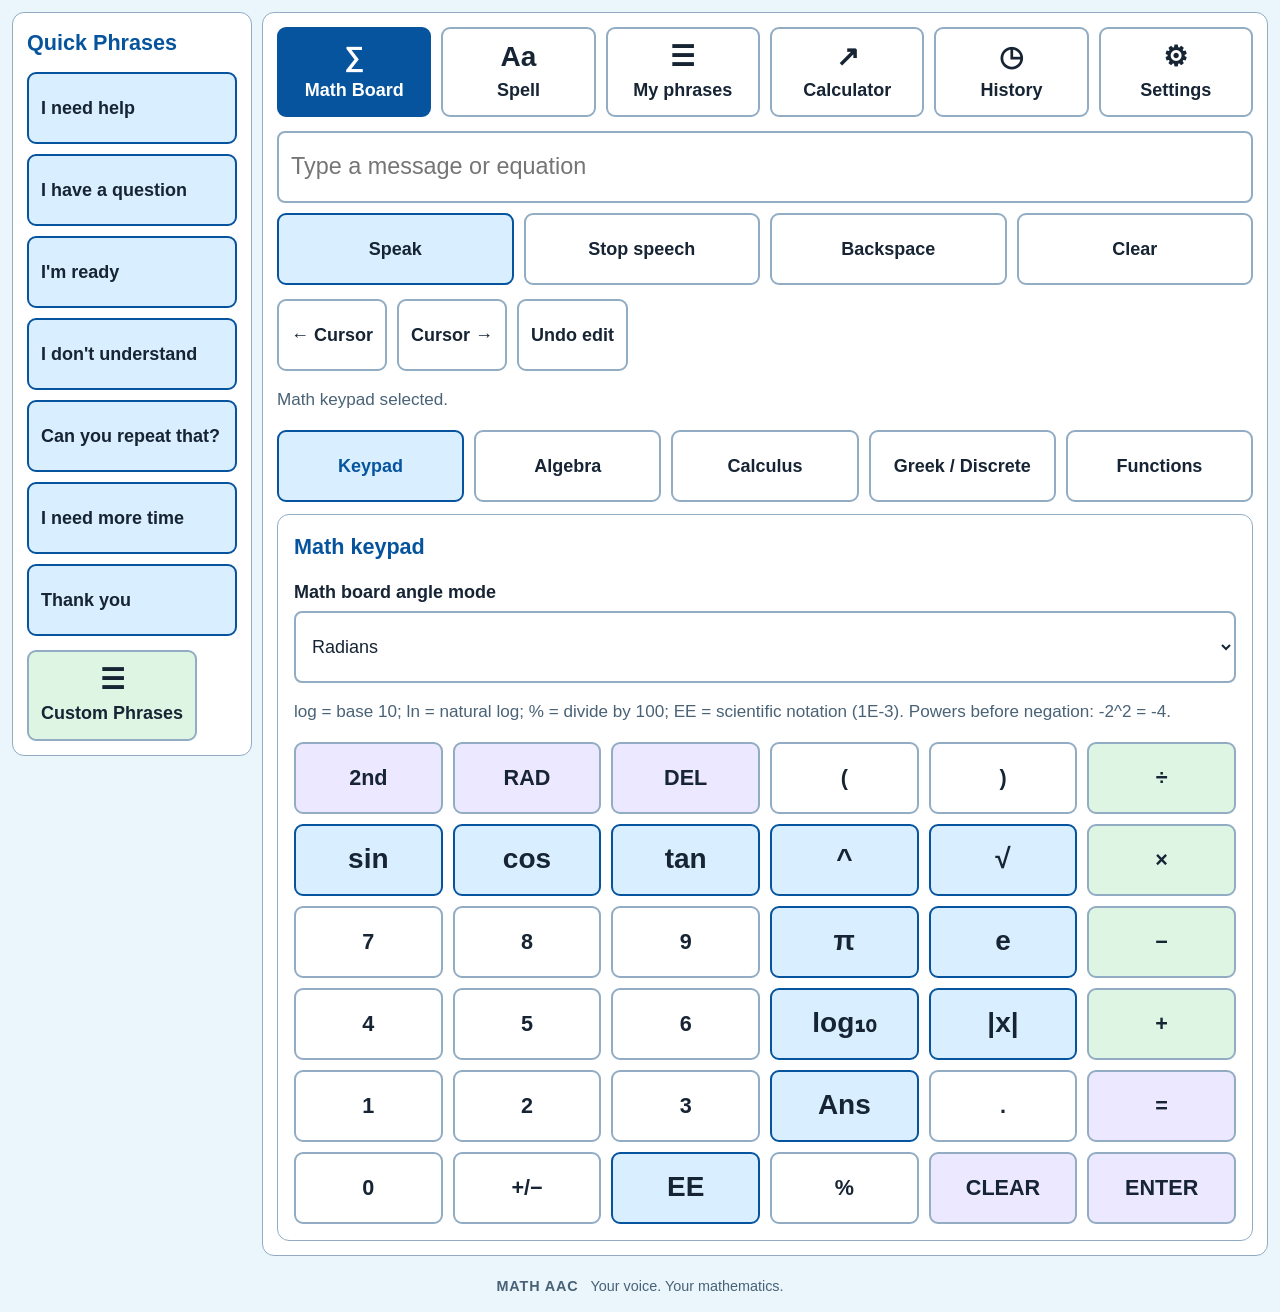
==== App/index.html @ 38056e09 "Minor Update" ====
<!doctype html>
<html lang="en">
<head>
  <meta charset="utf-8">
  <meta name="viewport" content="width=device-width, initial-scale=1">
  <meta name="theme-color" content="#1269d3">
  <meta name="mobile-web-app-capable" content="yes">
  <meta name="apple-mobile-web-app-capable" content="yes">
  <meta name="apple-mobile-web-app-status-bar-style" content="default">
  <title>Math AAC Workspace</title>
  <link rel="manifest" href="manifest.json">
  <link rel="stylesheet" href="styles.css?v=24">
</head>
<body>
  <!-- App shell: quick phrases and workspace, with branding in the footer. -->
  <div id="update-notice" class="update-notice" hidden>App update ready. <button class="button" data-action="reload-app">Save message and reload</button></div>
  <main class="app-shell">
    <!-- Left rail: quick AAC phrases available from every subject. -->
    <aside class="rail left-rail">
      <h2>Quick Phrases</h2>
      <div class="stack" id="quick-phrases"></div>
      <button class="button green" data-tab="communication">Custom Phrases</button>
    </aside>

    <!-- Center workspace: main tabs, shared display/Speak bar, and sub-tabs. -->
    <section class="workspace">
      <nav class="tabs main-tabs" aria-label="Main subjects">
        <button class="tab active" data-tab="math">Math Board</button>
        <button class="tab" data-tab="spell">Spell</button>
        <button class="tab" data-tab="communication">My phrases</button>
        <button class="tab" data-tab="graphing">Calculator</button>
        <button class="tab" data-tab="history">History</button>
        <button class="tab" data-tab="settings">Settings</button>
      </nav>
      <div class="display-row">
        <input id="display" aria-label="Input and display area" autocomplete="off" placeholder="Type a message or equation">
        <button class="button blue" data-action="speak">Speak</button>
        <button class="button" data-action="stop">Stop speech</button>
        <button class="button small" data-action="backspace">Backspace</button>
        <button class="button small" data-action="clear">Clear</button>
      </div>

      <div class="toolbar editing-tools"><button class="button" data-action="cursor-left" aria-label="Move cursor left">← Cursor</button><button class="button" data-action="cursor-right" aria-label="Move cursor right">Cursor →</button><button class="button" data-action="undo">Undo edit</button></div>
      <p class="status" id="status" role="status" aria-live="polite">Ready. Choose a phrase, symbol, or tool.</p>
      <!-- Math board: offline calculation and spoken notation. -->
      <section class="subject active" id="math">
        <nav class="tabs sub-tabs" aria-label="Math subjects">
          <button class="subtab active" data-subtab="basic">Keypad</button><button class="subtab" data-subtab="algebra">Algebra</button><button class="subtab" data-subtab="calculus">Calculus</button><button class="subtab" data-subtab="greek">Greek / Discrete</button><button class="subtab" data-subtab="functions">Functions</button>
        </nav>
        <div class="math-panel subpanel active" id="basic">
          <h2>Math keypad</h2>
          <label for="angle-mode">Math board angle mode</label><select id="angle-mode" data-setting><option value="rad">Radians</option><option value="deg">Degrees</option></select>
          <p class="muted">log = base 10; ln = natural log; % = divide by 100; EE = scientific notation (1E-3). Powers before negation: -2^2 = -4.</p>
          <div class="key-grid ti83-grid">
            <button class="key secondary" data-action="second" aria-label="Second function">2nd</button><button class="key secondary" data-action="angle">RAD</button><button class="key secondary" data-action="backspace">DEL</button><button class="key" data-value="(">(</button><button class="key" data-value=")">)</button><button class="key action" data-value="/" aria-label="Divide">÷</button>
            <button class="key function secondable" data-value="sin(" data-primary-label="sin" data-secondary-label="sin⁻¹" data-primary-value="sin(" data-secondary-value="asin(" aria-label="Sine">sin</button><button class="key function secondable" data-value="cos(" data-primary-label="cos" data-secondary-label="cos⁻¹" data-primary-value="cos(" data-secondary-value="acos(" aria-label="Cosine">cos</button><button class="key function secondable" data-value="tan(" data-primary-label="tan" data-secondary-label="tan⁻¹" data-primary-value="tan(" data-secondary-value="atan(" aria-label="Tangent">tan</button><button class="key function secondable" data-value="^" data-primary-label="^" data-secondary-label="x²" data-primary-value="^" data-secondary-value="**2" aria-label="Power">^</button><button class="key function secondable" data-value="sqrt(" data-primary-label="√" data-secondary-label="x²" data-primary-value="sqrt(" data-secondary-value="**2" aria-label="Square root">√</button><button class="key action" data-value="*" aria-label="Multiply">×</button>
            <button class="key" data-value="7">7</button><button class="key" data-value="8">8</button><button class="key" data-value="9">9</button><button class="key function" data-value="π" aria-label="Pi">π</button><button class="key function" data-value="e">e</button><button class="key action" data-value="-" aria-label="Subtract">−</button>
            <button class="key" data-value="4">4</button><button class="key" data-value="5">5</button><button class="key" data-value="6">6</button><button class="key function secondable" data-value="log(" data-primary-label="log₁₀" data-secondary-label="10ˣ" data-primary-value="log(" data-secondary-value="10**" aria-label="Log base ten">log₁₀</button><button class="key function secondable" data-value="abs(" data-primary-label="|x|" data-secondary-label="sign" data-primary-value="abs(" data-secondary-value="sign(" aria-label="Absolute value">|x|</button><button class="key action" data-value="+" aria-label="Add">+</button>
            <button class="key" data-value="1">1</button><button class="key" data-value="2">2</button><button class="key" data-value="3">3</button><button class="key function" data-value="Ans">Ans</button><button class="key" data-value=".">.</button><button class="key enter" data-action="evaluate" aria-label="Equals">=</button>
            <button class="key" data-value="0">0</button><button class="key" data-action="negate" aria-label="Negate selected text or entire expression">+/−</button><button class="key function" data-value="E">EE</button><button class="key" data-value="%">%</button><button class="key secondary" data-action="clear">CLEAR</button><button class="key enter" data-action="evaluate">ENTER</button>
          </div>

        </div>
        <div class="subpanel" id="algebra"><h2>Algebra notation</h2><p class="muted">Build and speak equations or inequalities here. The calculator evaluates expressions; it does not solve equations.</p><div class="button-grid" data-buttons="algebra"></div></div>
        <div class="subpanel" id="calculus"><h2>Calculus notation</h2><p class="muted">Build a mathematical message to speak. Use Calculator for calculations.</p><div class="button-grid" data-buttons="calculus"></div></div>
        <div class="subpanel" id="greek"><h2>Greek and discrete mathematics</h2><div class="button-grid" data-buttons="greek"></div></div>
        <div class="subpanel" id="functions"><h2>Scientific functions</h2><div class="button-grid" data-buttons="functions"></div></div>
      </section>

      <!-- AAC subject: large spelling, number, punctuation, and word boards. -->
      <section class="subject" id="spell">
        <nav class="tabs sub-tabs" aria-label="AAC spelling sections">
          <button class="subtab active" data-subtab="letters">Letters</button><button class="subtab" data-subtab="numbers">Numbers</button><button class="subtab" data-subtab="punctuation">Punctuation</button><button class="subtab" data-subtab="words">Common words</button>
        </nav>
        <div class="subpanel active" id="letters"><h2>Spell a message</h2><p class="muted">Tap letters to build the display, then press Speak once.</p><div class="spell-grid" id="letter-buttons"></div></div>
        <div class="subpanel" id="numbers"><h2>Numbers</h2><div class="spell-grid number-grid" id="number-buttons"></div></div>
        <div class="subpanel" id="punctuation"><h2>Punctuation</h2><div class="spell-grid"><button class="button" data-spell=" ">Space</button><button class="button" data-spell=".">Period</button><button class="button" data-spell=",">Comma</button><button class="button" data-spell="?">Question mark</button><button class="button" data-spell="!">Exclamation mark</button><button class="button" data-spell="'">Apostrophe</button><button class="button" data-action="backspace">Backspace</button><button class="button" data-action="clear">Clear</button></div></div>
        <div class="subpanel" id="words"><h2>Common words</h2><div class="button-grid" data-buttons="words"></div></div>
      </section>

      <section class="subject" id="communication"><div class="communication-grid"><div class="card"><h2>My phrases</h2><p class="muted">Save up to 20 phrases for one-touch communication. Select Edit to change or remove one.</p><label for="phrase-input">Phrase text</label><input id="phrase-input" maxlength="300"><div class="toolbar"><button class="button" data-action="phrase-from-display">Use display as phrase</button><button class="button green" data-action="save-phrase">Save phrase</button><button class="button" data-action="cancel-phrase">New phrase</button></div><div id="phrase-editor" class="stack"></div></div></div></section>

      <section class="subject" id="graphing"><div class="card">
        <h2>Desmos calculator</h2>
        <p class="muted">Enter an equation in the Desmos expression list using your keyboard or its on-screen keypad. Your message and quick phrases stay available here.</p>
        <div class="toolbar"><button class="button green" data-action="load-desmos">Load / retry Desmos</button><a class="button" href="https://www.desmos.com/calculator" target="_blank" rel="noopener noreferrer">Open Desmos in a new tab</a></div>
        <p class="muted">Requires internet. To speak a Desmos result, copy it into the message above. App button sizes and speech do not control Desmos.</p>
        <!-- The ?embed view hides expression entry. Load the full editor inside the frame. -->
        <iframe id="desmos" title="Desmos graphing calculator" data-src="https://www.desmos.com/calculator" referrerpolicy="no-referrer" hidden></iframe>
        <p class="muted">If Desmos cannot load, use the new-tab link or the Math Board for offline calculations.</p>
      </div></section>
      <section class="subject" id="history"><div class="card"><h2>Calculation history</h2><p class="muted">The latest 30 Math Board calculations from this session. Restore an expression or speak a result.</p><div id="history-list" class="stack"><p>No calculations yet. Calculate on the Math Board to add one.</p></div></div></section>
      <section class="subject" id="appearance"><div class="card"><h2>Appearance</h2><p class="muted">Changes apply immediately and are saved on this device.</p>
        <label for="theme-select">Color theme</label><select id="theme-select" data-setting><option value="light">Bright blue</option><option value="high">High contrast</option><option value="warm">Warm</option></select>
        <label for="size-range">Text size <output id="size-value"></output></label><div class="stepper"><input id="size-range" data-setting type="range" min="16" max="28" step="2" value="18"></div>
        <label for="target-range">Button size <output id="target-value"></output></label><div class="stepper"><input id="target-range" data-setting type="range" min="56" max="112" step="8" value="72"></div>
        <label for="gap-range">Button spacing <output id="gap-value"></output></label><div class="stepper"><input id="gap-range" data-setting type="range" min="8" max="24" step="2" value="10"></div>
        <label for="accent-select">Button accent color</label><select id="accent-select" data-setting><option value="blue">Blue</option><option value="purple">Purple</option><option value="teal">Teal</option></select>
        <p class="muted">High contrast uses its own fixed palette for readability.</p>
        <label for="icon-range">Icon and symbol size <output id="icon-value"></output></label><div class="stepper"><input id="icon-range" data-setting type="range" min="20" max="44" step="4" value="28"></div>
        <div class="appearance-preview"><h3>Live preview</h3><div class="toolbar"><button class="button" data-tab="math">Math Board</button><button class="button" data-tab="graphing">Desmos calculator</button><button class="button" data-action="test-voice">Test voice</button></div></div>
      </div></section>
      <section class="subject" id="settings"><div class="card settings-card">
        <h2>Speech &amp; accessibility</h2><button class="button" data-tab="appearance">Appearance: colors, icons &amp; buttons</button>
        <label for="repeat-select">Ignore repeated activation of the same button</label><select id="repeat-select" data-setting><option value="0">Off</option><option value="300">Within 0.3 seconds</option><option value="600">Within 0.6 seconds</option><option value="1000">Within 1 second</option></select>
        <h3>Speech</h3><label for="engine-select">Speech engine</label><select id="engine-select" data-setting><option value="device">Device voices (fast, preferred)</option><option value="kokoro">Local Kokoro (optional neural voice)</option><option value="google">Google Cloud (optional, uses internet)</option></select>
        <p class="engine-status" id="engine-status" role="status">Device speech starts without waiting for a server.</p>
        <label for="voice-select">Device voice</label><select id="voice-select" data-setting></select><p class="muted">On-device voices work without cloud requests. Available voices and quality depend on your device. Install a preferred voice in your operating system if needed.</p>
        <div id="kokoro-settings" hidden><label for="kokoro-voice">Kokoro voice</label><select id="kokoro-voice" data-setting><option value="af_heart">Heart (US)</option><option value="af_bella">Bella (US)</option><option value="af_sarah">Sarah (US)</option><option value="am_adam">Adam (US)</option><option value="am_michael">Michael (US)</option><option value="bf_emma">Emma (UK)</option><option value="bf_isabella">Isabella (UK)</option><option value="bm_george">George (UK)</option><option value="bm_lewis">Lewis (UK)</option></select><p class="muted">Requires local installation and downloaded models. First use may need time to load. If it takes too long, speech switches to a device voice.</p></div>
        <div id="google-settings" hidden><label for="google-voice">Google Cloud voice</label><select id="google-voice" data-setting><option value="en-US-Neural2-F">English US / Female</option><option value="en-US-Neural2-D">English US / Male</option><option value="en-GB-Neural2-A">English UK / Female</option><option value="en-GB-Neural2-B">English UK / Male</option></select></div>
        <label for="rate-range">Speech speed <output id="rate-value"></output></label><div class="stepper"><input id="rate-range" data-setting type="range" min="90" max="280" step="5" value="175"></div>
        <label for="volume-range">Speech volume <output id="volume-value"></output></label><div class="stepper"><input id="volume-range" data-setting type="range" min="0" max="100" step="10" value="100"></div>
        <label class="check"><input id="auto-speak" data-setting type="checkbox" checked> Speak quick phrases immediately</label>
        <label for="speech-mode">Read the display as</label><select id="speech-mode" data-setting><option value="auto">Automatic (based on message input)</option><option value="plain">Plain text</option><option value="math">Mathematical notation</option></select>
        <button class="button blue wide" data-action="test-voice">Test selected voice</button>
      </div></section>
    </section>
  </main>
  <footer class="app-footer"><span class="brand">MATH AAC</span><span>Your voice. Your mathematics.</span></footer>
  <script src="math.js?v=24"></script>
  <script src="speech.js?v=24"></script>
  <script src="app.js?v=24"></script>
</body>
</html>
---- App/styles.css ----
/* Shared tokens let accessibility settings apply to every control. */
:root { --bg:#eaf5fc; --panel:#fff; --ink:#162434; --muted:#496276; --blue:#07549e; --soft:#d9efff; --green:#dff5e4; --lav:#ece8ff; --line:#91acc3; --font:18px; --target:72px; --gap:10px; --tile:144px; --key:90px; }
body[data-theme="high"] { --bg:#071019; --panel:#142332; --ink:#fff; --muted:#e1edf7; --blue:#85d1ff; --soft:#214865; --green:#234e3c; --lav:#403b63; --line:#b1c8dc; }
body[data-theme="warm"] { --bg:#fff3e8; --panel:#fffdf9; --ink:#30241f; --muted:#72584b; --blue:#974011; --soft:#ffe0bc; --green:#def2d4; --lav:#eee1ff; --line:#b59786; }
body[data-accent="purple"]:not([data-theme="high"]) { --blue:#63369a; --soft:#efe5ff; }
body[data-accent="teal"]:not([data-theme="high"]) { --blue:#00665c; --soft:#d8f3ed; }
* { box-sizing:border-box; }
body { margin:0; background:var(--bg); color:var(--ink); font-family:'Trebuchet MS','Segoe UI',sans-serif; font-size:var(--font); line-height:1.45; }
button, input, select, textarea { font:inherit; }
button, a.button { cursor:pointer; touch-action:manipulation; }
button, .button, .key, .tab, .subtab { min-height:var(--target); border:2px solid var(--line); border-radius:9px; background:var(--panel); color:var(--ink); padding:max(12px, calc(var(--target) / 6)); font-weight:700; overflow-wrap:anywhere; }
a.button { display:inline-flex; align-items:center; text-decoration:underline; }
button:hover, a.button:hover { background:var(--soft); border-color:var(--blue); }
:focus-visible { outline:4px solid var(--blue); outline-offset:3px; }
button:active { box-shadow:inset 0 0 0 3px var(--blue); }
[hidden] { display:none !important; }
.app-footer { display:flex; justify-content:center; flex-wrap:wrap; gap:4px 12px; padding:8px 16px 16px; color:var(--muted); font-size:0.8em; text-align:center; }
.brand { font-weight:700; letter-spacing:0.06em; }
.app-shell { display:grid; grid-template-columns:minmax(180px,240px) minmax(0,1fr); gap:var(--gap); max-width:1600px; margin:12px auto; padding:0 12px; align-items:start; }
.rail,.workspace,.card,.subpanel { background:var(--panel); border:1px solid var(--line); border-radius:12px; min-width:0; }
.rail,.workspace { padding:14px; }
h2 { font-size:1.2em; margin:0 0 12px; color:var(--blue); } h3 { font-size:1.1em; }
.muted,.status { color:var(--muted); font-size:0.95em; }
.status { overflow-wrap:anywhere; }
.stack { display:grid; gap:var(--gap); margin:14px 0; }
#quick-phrases .button { background:var(--soft); border-color:var(--blue); color:var(--ink); text-align:left; }
.toolbar { display:flex; flex-wrap:wrap; gap:var(--gap); align-items:center; }
.tabs { display:grid; grid-template-columns:repeat(auto-fit,minmax(min(100%,var(--tile)),1fr)); gap:var(--gap); align-items:stretch; }
.tab.active { background:var(--blue); color:var(--panel); border-color:var(--blue); }
.nav-icon { display:block; font-size:var(--icon,28px); line-height:1.15; margin-bottom:4px; }
.key.function,.spell-grid .button { font-size:var(--icon,28px); }
.sub-tabs { margin:12px 0; }
.subtab.active,.selected { background:var(--soft); border-color:var(--blue); color:var(--blue); }
.display-row { display:grid; grid-template-columns:repeat(4,minmax(0,1fr)); gap:var(--gap); margin:14px 0; }
.display-row input { grid-column:1/-1; font-size:1.3em; border-color:var(--blue); }
.editing-tools { margin-bottom:14px; }
.subject,.subpanel { display:none; }
.subject.active,.subpanel.active { display:block; }
.subpanel,.card { padding:16px; }
.ti83-grid { display:grid; grid-template-columns:repeat(auto-fit,minmax(min(100%,max(var(--key),calc((100% - 5 * var(--gap)) / 6))),1fr)); gap:var(--gap); margin-top:16px; }
.key { font-size:1.2em; }
.key.function,.button.blue,.spell-grid .button { background:var(--soft); color:var(--ink); border-color:var(--blue); }
.key.secondary,.key.enter { background:var(--lav); color:var(--ink); }
.key.action,.button.green { background:var(--green); color:var(--ink); }
.button.wide { width:100%; margin-top:14px; }
.button-grid,.spell-grid { display:grid; grid-template-columns:repeat(auto-fit,minmax(min(100%,var(--key)),1fr)); gap:var(--gap); }
.button-grid .button { background:var(--soft); }
.communication-grid { display:grid; gap:var(--gap); }
label { display:block; margin:16px 0 6px; font-weight:700; }
input:not([type="checkbox"]),select,textarea { width:100%; min-width:0; min-height:var(--target); border:2px solid var(--line); border-radius:8px; padding:12px; background:var(--panel); color:var(--ink); }
textarea { resize:vertical; }
input[type="range"] { padding:0; accent-color:var(--blue); cursor:pointer; }
input[type="checkbox"] { width:32px; height:32px; flex-shrink:0; accent-color:var(--blue); }
.check { display:flex; align-items:center; gap:var(--gap); min-height:var(--target); cursor:pointer; }
.stepper { display:grid; grid-template-columns:min(var(--target),25%) minmax(0,1fr) min(var(--target),25%); align-items:center; gap:var(--gap); }
output { font-weight:normal; }
.engine-status { padding:16px; background:var(--bg); border:1px solid var(--line); border-radius:8px; overflow-wrap:anywhere; }
.phrase-row { display:grid; grid-template-columns:minmax(0,1fr) auto auto; gap:var(--gap); }
.history-row { border-bottom:1px solid var(--line); padding-bottom:16px; display:flex; flex-wrap:wrap; gap:var(--gap); }
.history-row p { width:100%; overflow-wrap:anywhere; }
#desmos { width:100%; height:650px; height:max(480px,70dvh); border:1px solid var(--line); border-radius:8px; margin-top:16px; background:white; }
.appearance-preview,.update-notice { padding:14px; margin:14px 0; border:2px solid var(--line); border-radius:8px; }
@media(prefers-reduced-motion:reduce) { * { scroll-behavior:auto !important; } }

@media(max-width:780px) {
  .app-shell { display:flex; flex-direction:column; padding:0 8px; }
  .workspace,.rail { width:100%; }
  .left-rail { order:1; }
  #quick-phrases { grid-template-columns:repeat(auto-fit,minmax(min(100%,var(--tile)),1fr)); }
  .display-row { grid-template-columns:repeat(2,minmax(0,1fr)); }
  .phrase-row { grid-template-columns:1fr 1fr; }
  .phrase-row > :first-child { grid-column:1/-1; }
  .subpanel,.card,.workspace { padding:10px; }
}
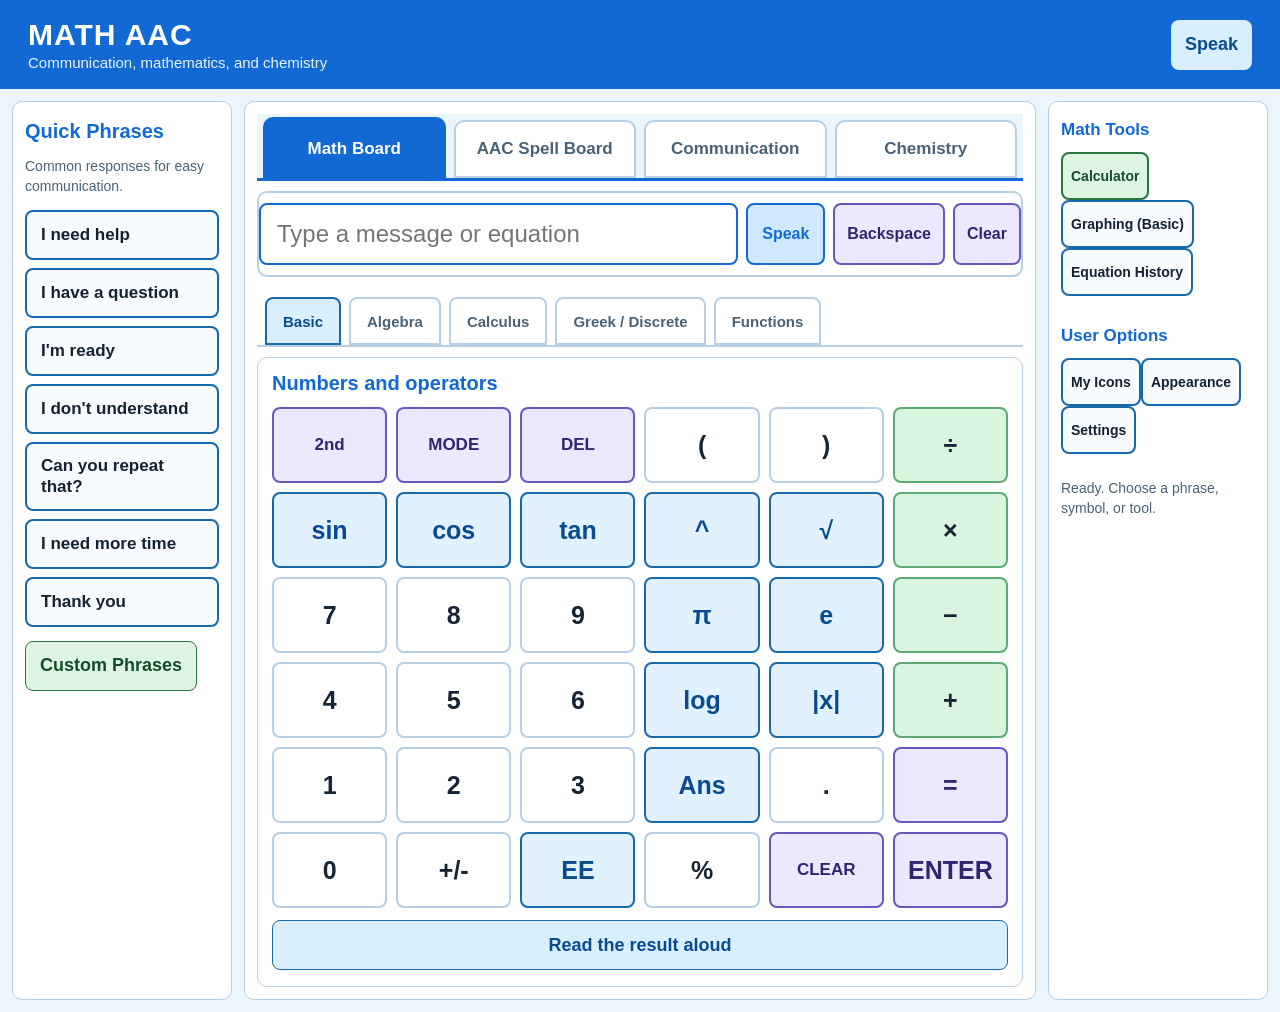
==== commit e1d5b4dc: "Revert" ====
--- a/App/index.html
+++ b/App/index.html
@@ -9,15 +9,19 @@
   <meta name="apple-mobile-web-app-status-bar-style" content="default">
   <title>Math AAC Workspace</title>
   <link rel="manifest" href="manifest.json">
-  <link rel="stylesheet" href="styles.css?v=24">
+  <link rel="stylesheet" href="styles.css?v=15">
 </head>
 <body>
-  <!-- App shell: quick phrases and workspace, with branding in the footer. -->
-  <div id="update-notice" class="update-notice" hidden>App update ready. <button class="button" data-action="reload-app">Save message and reload</button></div>
+  <!-- App shell: header, persistent rails, and the center subject workspace. -->
+  <header class="topbar">
+    <div><div class="brand">MATH AAC</div><div class="tagline">Communication, mathematics, and chemistry</div></div>
+    <button class="button header-speak" data-action="speak">Speak</button>
+  </header>
   <main class="app-shell">
     <!-- Left rail: quick AAC phrases available from every subject. -->
     <aside class="rail left-rail">
       <h2>Quick Phrases</h2>
+      <p class="rail-help">Common responses for easy communication.</p>
       <div class="stack" id="quick-phrases"></div>
       <button class="button green" data-tab="communication">Custom Phrases</button>
     </aside>
@@ -26,45 +30,38 @@
     <section class="workspace">
       <nav class="tabs main-tabs" aria-label="Main subjects">
         <button class="tab active" data-tab="math">Math Board</button>
-        <button class="tab" data-tab="spell">Spell</button>
-        <button class="tab" data-tab="communication">My phrases</button>
-        <button class="tab" data-tab="graphing">Calculator</button>
-        <button class="tab" data-tab="history">History</button>
-        <button class="tab" data-tab="settings">Settings</button>
+        <button class="tab" data-tab="spell">AAC Spell Board</button>
+        <button class="tab" data-tab="communication">Communication</button>
+        <button class="tab" data-tab="chemistry">Chemistry</button>
       </nav>
       <div class="display-row">
         <input id="display" aria-label="Input and display area" autocomplete="off" placeholder="Type a message or equation">
         <button class="button blue" data-action="speak">Speak</button>
-        <button class="button" data-action="stop">Stop speech</button>
         <button class="button small" data-action="backspace">Backspace</button>
         <button class="button small" data-action="clear">Clear</button>
       </div>
 
-      <div class="toolbar editing-tools"><button class="button" data-action="cursor-left" aria-label="Move cursor left">← Cursor</button><button class="button" data-action="cursor-right" aria-label="Move cursor right">Cursor →</button><button class="button" data-action="undo">Undo edit</button></div>
-      <p class="status" id="status" role="status" aria-live="polite">Ready. Choose a phrase, symbol, or tool.</p>
-      <!-- Math board: offline calculation and spoken notation. -->
+      <!-- Math subject: TI-style calculator and math sub-subjects. -->
       <section class="subject active" id="math">
         <nav class="tabs sub-tabs" aria-label="Math subjects">
-          <button class="subtab active" data-subtab="basic">Keypad</button><button class="subtab" data-subtab="algebra">Algebra</button><button class="subtab" data-subtab="calculus">Calculus</button><button class="subtab" data-subtab="greek">Greek / Discrete</button><button class="subtab" data-subtab="functions">Functions</button>
+          <button class="subtab active" data-subtab="basic">Basic</button><button class="subtab" data-subtab="algebra">Algebra</button><button class="subtab" data-subtab="calculus">Calculus</button><button class="subtab" data-subtab="greek">Greek / Discrete</button><button class="subtab" data-subtab="functions">Functions</button>
         </nav>
         <div class="math-panel subpanel active" id="basic">
-          <h2>Math keypad</h2>
-          <label for="angle-mode">Math board angle mode</label><select id="angle-mode" data-setting><option value="rad">Radians</option><option value="deg">Degrees</option></select>
-          <p class="muted">log = base 10; ln = natural log; % = divide by 100; EE = scientific notation (1E-3). Powers before negation: -2^2 = -4.</p>
+          <h2>Numbers and operators</h2>
           <div class="key-grid ti83-grid">
-            <button class="key secondary" data-action="second" aria-label="Second function">2nd</button><button class="key secondary" data-action="angle">RAD</button><button class="key secondary" data-action="backspace">DEL</button><button class="key" data-value="(">(</button><button class="key" data-value=")">)</button><button class="key action" data-value="/" aria-label="Divide">÷</button>
+            <button class="key secondary" data-action="second" aria-label="Second function">2nd</button><button class="key secondary">MODE</button><button class="key secondary" data-action="backspace">DEL</button><button class="key" data-value="(">(</button><button class="key" data-value=")">)</button><button class="key action" data-value="/" aria-label="Divide">÷</button>
             <button class="key function secondable" data-value="sin(" data-primary-label="sin" data-secondary-label="sin⁻¹" data-primary-value="sin(" data-secondary-value="asin(" aria-label="Sine">sin</button><button class="key function secondable" data-value="cos(" data-primary-label="cos" data-secondary-label="cos⁻¹" data-primary-value="cos(" data-secondary-value="acos(" aria-label="Cosine">cos</button><button class="key function secondable" data-value="tan(" data-primary-label="tan" data-secondary-label="tan⁻¹" data-primary-value="tan(" data-secondary-value="atan(" aria-label="Tangent">tan</button><button class="key function secondable" data-value="^" data-primary-label="^" data-secondary-label="x²" data-primary-value="^" data-secondary-value="**2" aria-label="Power">^</button><button class="key function secondable" data-value="sqrt(" data-primary-label="√" data-secondary-label="x²" data-primary-value="sqrt(" data-secondary-value="**2" aria-label="Square root">√</button><button class="key action" data-value="*" aria-label="Multiply">×</button>
             <button class="key" data-value="7">7</button><button class="key" data-value="8">8</button><button class="key" data-value="9">9</button><button class="key function" data-value="π" aria-label="Pi">π</button><button class="key function" data-value="e">e</button><button class="key action" data-value="-" aria-label="Subtract">−</button>
-            <button class="key" data-value="4">4</button><button class="key" data-value="5">5</button><button class="key" data-value="6">6</button><button class="key function secondable" data-value="log(" data-primary-label="log₁₀" data-secondary-label="10ˣ" data-primary-value="log(" data-secondary-value="10**" aria-label="Log base ten">log₁₀</button><button class="key function secondable" data-value="abs(" data-primary-label="|x|" data-secondary-label="sign" data-primary-value="abs(" data-secondary-value="sign(" aria-label="Absolute value">|x|</button><button class="key action" data-value="+" aria-label="Add">+</button>
+            <button class="key" data-value="4">4</button><button class="key" data-value="5">5</button><button class="key" data-value="6">6</button><button class="key function secondable" data-value="log(" data-primary-label="log" data-secondary-label="10ˣ" data-primary-value="log(" data-secondary-value="10**" aria-label="Logarithm">log</button><button class="key function secondable" data-value="abs(" data-primary-label="|x|" data-secondary-label="sign" data-primary-value="abs(" data-secondary-value="sign(" aria-label="Absolute value">|x|</button><button class="key action" data-value="+" aria-label="Add">+</button>
             <button class="key" data-value="1">1</button><button class="key" data-value="2">2</button><button class="key" data-value="3">3</button><button class="key function" data-value="Ans">Ans</button><button class="key" data-value=".">.</button><button class="key enter" data-action="evaluate" aria-label="Equals">=</button>
-            <button class="key" data-value="0">0</button><button class="key" data-action="negate" aria-label="Negate selected text or entire expression">+/−</button><button class="key function" data-value="E">EE</button><button class="key" data-value="%">%</button><button class="key secondary" data-action="clear">CLEAR</button><button class="key enter" data-action="evaluate">ENTER</button>
+            <button class="key" data-value="0">0</button><button class="key" data-value="-">+/-</button><button class="key function" data-value="E">EE</button><button class="key" data-value="%">%</button><button class="key secondary" data-action="clear">CLEAR</button><button class="key enter" data-action="evaluate">ENTER</button>
           </div>
-
+          <button class="button blue wide" data-action="speak">Read the result aloud</button>
         </div>
-        <div class="subpanel" id="algebra"><h2>Algebra notation</h2><p class="muted">Build and speak equations or inequalities here. The calculator evaluates expressions; it does not solve equations.</p><div class="button-grid" data-buttons="algebra"></div></div>
-        <div class="subpanel" id="calculus"><h2>Calculus notation</h2><p class="muted">Build a mathematical message to speak. Use Calculator for calculations.</p><div class="button-grid" data-buttons="calculus"></div></div>
+        <div class="subpanel" id="algebra"><h2>Algebra controls</h2><div class="button-grid" data-buttons="algebra"></div></div>
+        <div class="subpanel" id="calculus"><h2>Calculus controls</h2><div class="button-grid" data-buttons="calculus"></div></div>
         <div class="subpanel" id="greek"><h2>Greek and discrete mathematics</h2><div class="button-grid" data-buttons="greek"></div></div>
-        <div class="subpanel" id="functions"><h2>Scientific functions</h2><div class="button-grid" data-buttons="functions"></div></div>
+        <div class="subpanel" id="functions"><h2>Common functions</h2><div class="button-grid" data-buttons="functions"></div></div>
       </section>
 
       <!-- AAC subject: large spelling, number, punctuation, and word boards. -->
@@ -72,53 +69,133 @@
         <nav class="tabs sub-tabs" aria-label="AAC spelling sections">
           <button class="subtab active" data-subtab="letters">Letters</button><button class="subtab" data-subtab="numbers">Numbers</button><button class="subtab" data-subtab="punctuation">Punctuation</button><button class="subtab" data-subtab="words">Common words</button>
         </nav>
-        <div class="subpanel active" id="letters"><h2>Spell a message</h2><p class="muted">Tap letters to build the display, then press Speak once.</p><div class="spell-grid" id="letter-buttons"></div></div>
-        <div class="subpanel" id="numbers"><h2>Numbers</h2><div class="spell-grid number-grid" id="number-buttons"></div></div>
+        <div class="subpanel active" id="letters"><h2>Spell a message</h2><p class="muted">Tap letters to build the display, then press Speak once.</p><div class="spell-grid" id="letter-buttons"><button class="button" data-spell="A">A</button><button class="button" data-spell="B">B</button><button class="button" data-spell="C">C</button><button class="button" data-spell="D">D</button><button class="button" data-spell="E">E</button><button class="button" data-spell="F">F</button><button class="button" data-spell="G">G</button><button class="button" data-spell="H">H</button><button class="button" data-spell="I">I</button><button class="button" data-spell="J">J</button><button class="button" data-spell="K">K</button><button class="button" data-spell="L">L</button><button class="button" data-spell="M">M</button><button class="button" data-spell="N">N</button><button class="button" data-spell="O">O</button><button class="button" data-spell="P">P</button><button class="button" data-spell="Q">Q</button><button class="button" data-spell="R">R</button><button class="button" data-spell="S">S</button><button class="button" data-spell="T">T</button><button class="button" data-spell="U">U</button><button class="button" data-spell="V">V</button><button class="button" data-spell="W">W</button><button class="button" data-spell="X">X</button><button class="button" data-spell="Y">Y</button><button class="button" data-spell="Z">Z</button></div><button class="button blue wide" data-action="speak">Speak message</button></div>
+        <div class="subpanel" id="numbers"><h2>Numbers</h2><div class="spell-grid number-grid"><button class="button" data-spell="1">1</button><button class="button" data-spell="2">2</button><button class="button" data-spell="3">3</button><button class="button" data-spell="4">4</button><button class="button" data-spell="5">5</button><button class="button" data-spell="6">6</button><button class="button" data-spell="7">7</button><button class="button" data-spell="8">8</button><button class="button" data-spell="9">9</button><button class="button" data-spell="0">0</button></div></div>
         <div class="subpanel" id="punctuation"><h2>Punctuation</h2><div class="spell-grid"><button class="button" data-spell=" ">Space</button><button class="button" data-spell=".">Period</button><button class="button" data-spell=",">Comma</button><button class="button" data-spell="?">Question mark</button><button class="button" data-spell="!">Exclamation mark</button><button class="button" data-spell="'">Apostrophe</button><button class="button" data-action="backspace">Backspace</button><button class="button" data-action="clear">Clear</button></div></div>
-        <div class="subpanel" id="words"><h2>Common words</h2><div class="button-grid" data-buttons="words"></div></div>
+        <div class="subpanel" id="words"><h2>Common words</h2><div class="button-grid" data-buttons="words"></div><button class="button green wide" data-action="speak">Speak message</button></div>
       </section>
 
-      <section class="subject" id="communication"><div class="communication-grid"><div class="card"><h2>My phrases</h2><p class="muted">Save up to 20 phrases for one-touch communication. Select Edit to change or remove one.</p><label for="phrase-input">Phrase text</label><input id="phrase-input" maxlength="300"><div class="toolbar"><button class="button" data-action="phrase-from-display">Use display as phrase</button><button class="button green" data-action="save-phrase">Save phrase</button><button class="button" data-action="cancel-phrase">New phrase</button></div><div id="phrase-editor" class="stack"></div></div></div></section>
-
-      <section class="subject" id="graphing"><div class="card">
-        <h2>Desmos calculator</h2>
-        <p class="muted">Enter an equation in the Desmos expression list using your keyboard or its on-screen keypad. Your message and quick phrases stay available here.</p>
-        <div class="toolbar"><button class="button green" data-action="load-desmos">Load / retry Desmos</button><a class="button" href="https://www.desmos.com/calculator" target="_blank" rel="noopener noreferrer">Open Desmos in a new tab</a></div>
-        <p class="muted">Requires internet. To speak a Desmos result, copy it into the message above. App button sizes and speech do not control Desmos.</p>
-        <!-- The ?embed view hides expression entry. Load the full editor inside the frame. -->
-        <iframe id="desmos" title="Desmos graphing calculator" data-src="https://www.desmos.com/calculator" referrerpolicy="no-referrer" hidden></iframe>
-        <p class="muted">If Desmos cannot load, use the new-tab link or the Math Board for offline calculations.</p>
-      </div></section>
-      <section class="subject" id="history"><div class="card"><h2>Calculation history</h2><p class="muted">The latest 30 Math Board calculations from this session. Restore an expression or speak a result.</p><div id="history-list" class="stack"><p>No calculations yet. Calculate on the Math Board to add one.</p></div></div></section>
-      <section class="subject" id="appearance"><div class="card"><h2>Appearance</h2><p class="muted">Changes apply immediately and are saved on this device.</p>
-        <label for="theme-select">Color theme</label><select id="theme-select" data-setting><option value="light">Bright blue</option><option value="high">High contrast</option><option value="warm">Warm</option></select>
-        <label for="size-range">Text size <output id="size-value"></output></label><div class="stepper"><input id="size-range" data-setting type="range" min="16" max="28" step="2" value="18"></div>
-        <label for="target-range">Button size <output id="target-value"></output></label><div class="stepper"><input id="target-range" data-setting type="range" min="56" max="112" step="8" value="72"></div>
-        <label for="gap-range">Button spacing <output id="gap-value"></output></label><div class="stepper"><input id="gap-range" data-setting type="range" min="8" max="24" step="2" value="10"></div>
-        <label for="accent-select">Button accent color</label><select id="accent-select" data-setting><option value="blue">Blue</option><option value="purple">Purple</option><option value="teal">Teal</option></select>
-        <p class="muted">High contrast uses its own fixed palette for readability.</p>
-        <label for="icon-range">Icon and symbol size <output id="icon-value"></output></label><div class="stepper"><input id="icon-range" data-setting type="range" min="20" max="44" step="4" value="28"></div>
-        <div class="appearance-preview"><h3>Live preview</h3><div class="toolbar"><button class="button" data-tab="math">Math Board</button><button class="button" data-tab="graphing">Desmos calculator</button><button class="button" data-action="test-voice">Test voice</button></div></div>
-      </div></section>
-      <section class="subject" id="settings"><div class="card settings-card">
-        <h2>Speech &amp; accessibility</h2><button class="button" data-tab="appearance">Appearance: colors, icons &amp; buttons</button>
-        <label for="repeat-select">Ignore repeated activation of the same button</label><select id="repeat-select" data-setting><option value="0">Off</option><option value="300">Within 0.3 seconds</option><option value="600">Within 0.6 seconds</option><option value="1000">Within 1 second</option></select>
-        <h3>Speech</h3><label for="engine-select">Speech engine</label><select id="engine-select" data-setting><option value="device">Device voices (fast, preferred)</option><option value="kokoro">Local Kokoro (optional neural voice)</option><option value="google">Google Cloud (optional, uses internet)</option></select>
-        <p class="engine-status" id="engine-status" role="status">Device speech starts without waiting for a server.</p>
-        <label for="voice-select">Device voice</label><select id="voice-select" data-setting></select><p class="muted">On-device voices work without cloud requests. Available voices and quality depend on your device. Install a preferred voice in your operating system if needed.</p>
-        <div id="kokoro-settings" hidden><label for="kokoro-voice">Kokoro voice</label><select id="kokoro-voice" data-setting><option value="af_heart">Heart (US)</option><option value="af_bella">Bella (US)</option><option value="af_sarah">Sarah (US)</option><option value="am_adam">Adam (US)</option><option value="am_michael">Michael (US)</option><option value="bf_emma">Emma (UK)</option><option value="bf_isabella">Isabella (UK)</option><option value="bm_george">George (UK)</option><option value="bm_lewis">Lewis (UK)</option></select><p class="muted">Requires local installation and downloaded models. First use may need time to load. If it takes too long, speech switches to a device voice.</p></div>
-        <div id="google-settings" hidden><label for="google-voice">Google Cloud voice</label><select id="google-voice" data-setting><option value="en-US-Neural2-F">English US / Female</option><option value="en-US-Neural2-D">English US / Male</option><option value="en-GB-Neural2-A">English UK / Female</option><option value="en-GB-Neural2-B">English UK / Male</option></select></div>
-        <label for="rate-range">Speech speed <output id="rate-value"></output></label><div class="stepper"><input id="rate-range" data-setting type="range" min="90" max="280" step="5" value="175"></div>
-        <label for="volume-range">Speech volume <output id="volume-value"></output></label><div class="stepper"><input id="volume-range" data-setting type="range" min="0" max="100" step="10" value="100"></div>
-        <label class="check"><input id="auto-speak" data-setting type="checkbox" checked> Speak quick phrases immediately</label>
-        <label for="speech-mode">Read the display as</label><select id="speech-mode" data-setting><option value="auto">Automatic (based on message input)</option><option value="plain">Plain text</option><option value="math">Mathematical notation</option></select>
-        <button class="button blue wide" data-action="test-voice">Test selected voice</button>
-      </div></section>
+      <section class="subject" id="communication"><div class="communication-grid"><div class="card"><h2>Sentence builder</h2><div class="button-grid" data-buttons="words"></div><button class="button green wide" data-action="speak">Speak sentence</button></div><div class="card"><h2>My phrases</h2><p class="muted">Choose a phrase from the left rail or build one here.</p><button class="button blue wide" data-action="speak">Read display aloud</button></div></div></section>
+
+      <!-- Chemistry subject: formula, stoichiometry, and periodic-table tools. -->
+      <section class="subject" id="chemistry">
+        <nav class="tabs sub-tabs"><button class="subtab active" data-subtab="formula">Formula and Mass</button><button class="subtab" data-subtab="stoich">Stoichiometry</button><button class="subtab" data-subtab="periodic">Periodic Table</button></nav>
+        <div class="subpanel active" id="formula"><div class="card"><h2>Formula and molar mass</h2><label for="formula-input">Chemical formula</label><input id="formula-input" value="H2O"><button class="button green wide" id="mass-button">Calculate molar mass</button><div class="result" id="mass-result">Enter a formula and calculate.</div></div></div>
+        <div class="subpanel" id="stoich"><div class="card"><h2>Stoichiometry calculator</h2><label for="substance-input">Substance formula</label><input id="substance-input" value="H2O"><label for="grams-input">Amount in grams</label><input id="grams-input" value="18" type="number"><button class="button green wide" id="stoich-button">Convert grams to moles</button><button class="button blue wide" data-action="speak-result">Read calculation</button><div class="result" id="stoich-result">Enter a substance and mass.</div></div></div>
+        <div class="subpanel" id="periodic"><div class="card"><h2>Common elements</h2><p class="muted">Select an element to add its symbol to the display.</p><div class="element-grid" id="element-grid"></div></div></div>
+      </section>
+
+      <section class="subject" id="settings"><div class="card settings-card"><h2>Personalize the workspace</h2><label for="theme-select">Color theme</label><select id="theme-select"><option value="light">Bright blue</option><option value="high">High contrast</option><option value="warm">Warm</option></select><label for="size-range">Button and text size</label><input id="size-range" type="range" min="16" max="24" value="18"><label for="google-voice">Google Cloud voice</label><select id="google-voice"><option value="en-US-Neural2-F">English US - Neural Female</option><option value="en-US-Neural2-C">English US - Neural Male</option><option value="en-US-Wavenet-F">English US - Wavenet Female</option><option value="en-US-Wavenet-D">English US - Wavenet Male</option><option value="en-GB-Neural2-A">English UK - Neural Female</option><option value="en-GB-Neural2-B">English UK - Neural Male</option></select><p class="engine-status">Primary speech engine: Google Cloud. Free monthly quota applies. Kokoro is used automatically without internet or credentials.</p><label for="kokoro-voice">Offline Kokoro voice</label><select id="kokoro-voice"><option value="af_heart">Heart</option><option value="af_bella">Bella</option><option value="af_sarah">Sarah</option><option value="am_adam">Adam</option><option value="am_michael">Michael</option><option value="bf_emma">Emma</option><option value="bf_isabella">Isabella</option><option value="bm_george">George</option><option value="bm_lewis">Lewis</option></select><label for="voice-select">Final browser fallback voice</label><select id="voice-select"></select><label for="rate-range">Speech rate</label><input id="rate-range" type="range" min="100" max="240" value="175"><label for="volume-range">Speech volume</label><input id="volume-range" type="range" min="30" max="100" value="100"><button class="button blue" data-action="test-voice">Test Google voice</button><label class="check"><input id="auto-speak" type="checkbox" checked> Speak quick phrases immediately</label></div></section>
     </section>
+
+    <aside class="rail right-rail"><h2>Math Tools</h2><button class="button green" data-tab="math">Calculator</button><button class="button" data-action="graph">Graphing (Basic)</button><button class="button" data-action="history">Equation History</button><h2 class="section-title">User Options</h2><button class="button" data-tab="settings">My Icons</button><button class="button" data-tab="settings">Appearance</button><button class="button" data-tab="settings">Settings</button><p class="status" id="status">Ready. Choose a phrase, symbol, or tool.</p></aside>
+  <!-- Right rail owns Math Tools, User Options, and the Settings entry point. -->
   </main>
-  <footer class="app-footer"><span class="brand">MATH AAC</span><span>Your voice. Your mathematics.</span></footer>
-  <script src="math.js?v=24"></script>
-  <script src="speech.js?v=24"></script>
-  <script src="app.js?v=24"></script>
+  <script src="app.js?v=17"></script>
+  <script>
+    const googleVoiceSelect = document.querySelector('#google-voice');
+    if (googleVoiceSelect && !googleVoiceSelect.querySelector('option[value="en-US-Chirp3-HD-Achernar"]')) {
+      googleVoiceSelect.insertAdjacentHTML('afterbegin', '<option value="en-US-Chirp3-HD-Achernar">English US - Chirp 3 HD Achernar</option>');
+    }
+    if (googleVoiceSelect) googleVoiceSelect.value = 'en-US-Chirp3-HD-Achernar';
+    const savedSettings = JSON.parse(localStorage.getItem('math-aac-settings') || '{}');
+    const settingIds = ['theme-select', 'size-range', 'google-voice', 'kokoro-voice', 'rate-range', 'volume-range', 'auto-speak'];
+    settingIds.forEach(id => {
+      const control = document.querySelector('#' + id);
+      if (!control || savedSettings[id] === undefined) return;
+      if (control.type === 'checkbox') control.checked = savedSettings[id];
+      else control.value = savedSettings[id];
+    });
+    function applyGlobalSettings() {
+      const settings = {};
+      settingIds.forEach(id => {
+        const control = document.querySelector('#' + id);
+        if (!control) return;
+        settings[id] = control.type === 'checkbox' ? control.checked : control.value;
+      });
+      document.body.dataset.theme = settings['theme-select'] || 'light';
+      document.documentElement.style.setProperty('--font', (settings['size-range'] || 18) + 'px');
+      localStorage.setItem('math-aac-settings', JSON.stringify(settings));
+    }
+    settingIds.forEach(id => document.querySelector('#' + id)?.addEventListener('input', applyGlobalSettings));
+    settingIds.forEach(id => document.querySelector('#' + id)?.addEventListener('change', applyGlobalSettings));
+    applyGlobalSettings();
+    document.addEventListener('click', event => {
+      const spellButton = event.target.closest('[data-spell]');
+      if (spellButton) {
+        document.querySelector('#display').value += spellButton.dataset.spell;
+        document.querySelector('#display').focus();
+      }
+    });
+    fetch('/api/tts-status').then(response => response.json()).then(info => {
+      const engineStatus = document.querySelector('.engine-status');
+      if (!engineStatus) return;
+      engineStatus.textContent = info.google_configured ? 'Primary speech engine: Google Cloud. Kokoro is ready for offline fallback.' : 'Google Cloud is not configured on this device. Configure credentials to use the selected Google voice; Kokoro remains the offline fallback.';
+    }).catch(() => {});
+  </script>
+  <script>
+    function browserSpeak(spoken) {
+      if (!('speechSynthesis' in window)) return;
+      const utterance = new SpeechSynthesisUtterance(spoken);
+      const selected = document.querySelector('#voice-select').value;
+      utterance.voice = speechSynthesis.getVoices().find(voice => voice.name === selected) || null;
+      utterance.rate = Number(document.querySelector('#rate-range').value) / 175;
+      utterance.volume = Number(document.querySelector('#volume-range').value) / 100;
+      speechSynthesis.cancel();
+      speechSynthesis.speak(utterance);
+      document.querySelector('#status').textContent = 'Speaking with browser fallback.';
+    }
+    window.speak = async function (text = document.querySelector('#display').value) {
+      if (!text.trim()) return;
+      const spoken = text.replaceAll('cos⁻¹', 'inverse cosine ').replaceAll('sin⁻¹', 'inverse sine ').replaceAll('tan⁻¹', 'inverse tangent ').replaceAll('log₁₀', 'log base ten ').replaceAll('⌈x⌉', 'ceiling ').replaceAll('⌊x⌋', 'floor ').replaceAll('|x|', 'absolute value ').replaceAll('eˣ', 'exponential ').replaceAll('∫', 'integral ').replaceAll('Σ', 'summation ').replaceAll('≠', 'not equal ').replaceAll('≤', 'less than or equal to ').replaceAll('≥', 'greater than or equal to ').replaceAll('∧', 'and ').replaceAll('∨', 'or ').replaceAll('∩', 'intersection ').replaceAll('∪', 'union ').replaceAll('→', 'implies ').replaceAll('∀', 'for all ').replaceAll('∃', 'there exists ').replaceAll('∈', 'is an element of ').replaceAll('α', 'alpha ').replaceAll('β', 'beta ').replaceAll('γ', 'gamma ').replaceAll('δ', 'delta ').replaceAll('θ', 'theta ').replaceAll('λ', 'lambda ').replaceAll('μ', 'mu ').replaceAll('σ', 'sigma ').replaceAll('φ', 'phi ').replaceAll('ω', 'omega ').replaceAll('!', 'factorial ').replaceAll('cos(', 'cosine of ').replaceAll('sin(', 'sine of ').replaceAll('tan(', 'tangent of ').replaceAll('sqrt(', 'square root of ').replaceAll('log10(', 'log base ten of ').replaceAll('log(', 'natural log of ').replaceAll('factorial(', 'factorial of ').replaceAll('π', 'pi').replaceAll('∞', 'infinity').replaceAll('√', 'square root').replaceAll('×', ' multiplied by ').replaceAll('*', ' multiplied by ').replaceAll('÷', ' divided by ').replaceAll('/', ' divided by ').replaceAll('+', ' plus ').replaceAll('−', ' minus ').replaceAll('-', ' minus ').replaceAll('^', ' to the power of ').replaceAll('=', ' equals ').replaceAll('(', ' open parenthesis ').replaceAll(')', ' close parenthesis ');
+      document.querySelector('#status').textContent = 'Preparing Google Cloud speech...';
+      const controller = new AbortController();
+      const timeout = setTimeout(() => controller.abort(), 8000);
+      try {
+        const response = await fetch('/api/speak', { signal: controller.signal, method: 'POST', headers: {'Content-Type': 'application/json'}, body: JSON.stringify({engine: 'google', text: spoken, voice: document.querySelector('#google-voice').value, kokoro_voice: document.querySelector('#kokoro-voice').value, speed: Number(document.querySelector('#rate-range').value) / 175, volume: Number(document.querySelector('#volume-range').value)}) });
+        if (response.ok) {
+          const audio = new Audio(URL.createObjectURL(await response.blob()));
+          audio.onended = () => URL.revokeObjectURL(audio.src);
+          await audio.play();
+              const usedEngine = response.headers.get('X-TTS-Engine') || 'cloud';
+              const usedVoice = response.headers.get('X-TTS-Voice') || document.querySelector('#google-voice').value;
+              const fallback = response.headers.get('X-TTS-Fallback-Reason');
+              document.querySelector('#status').textContent = fallback ? `Speaking with ${usedEngine} (${usedVoice}). Google fallback: ${fallback}` : `Speaking with ${usedEngine}: ${usedVoice}`;
+          return;
+        }
+        throw new Error('Kokoro speech service unavailable');
+      } catch (_error) {
+        browserSpeak(spoken);
+      } finally {
+        clearTimeout(timeout);
+      }
+    };
+  </script>
+  <script>
+    let secondMode = false;
+    document.addEventListener('click', event => {
+      const button = event.target.closest('[data-action="second"]');
+      if (!button) return;
+      secondMode = !secondMode;
+      document.querySelectorAll('.secondable').forEach(key => {
+        key.textContent = secondMode ? key.dataset.secondaryLabel : key.dataset.primaryLabel;
+        key.dataset.value = secondMode ? key.dataset.secondaryValue : key.dataset.primaryValue;
+        key.classList.toggle('selected', secondMode);
+      });
+      button.classList.toggle('selected', secondMode);
+      document.querySelector('#status').textContent = secondMode ? 'Second functions active.' : 'Primary functions active.';
+    });
+    const extraFunctions = [], functionsPanel = document.querySelector('[data-buttons="functions"]');
+    extraFunctions.forEach(([label, value]) => { const button = document.createElement('button'); button.className = 'button'; button.textContent = label; button.onclick = () => { document.querySelector('#display').value += value; document.querySelector('#display').focus(); }; functionsPanel.append(button); });
+    window.evaluate = function () {
+      try {
+        let expression = document.querySelector('#display').value.replaceAll('×', '*').replaceAll('÷', '/').replaceAll('−', '-').replaceAll('^', '**').replaceAll('π', 'Math.PI').replace(/\bAns\b/g, document.querySelector('#display').dataset.lastResult || '0').replace(/\be\b/g, 'Math.E');
+        if (!/^[0-9+*/().%\sA-Za-z_*-]+$/.test(expression)) throw Error('Use numbers and math functions.');
+        expression = expression.replace(/\b(sin|cos|tan|asin|acos|atan|sqrt|log|log10|exp|ceil|floor|abs|sign|factorial)\(/g, 'Math.$1(').replace(/Math\.factorial\(([^)]+)\)/g, 'factorial($1)');
+        const result = Function('factorial', 'return ' + expression)(number => { let answer = 1; for (let index = 2; index <= number; index += 1) answer *= index; return answer; });
+        const formattedResult = String(Number(result.toFixed(10))); document.querySelector('#display').value = formattedResult; document.querySelector('#display').dataset.lastResult = formattedResult; lastResult = formattedResult; document.querySelector('#status').textContent = 'Result: ' + formattedResult;
+      } catch (error) { document.querySelector('#status').textContent = 'Could not evaluate: ' + error.message; }
+    };
+  </script>
 </body>
 </html>
--- a/App/styles.css
+++ b/App/styles.css
@@ -1,74 +1,605 @@
-/* Shared tokens let accessibility settings apply to every control. */
-:root { --bg:#eaf5fc; --panel:#fff; --ink:#162434; --muted:#496276; --blue:#07549e; --soft:#d9efff; --green:#dff5e4; --lav:#ece8ff; --line:#91acc3; --font:18px; --target:72px; --gap:10px; --tile:144px; --key:90px; }
-body[data-theme="high"] { --bg:#071019; --panel:#142332; --ink:#fff; --muted:#e1edf7; --blue:#85d1ff; --soft:#214865; --green:#234e3c; --lav:#403b63; --line:#b1c8dc; }
-body[data-theme="warm"] { --bg:#fff3e8; --panel:#fffdf9; --ink:#30241f; --muted:#72584b; --blue:#974011; --soft:#ffe0bc; --green:#def2d4; --lav:#eee1ff; --line:#b59786; }
-body[data-accent="purple"]:not([data-theme="high"]) { --blue:#63369a; --soft:#efe5ff; }
-body[data-accent="teal"]:not([data-theme="high"]) { --blue:#00665c; --soft:#d8f3ed; }
-* { box-sizing:border-box; }
-body { margin:0; background:var(--bg); color:var(--ink); font-family:'Trebuchet MS','Segoe UI',sans-serif; font-size:var(--font); line-height:1.45; }
-button, input, select, textarea { font:inherit; }
-button, a.button { cursor:pointer; touch-action:manipulation; }
-button, .button, .key, .tab, .subtab { min-height:var(--target); border:2px solid var(--line); border-radius:9px; background:var(--panel); color:var(--ink); padding:max(12px, calc(var(--target) / 6)); font-weight:700; overflow-wrap:anywhere; }
-a.button { display:inline-flex; align-items:center; text-decoration:underline; }
-button:hover, a.button:hover { background:var(--soft); border-color:var(--blue); }
-:focus-visible { outline:4px solid var(--blue); outline-offset:3px; }
-button:active { box-shadow:inset 0 0 0 3px var(--blue); }
-[hidden] { display:none !important; }
-.app-footer { display:flex; justify-content:center; flex-wrap:wrap; gap:4px 12px; padding:8px 16px 16px; color:var(--muted); font-size:0.8em; text-align:center; }
-.brand { font-weight:700; letter-spacing:0.06em; }
-.app-shell { display:grid; grid-template-columns:minmax(180px,240px) minmax(0,1fr); gap:var(--gap); max-width:1600px; margin:12px auto; padding:0 12px; align-items:start; }
-.rail,.workspace,.card,.subpanel { background:var(--panel); border:1px solid var(--line); border-radius:12px; min-width:0; }
-.rail,.workspace { padding:14px; }
-h2 { font-size:1.2em; margin:0 0 12px; color:var(--blue); } h3 { font-size:1.1em; }
-.muted,.status { color:var(--muted); font-size:0.95em; }
-.status { overflow-wrap:anywhere; }
-.stack { display:grid; gap:var(--gap); margin:14px 0; }
-#quick-phrases .button { background:var(--soft); border-color:var(--blue); color:var(--ink); text-align:left; }
-.toolbar { display:flex; flex-wrap:wrap; gap:var(--gap); align-items:center; }
-.tabs { display:grid; grid-template-columns:repeat(auto-fit,minmax(min(100%,var(--tile)),1fr)); gap:var(--gap); align-items:stretch; }
-.tab.active { background:var(--blue); color:var(--panel); border-color:var(--blue); }
-.nav-icon { display:block; font-size:var(--icon,28px); line-height:1.15; margin-bottom:4px; }
-.key.function,.spell-grid .button { font-size:var(--icon,28px); }
-.sub-tabs { margin:12px 0; }
-.subtab.active,.selected { background:var(--soft); border-color:var(--blue); color:var(--blue); }
-.display-row { display:grid; grid-template-columns:repeat(4,minmax(0,1fr)); gap:var(--gap); margin:14px 0; }
-.display-row input { grid-column:1/-1; font-size:1.3em; border-color:var(--blue); }
-.editing-tools { margin-bottom:14px; }
-.subject,.subpanel { display:none; }
-.subject.active,.subpanel.active { display:block; }
-.subpanel,.card { padding:16px; }
-.ti83-grid { display:grid; grid-template-columns:repeat(auto-fit,minmax(min(100%,max(var(--key),calc((100% - 5 * var(--gap)) / 6))),1fr)); gap:var(--gap); margin-top:16px; }
-.key { font-size:1.2em; }
-.key.function,.button.blue,.spell-grid .button { background:var(--soft); color:var(--ink); border-color:var(--blue); }
-.key.secondary,.key.enter { background:var(--lav); color:var(--ink); }
-.key.action,.button.green { background:var(--green); color:var(--ink); }
-.button.wide { width:100%; margin-top:14px; }
-.button-grid,.spell-grid { display:grid; grid-template-columns:repeat(auto-fit,minmax(min(100%,var(--key)),1fr)); gap:var(--gap); }
-.button-grid .button { background:var(--soft); }
-.communication-grid { display:grid; gap:var(--gap); }
-label { display:block; margin:16px 0 6px; font-weight:700; }
-input:not([type="checkbox"]),select,textarea { width:100%; min-width:0; min-height:var(--target); border:2px solid var(--line); border-radius:8px; padding:12px; background:var(--panel); color:var(--ink); }
-textarea { resize:vertical; }
-input[type="range"] { padding:0; accent-color:var(--blue); cursor:pointer; }
-input[type="checkbox"] { width:32px; height:32px; flex-shrink:0; accent-color:var(--blue); }
-.check { display:flex; align-items:center; gap:var(--gap); min-height:var(--target); cursor:pointer; }
-.stepper { display:grid; grid-template-columns:min(var(--target),25%) minmax(0,1fr) min(var(--target),25%); align-items:center; gap:var(--gap); }
-output { font-weight:normal; }
-.engine-status { padding:16px; background:var(--bg); border:1px solid var(--line); border-radius:8px; overflow-wrap:anywhere; }
-.phrase-row { display:grid; grid-template-columns:minmax(0,1fr) auto auto; gap:var(--gap); }
-.history-row { border-bottom:1px solid var(--line); padding-bottom:16px; display:flex; flex-wrap:wrap; gap:var(--gap); }
-.history-row p { width:100%; overflow-wrap:anywhere; }
-#desmos { width:100%; height:650px; height:max(480px,70dvh); border:1px solid var(--line); border-radius:8px; margin-top:16px; background:white; }
-.appearance-preview,.update-notice { padding:14px; margin:14px 0; border:2px solid var(--line); border-radius:8px; }
-@media(prefers-reduced-motion:reduce) { * { scroll-behavior:auto !important; } }
-
-@media(max-width:780px) {
-  .app-shell { display:flex; flex-direction:column; padding:0 8px; }
-  .workspace,.rail { width:100%; }
-  .left-rail { order:1; }
-  #quick-phrases { grid-template-columns:repeat(auto-fit,minmax(min(100%,var(--tile)),1fr)); }
-  .display-row { grid-template-columns:repeat(2,minmax(0,1fr)); }
-  .phrase-row { grid-template-columns:1fr 1fr; }
-  .phrase-row > :first-child { grid-column:1/-1; }
-  .subpanel,.card,.workspace { padding:10px; }
-}
+/* Final phrase contrast override. */
+#quick-phrases .button {
+	background: var(--soft) !important;
+	color: var(--blue) !important;
+	border: 2px solid var(--blue) !important;
+	font-size: 17px !important;
+	font-weight: 800 !important;
+	text-align: left;
+	line-height: 1.2;
+}
+#quick-phrases .button:hover,
+#quick-phrases .button:focus-visible {
+	background: var(--blue) !important;
+	color: #ffffff !important;
+	outline: 3px solid var(--lav);
+	outline-offset: 1px;
+}
+body #quick-phrases .button {
+	background: #f7fbff !important;
+	color: #142231 !important;
+	border-color: #1769aa !important;
+}
+body .ti83-grid .key.function,
+body .spell-grid .button {
+	background: #e1f1ff !important;
+	color: #084b8f !important;
+	border-color: #1769aa !important;
+}
+body .ti83-grid .key.secondary,
+body .ti83-grid .key.enter,
+body .display-row .button[data-action="backspace"],
+body .display-row .button[data-action="clear"] {
+	background: #ece8ff !important;
+	color: #30266f !important;
+	border-color: #6658bd !important;
+}
+body .sub-tabs .subtab.active {
+	background: #d9efff !important;
+	color: #084b8f !important;
+	border-color: #1769aa !important;
+}
+
+/* Reference-style surfaces must win over the legacy generic button rule below. */
+.workspace,
+.rail,
+.card,
+.subpanel {
+	background: var(--panel) !important;
+	color: var(--ink) !important;
+}
+.right-rail .button {
+	background: var(--soft) !important;
+	color: var(--blue) !important;
+	border: 2px solid var(--blue) !important;
+	font-weight: 800 !important;
+}
+.right-rail .button.green,
+.right-rail .button[data-tab="math"] {
+	background: var(--green) !important;
+	color: var(--ink) !important;
+	border-color: #5caa70 !important;
+}
+.right-rail .button:hover,
+.right-rail .button:focus-visible {
+	background: var(--lav) !important;
+	color: var(--ink) !important;
+	outline: 3px solid var(--soft);
+	outline-offset: 1px;
+}
+
+/* Final readability pass: light surfaces with dark text, high-contrast active states. */
+.button,
+.key,
+.right-rail .button,
+.left-rail .stack .button {
+	background: #f7fbff !important;
+	color: #142231 !important;
+	border-color: #1769aa !important;
+}
+.button.blue,
+.button[data-action="speak"],
+.header-speak {
+	background: #d9efff !important;
+	color: #084b8f !important;
+	border-color: #1769aa !important;
+}
+.button.green,
+.key.action,
+.right-rail .button.green,
+.right-rail .button[data-tab="math"] {
+	background: #dff5e4 !important;
+	color: #164b28 !important;
+	border-color: #28753d !important;
+}
+.key.function,
+.spell-grid .button {
+	background: #e1f1ff !important;
+	color: #084b8f !important;
+	border-color: #1769aa !important;
+}
+.key.secondary,
+.key.enter {
+	background: #ece8ff !important;
+	color: #30266f !important;
+	border-color: #6658bd !important;
+}
+.main-tabs .tab.active {
+	background: #07549e !important;
+	color: #ffffff !important;
+	border-color: #07549e !important;
+}
+.sub-tabs .subtab.active {
+	background: #d9efff !important;
+	color: #084b8f !important;
+	border-color: #1769aa !important;
+}
+.button:hover,
+.key:hover,
+.button:focus-visible,
+.key:focus-visible {
+	background: #07549e !important;
+	color: #ffffff !important;
+	border-color: #07549e !important;
+}
+body[data-theme="high"] .button,
+body[data-theme="high"] .key,
+body[data-theme="high"] .right-rail .button,
+body[data-theme="high"] .left-rail .stack .button {
+	background: #f7fbff !important;
+	color: #102030 !important;
+	border-color: #8bd5ff !important;
+}
+.ti83-grid .key {
+	background: var(--panel) !important;
+	color: var(--ink) !important;
+	border: 2px solid var(--line) !important;
+	font-weight: 800 !important;
+}
+.ti83-grid .key.function {
+	background: var(--soft) !important;
+	color: var(--blue) !important;
+	border-color: var(--blue) !important;
+}
+.ti83-grid .key.action {
+	background: var(--green) !important;
+	color: var(--ink) !important;
+	border-color: #5caa70 !important;
+}
+.ti83-grid .key.secondary,
+.ti83-grid .key.enter,
+.ti83-grid .key.selected {
+	background: var(--lav) !important;
+	color: #403894 !important;
+	border-color: #7565d1 !important;
+}
+.ti83-grid .key:hover,
+.ti83-grid .key:focus-visible {
+	background: var(--blue) !important;
+	color: #ffffff !important;
+	outline: 3px solid var(--soft);
+	outline-offset: 1px;
+}
+.main-tabs .tab,
+.sub-tabs .subtab {
+	background: var(--panel) !important;
+	color: var(--muted) !important;
+	border: 2px solid var(--line) !important;
+	font-weight: 800 !important;
+}
+.main-tabs .tab.active {
+	background: var(--blue) !important;
+	color: #ffffff !important;
+	border-color: var(--blue) !important;
+}
+.sub-tabs .subtab.active {
+	background: var(--soft) !important;
+	color: var(--blue) !important;
+	border-color: var(--blue) !important;
+}
+.display-row input {
+	background: var(--panel) !important;
+	color: var(--ink) !important;
+	border-color: var(--blue) !important;
+}
+.display-row {
+	width: 100%;
+	background: var(--panel);
+	border: 2px solid var(--line);
+	border-radius: 10px;
+	padding: 10px;
+	margin: 10px 0 12px;
+	grid-template-columns: minmax(0, 1fr) 150px 125px 95px;
+}
+.display-row .button {
+	min-height: 62px;
+	font-size: 16px;
+	font-weight: 800;
+}
+.display-row .button.blue {
+	background: var(--soft) !important;
+	color: var(--blue) !important;
+	border: 2px solid var(--blue) !important;
+}
+.display-row .button[data-action="backspace"],
+.display-row .button[data-action="clear"] {
+	background: var(--lav) !important;
+	color: #403894 !important;
+	border: 2px solid #7565d1 !important;
+}
+.display-row .button:hover,
+.display-row .button:focus-visible {
+	background: var(--blue) !important;
+	color: #ffffff !important;
+}
+.right-rail {
+	font-size: 14px;
+}
+.right-rail h2 {
+	font-size: 17px !important;
+}
+.right-rail .button {
+	font-size: 14px !important;
+	min-height: 48px;
+	padding: 9px 8px;
+}
+button, .button, .key, select, input[type="range"] {
+	touch-action: manipulation;
+}
+
+@media (max-width: 780px) {
+	body {
+		padding-bottom: env(safe-area-inset-bottom);
+	}
+	.topbar {
+		padding: 14px 16px;
+		position: sticky;
+		top: 0;
+		z-index: 5;
+	}
+	.brand {
+		font-size: 24px;
+	}
+	.tagline {
+		font-size: 12px;
+	}
+	.app-shell {
+		display: flex;
+		flex-direction: column;
+		gap: 10px;
+		padding: 0 8px;
+		margin: 8px auto;
+	}
+	.left-rail {
+		order: 0;
+	}
+	.workspace {
+		order: 1;
+		padding: 8px;
+	}
+	.right-rail {
+		order: 2;
+	}
+	.left-rail .stack {
+		grid-template-columns: repeat(2, minmax(0, 1fr));
+	}
+	.left-rail .button, .right-rail .button {
+		min-height: 58px;
+	}
+	.main-tabs, .sub-tabs {
+		flex-wrap: nowrap;
+		overflow-x: auto;
+		padding-bottom: 4px;
+		-webkit-overflow-scrolling: touch;
+	}
+	.tab, .subtab {
+		flex: 0 0 auto;
+		min-width: 118px;
+		min-height: 56px;
+	}
+	.display-row {
+		grid-template-columns: 1fr 1fr;
+	}
+	.display-row input {
+		grid-column: 1 / -1;
+		min-height: 62px;
+		font-size: 22px;
+	}
+	.display-row .button {
+		min-height: 58px;
+	}
+	.subpanel {
+		padding: 10px;
+		min-height: 0;
+	}
+	.basic-grid {
+		grid-template-columns: repeat(2, minmax(0, 1fr));
+		gap: 8px;
+	}
+	.key {
+		min-height: 76px;
+		font-size: 21px;
+	}
+	.button-grid, .communication-grid {
+		grid-template-columns: repeat(2, minmax(0, 1fr));
+		gap: 8px;
+	}
+	.button-grid .button {
+		min-height: 72px;
+		padding: 10px 6px;
+	}
+	.element-grid {
+		grid-template-columns: repeat(3, minmax(0, 1fr));
+	}
+	.right-rail {
+		display: grid;
+		grid-template-columns: repeat(2, minmax(0, 1fr));
+		gap: 8px;
+	}
+	.right-rail h2, .right-rail .status {
+		grid-column: 1 / -1;
+	}
+	.section-title {
+		margin-top: 14px !important;
+	}
+}
+
+.engine-status {
+	padding: 12px;
+	border-radius: 8px;
+	background: var(--green);
+	border: 1px solid #83c991;
+	color: var(--ink);
+	font-weight: 700;
+	line-height: 1.4;
+}
+
+.left-rail .stack .button {
+	background: var(--soft);
+	color: var(--blue);
+	border: 2px solid var(--blue);
+	font-size: 17px;
+	font-weight: 800;
+	text-align: left;
+	line-height: 1.2;
+}
+.left-rail .stack .button:hover,
+.left-rail .stack .button:focus-visible {
+	background: var(--blue);
+	color: #ffffff;
+	outline: 3px solid var(--lav);
+	outline-offset: 1px;
+}
+.left-rail .green {
+	color: var(--ink);
+	font-weight: 800;
+}
+
+/* Clear subject navigation: each tab is a distinct, touchable control. */
+.main-tabs {
+	background: var(--bg);
+	border-bottom: 3px solid var(--blue);
+	padding: 6px 6px 0;
+	gap: 6px;
+}
+.main-tabs .tab {
+	flex: 1 1 0;
+	min-height: 58px;
+	border: 2px solid var(--line);
+	border-bottom: 0;
+	border-radius: 10px 10px 0 0;
+	background: var(--panel);
+	color: var(--muted);
+	font-size: 17px;
+	font-weight: 800;
+}
+.main-tabs .tab.active {
+	background: var(--blue);
+	border-color: var(--blue);
+	color: #fff;
+	box-shadow: 0 -3px 0 var(--blue);
+}
+.sub-tabs {
+	background: var(--panel);
+	border-bottom: 2px solid var(--line);
+	padding: 8px 8px 0;
+	gap: 6px;
+}
+.sub-tabs .subtab {
+	min-height: 48px;
+	border: 1px solid var(--line);
+	border-radius: 8px 8px 0 0;
+	background: var(--panel);
+	color: var(--muted);
+}
+.sub-tabs .subtab.active {
+	background: var(--soft);
+	border-color: var(--blue);
+	color: var(--blue);
+}
+.spell-grid {
+	display: grid;
+	grid-template-columns: repeat(6, minmax(70px, 1fr));
+	gap: 10px;
+	margin-top: 18px;
+}
+.spell-grid .button {
+	min-height: 76px;
+	font-size: 25px;
+	background: var(--soft);
+	color: var(--blue);
+}
+.number-grid {
+	grid-template-columns: repeat(5, minmax(90px, 1fr));
+}
+@media (max-width: 780px) {
+	.main-tabs .tab {
+		flex: 0 0 auto;
+		min-width: 145px;
+	}
+	.spell-grid {
+		grid-template-columns: repeat(4, minmax(0, 1fr));
+		gap: 8px;
+	}
+	.number-grid {
+		grid-template-columns: repeat(3, minmax(0, 1fr));
+	}
+	.spell-grid .button {
+		min-height: 70px;
+		font-size: 22px;
+	}
+}
+
+body[data-theme="high"] {
+	--bg: #101a25;
+	--panel: #1d2c3b;
+	--ink: #ffffff;
+	--muted: #d7e8f5;
+	--blue: #62c4ff;
+	--soft: #24567c;
+	--green: #2d6546;
+	--lav: #514a89;
+	--line: #6b8da8;
+}
+
+body[data-theme="warm"] {
+	--bg: #fff3e8;
+	--panel: #fffdf9;
+	--ink: #30241f;
+	--muted: #72584b;
+	--blue: #d85d21;
+	--soft: #ffe0bc;
+	--green: #def2d4;
+	--lav: #eee1ff;
+	--line: #e4c3a7;
+}
+
+.ti83-grid {
+	display: grid;
+	grid-template-columns: repeat(6, minmax(64px, 1fr));
+	gap: 9px;
+}
+.ti83-grid .key {
+	min-height: 76px;
+	font-size: 25px;
+	padding: 10px 6px;
+}
+.ti83-grid .key.function {
+	background: var(--soft);
+	color: var(--blue);
+}
+.ti83-grid .key.secondary {
+	background: var(--lav);
+	color: #403894;
+	font-size: 17px;
+}
+.ti83-grid .key.enter {
+	background: var(--lav);
+	color: #403894;
+}
+.ti83-grid .key.selected {
+	background: #b9aef5;
+	color: #30256f;
+	border-color: #7565d1;
+}
+@media (min-width: 781px) {
+	body, .app-shell {
+		min-height: 100vh;
+	}
+	.app-shell {
+		margin-top: 0;
+		margin-bottom: 0;
+	}
+	.workspace {
+		min-height: calc(100vh - 94px);
+	}
+	.subpanel.active {
+		min-height: calc(100vh - 270px);
+	}
+}
+@media (max-width: 780px) {
+	.ti83-grid {
+		grid-template-columns: repeat(3, minmax(0, 1fr));
+		gap: 8px;
+	}
+	.ti83-grid .key {
+		min-height: 70px;
+		font-size: 21px;
+	}
+	.ti83-grid .key.secondary {
+		font-size: 15px;
+	}
+}
+:root {
+	--bg: #eaf5fc;
+	--panel: #fff;
+	--ink: #162434;
+	--muted: #496276;
+	--blue: #1269d3;
+	--soft: #cfe8ff;
+	--green: #d9f4df;
+	--lav: #e4e0ff;
+	--line: #b7cfe3;
+	--font: 18px;
+}
+* {
+	box-sizing: border-box;
+}
+body {
+	margin: 0;
+	background: var(--bg);
+	color: var(--ink);
+	font-family: 'Trebuchet MS', 'Segoe UI', sans-serif;
+	font-size: var(--font);
+}
+button, input, select {
+	font: inherit;
+}
+button {
+	cursor: pointer;
+}
+.topbar {
+	display: flex;
+	align-items: center;
+	justify-content: space-between;
+	background: var(--blue);
+	color: white;
+	padding: 18px 28px;
+}
+.brand {
+	font-size: 30px;
+	font-weight: 800;
+	letter-spacing: 1px;
+}
+.tagline {
+	color: #e7f4ff;
+	font-size: 15px;
+	margin-top: 2px;
+}
+.app-shell {
+	display: grid;
+	grid-template-columns: 220px minmax(560px, 1fr) 220px;
+	gap: 12px;
+	max-width: 1500px;
+	margin: 12px auto;
+	padding: 0 12px;
+	min-height: calc(100vh - 104px);
+}
+.rail, .workspace, .card, .subpanel {
+	background: var(--panel);
+	border: 1px solid var(--line);
+	border-radius: 10px;
+}
+.rail {
+	padding: 18px 12px;
+}
+.rail h2, .subpanel h2, .card h2 {
+	font-size: 20px;
+	margin: 0 0 12px;
+	color: var(--blue);
+}
+.rail-help, .muted {
+	color: var(--muted);
+	font-size: 14px;
+	line-height: 1.4;
+}
+.stack {
+	display: grid;
+	gap: 8px;
+	margin: 14px 0;
+}
+.button, .key {
+	border: 1px solid var(--line);
+	border-radius: 8px;
+	background: #fff;
+	color: var(--ink);
+	padding: 12px 14px;
+	min-height: 50px;
+	font-weight: 700;
+	transition: background .15s, transform .15s;
+}
+.button:hover, .key:hover {
+	background: var(--soft);
+	transform: translateY(-1px);
+}
+:root{--bg:#eaf5fc;--panel:#fff;--ink:#162434;--muted:#496276;--blue:#1269d3;--soft:#cfe8ff;--green:#d9f4df;--lav:#e4e0ff;--line:#b7cfe3;--font:18px}*{box-sizing:border-box}body{margin:0;background:var(--bg);color:var(--ink);font-family:'Trebuchet MS','Segoe UI',sans-serif;font-size:var(--font)}button,input,select{font:inherit}button{cursor:pointer}.topbar{display:flex;align-items:center;justify-content:space-between;background:var(--blue);color:white;padding:18px 28px}.brand{font-size:30px;font-weight:800;letter-spacing:1px}.tagline{color:#e7f4ff;font-size:15px;margin-top:2px}.app-shell{display:grid;grid-template-columns:220px minmax(560px,1fr) 220px;gap:12px;max-width:1500px;margin:12px auto;padding:0 12px;min-height:calc(100vh - 104px)}.rail,.workspace,.card,.subpanel{background:var(--panel);border:1px solid var(--line);border-radius:10px}.rail{padding:18px 12px}.rail h2,.subpanel h2,.card h2{font-size:20px;margin:0 0 12px;color:var(--blue)}.rail-help,.muted{color:var(--muted);font-size:14px;line-height:1.4}.stack{display:grid;gap:8px;margin:14px 0}.workspace{padding:12px;min-width:0}.tabs{display:flex;gap:8px;flex-wrap:wrap}.tab,.subtab{border:1px solid var(--line);background:#fff;color:var(--ink);border-radius:8px 8px 0 0;padding:13px 20px;font-weight:800}.tab{flex:1;min-width:130px}.tab.active,.subtab.active{background:var(--soft);color:var(--blue);border-color:#83bdf0}.display-row{display:grid;grid-template-columns:minmax(180px,1fr) auto auto auto;gap:8px;padding:10px 0}.display-row input{min-width:0;border:2px solid #83bdf0;border-radius:8px;padding:14px 16px;font-size:24px;color:var(--ink);background:#fff}.button,.key{border:1px solid var(--line);border-radius:8px;background:#fff;color:var(--ink);padding:12px 14px;min-height:50px;font-weight:700;transition:background .15s,transform .15s}.button:hover,.key:hover{background:var(--soft);transform:translateY(-1px)}.button.blue{background:var(--soft);color:var(--blue);border-color:#83bdf0}.button.green,.key.action{background:var(--green);border-color:#83c991}.button.wide{width:100%;margin-top:12px}.button.small{padding:8px 12px}.header-speak{background:white;color:var(--blue);border:0}.subject{display:none}.subject.active{display:block}.sub-tabs{margin:4px 0 10px}.subtab{padding:10px 16px;font-size:15px}.subpanel{display:none;padding:14px;min-height:535px}.subpanel.active{display:block}.math-panel{background:#fff}.basic-grid{display:grid;grid-template-columns:repeat(4,minmax(100px,1fr));gap:10px}.key{min-height:82px;font-size:24px;display:flex;align-items:center;justify-content:center;text-align:center}.key.enter{background:var(--lav);border-color:#aaa0ed;color:#403894}.button-grid{display:grid;grid-template-columns:repeat(4,minmax(120px,1fr));gap:12px}.button-grid .button{min-height:82px;font-size:18px;background:var(--soft);color:var(--blue)}.card{padding:22px;min-height:420px}.communication-grid{display:grid;grid-template-columns:1fr 1fr;gap:14px}.communication-grid .button-grid{grid-template-columns:repeat(3,1fr)}label{display:block;font-weight:700;margin:14px 0 6px;color:var(--muted)}.card input,.card select,.settings-card input[type=range]{width:100%;padding:13px;border:2px solid var(--line);border-radius:7px;background:#fff;color:var(--ink)}.result{margin-top:18px;white-space:pre-line;font-size:20px;line-height:1.6;padding:16px;background:var(--bg);border-radius:8px;min-height:100px}.element-grid{display:grid;grid-template-columns:repeat(6,1fr);gap:7px}.element-grid .button{min-height:74px;padding:6px;font-size:16px;background:var(--soft);color:var(--blue)}.section-title{margin-top:30px!important}.status{color:var(--muted);font-size:14px;line-height:1.45;margin-top:24px}.check{display:flex;gap:8px;align-items:center;margin-top:18px}.check input{width:auto}.settings-card{max-width:760px}@media(max-width:1050px){.app-shell{grid-template-columns:180px minmax(450px,1fr) 180px}.rail{padding:12px 8px}.tab{padding:11px 8px;font-size:15px}}@media(max-width:780px){.app-shell{display:block}.rail{margin-bottom:10px}.right-rail{display:grid;grid-template-columns:repeat(2,1fr);gap:8px}.right-rail h2,.right-rail .status{grid-column:1/-1}.display-row{grid-template-columns:1fr 1fr}.display-row input{grid-column:1/-1}.basic-grid{grid-template-columns:repeat(2,1fr)}.button-grid,.communication-grid{grid-template-columns:1fr 1fr}.element-grid{grid-template-columns:repeat(3,1fr)}.key{min-height:68px}.topbar{padding:14px 18px}.brand{font-size:24px}}
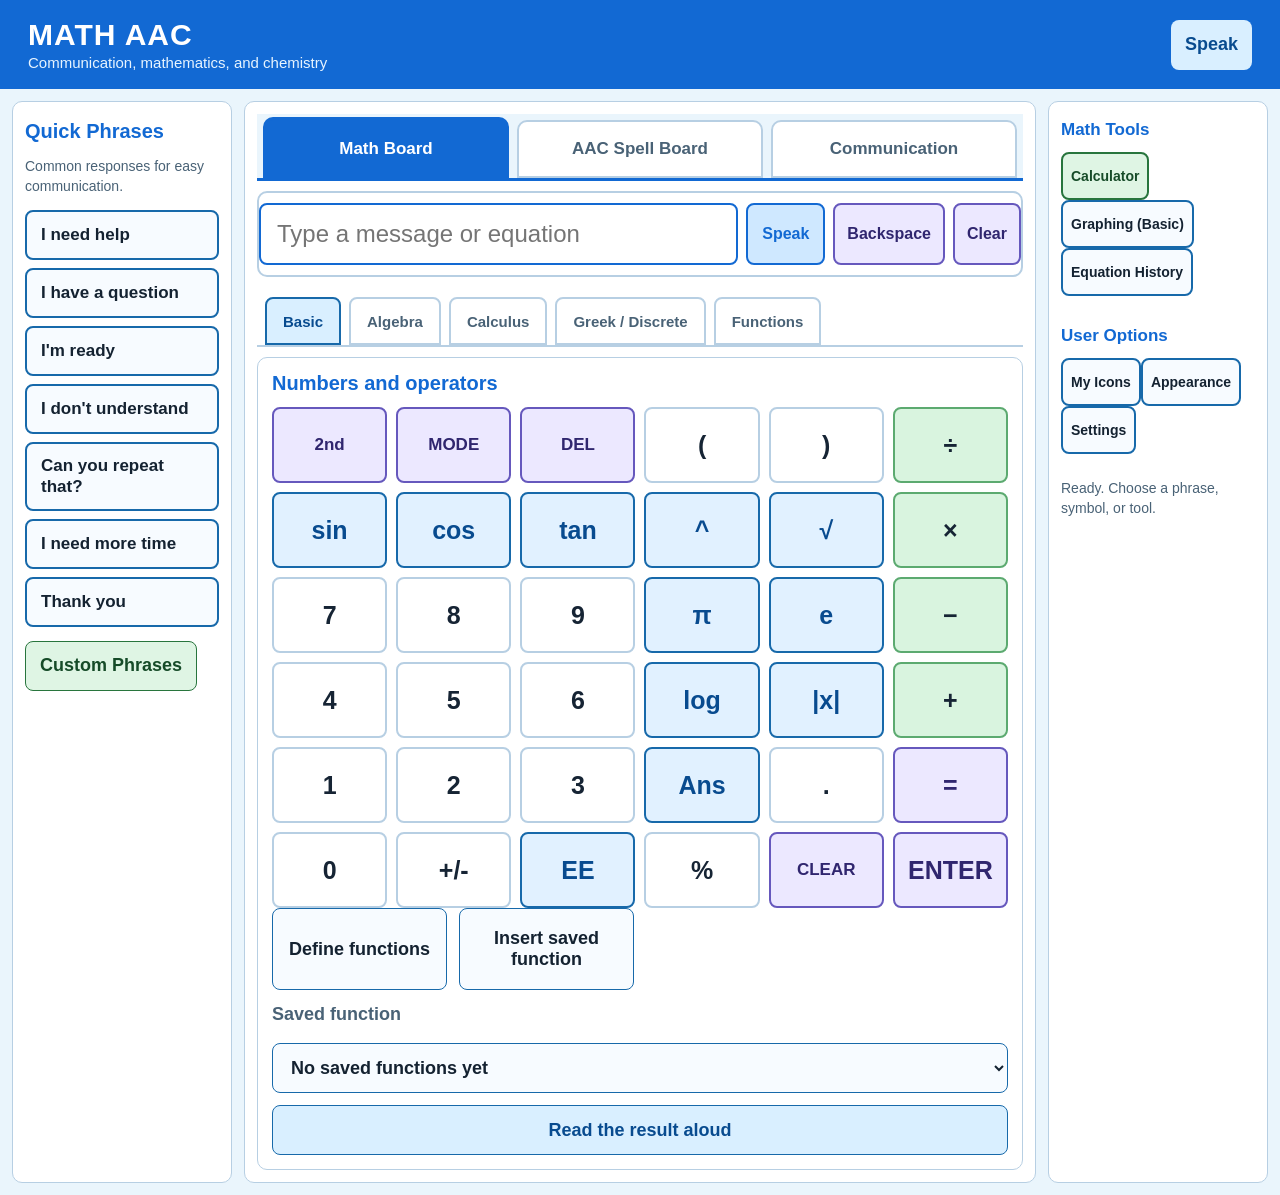
==== commit 1010b93c: "Commit" ====
--- a/App/index.html
+++ b/App/index.html
@@ -32,7 +32,6 @@
         <button class="tab active" data-tab="math">Math Board</button>
         <button class="tab" data-tab="spell">AAC Spell Board</button>
         <button class="tab" data-tab="communication">Communication</button>
-        <button class="tab" data-tab="chemistry">Chemistry</button>
       </nav>
       <div class="display-row">
         <input id="display" aria-label="Input and display area" autocomplete="off" placeholder="Type a message or equation">
@@ -56,12 +55,40 @@
             <button class="key" data-value="1">1</button><button class="key" data-value="2">2</button><button class="key" data-value="3">3</button><button class="key function" data-value="Ans">Ans</button><button class="key" data-value=".">.</button><button class="key enter" data-action="evaluate" aria-label="Equals">=</button>
             <button class="key" data-value="0">0</button><button class="key" data-value="-">+/-</button><button class="key function" data-value="E">EE</button><button class="key" data-value="%">%</button><button class="key secondary" data-action="clear">CLEAR</button><button class="key enter" data-action="evaluate">ENTER</button>
           </div>
+          <div class="button-grid">
+            <button class="button" data-open-math="functions">Define functions</button>
+            <button class="button" id="calculator-insert-function">Insert saved function</button>
+          </div>
+          <label for="calculator-function">Saved function</label><select class="button wide" id="calculator-function" aria-label="Saved function for calculator"></select>
           <button class="button blue wide" data-action="speak">Read the result aloud</button>
         </div>
         <div class="subpanel" id="algebra"><h2>Algebra controls</h2><div class="button-grid" data-buttons="algebra"></div></div>
         <div class="subpanel" id="calculus"><h2>Calculus controls</h2><div class="button-grid" data-buttons="calculus"></div></div>
         <div class="subpanel" id="greek"><h2>Greek and discrete mathematics</h2><div class="button-grid" data-buttons="greek"></div></div>
-        <div class="subpanel" id="functions"><h2>Common functions</h2><div class="button-grid" data-buttons="functions"></div></div>
+        <div class="subpanel" id="functions">
+          <h2>Define and evaluate functions</h2>
+          <p class="muted">Choose a field, then use the buttons or type. Save a rule, choose it below, and enter a value.</p>
+          <div class="button-grid">
+            <button class="button" data-function-template="f">Define f(x)</button><button class="button" data-function-template="g">Define g(x)</button><button class="button" data-function-template="h">Define h(x)</button><button class="button" data-open-math="basic">Calculator</button>
+          </div>
+          <div class="card">
+            <label for="function-name">Function name</label><input id="function-name" value="f" autocomplete="off">
+            <label for="function-parameters">Variables (separate with commas)</label><input id="function-parameters" value="x" autocomplete="off">
+            <label for="function-rule">Rule, such as 2x+3</label><input id="function-rule" placeholder="2x+3" autocomplete="off">
+            <button class="button green wide" id="save-function">Save function</button>
+            <label for="saved-function">Saved function</label><select id="saved-function"></select>
+            <div class="button-grid"><button class="button" id="edit-function">Edit selected</button><button class="button" id="use-function">Use in calculator</button><button class="button" id="insert-function">Insert into field</button><button class="button" id="show-functions">List functions</button></div>
+            <label for="function-arguments">Evaluate at (for example 5, or 3,4 for two variables)</label><input id="function-arguments" placeholder="5" autocomplete="off">
+            <button class="button blue wide" id="evaluate-function">Evaluate selected function</button>
+            <label for="compose-function">Compose with (inner function)</label><select id="compose-function"></select>
+            <button class="button blue wide" id="evaluate-composition">Evaluate composition</button>
+            <div class="result" id="function-result" role="status" aria-live="polite">Define a function to get started.</div>
+          </div>
+          <p class="muted" id="function-keypad-target">Keypad edits: Rule</p>
+          <div class="key-grid ti83-grid" id="function-keypad"></div>
+          <h2>Common functions</h2><div class="button-grid" data-buttons="functions"></div>
+          <button class="button blue wide" data-action="evaluate">Evaluate display</button>
+        </div>
       </section>
 
       <!-- AAC subject: large spelling, number, punctuation, and word boards. -->
@@ -77,21 +104,14 @@
 
       <section class="subject" id="communication"><div class="communication-grid"><div class="card"><h2>Sentence builder</h2><div class="button-grid" data-buttons="words"></div><button class="button green wide" data-action="speak">Speak sentence</button></div><div class="card"><h2>My phrases</h2><p class="muted">Choose a phrase from the left rail or build one here.</p><button class="button blue wide" data-action="speak">Read display aloud</button></div></div></section>
 
-      <!-- Chemistry subject: formula, stoichiometry, and periodic-table tools. -->
-      <section class="subject" id="chemistry">
-        <nav class="tabs sub-tabs"><button class="subtab active" data-subtab="formula">Formula and Mass</button><button class="subtab" data-subtab="stoich">Stoichiometry</button><button class="subtab" data-subtab="periodic">Periodic Table</button></nav>
-        <div class="subpanel active" id="formula"><div class="card"><h2>Formula and molar mass</h2><label for="formula-input">Chemical formula</label><input id="formula-input" value="H2O"><button class="button green wide" id="mass-button">Calculate molar mass</button><div class="result" id="mass-result">Enter a formula and calculate.</div></div></div>
-        <div class="subpanel" id="stoich"><div class="card"><h2>Stoichiometry calculator</h2><label for="substance-input">Substance formula</label><input id="substance-input" value="H2O"><label for="grams-input">Amount in grams</label><input id="grams-input" value="18" type="number"><button class="button green wide" id="stoich-button">Convert grams to moles</button><button class="button blue wide" data-action="speak-result">Read calculation</button><div class="result" id="stoich-result">Enter a substance and mass.</div></div></div>
-        <div class="subpanel" id="periodic"><div class="card"><h2>Common elements</h2><p class="muted">Select an element to add its symbol to the display.</p><div class="element-grid" id="element-grid"></div></div></div>
-      </section>
-
       <section class="subject" id="settings"><div class="card settings-card"><h2>Personalize the workspace</h2><label for="theme-select">Color theme</label><select id="theme-select"><option value="light">Bright blue</option><option value="high">High contrast</option><option value="warm">Warm</option></select><label for="size-range">Button and text size</label><input id="size-range" type="range" min="16" max="24" value="18"><label for="google-voice">Google Cloud voice</label><select id="google-voice"><option value="en-US-Neural2-F">English US - Neural Female</option><option value="en-US-Neural2-C">English US - Neural Male</option><option value="en-US-Wavenet-F">English US - Wavenet Female</option><option value="en-US-Wavenet-D">English US - Wavenet Male</option><option value="en-GB-Neural2-A">English UK - Neural Female</option><option value="en-GB-Neural2-B">English UK - Neural Male</option></select><p class="engine-status">Primary speech engine: Google Cloud. Free monthly quota applies. Kokoro is used automatically without internet or credentials.</p><label for="kokoro-voice">Offline Kokoro voice</label><select id="kokoro-voice"><option value="af_heart">Heart</option><option value="af_bella">Bella</option><option value="af_sarah">Sarah</option><option value="am_adam">Adam</option><option value="am_michael">Michael</option><option value="bf_emma">Emma</option><option value="bf_isabella">Isabella</option><option value="bm_george">George</option><option value="bm_lewis">Lewis</option></select><label for="voice-select">Final browser fallback voice</label><select id="voice-select"></select><label for="rate-range">Speech rate</label><input id="rate-range" type="range" min="100" max="240" value="175"><label for="volume-range">Speech volume</label><input id="volume-range" type="range" min="30" max="100" value="100"><button class="button blue" data-action="test-voice">Test Google voice</button><label class="check"><input id="auto-speak" type="checkbox" checked> Speak quick phrases immediately</label></div></section>
     </section>
 
-    <aside class="rail right-rail"><h2>Math Tools</h2><button class="button green" data-tab="math">Calculator</button><button class="button" data-action="graph">Graphing (Basic)</button><button class="button" data-action="history">Equation History</button><h2 class="section-title">User Options</h2><button class="button" data-tab="settings">My Icons</button><button class="button" data-tab="settings">Appearance</button><button class="button" data-tab="settings">Settings</button><p class="status" id="status">Ready. Choose a phrase, symbol, or tool.</p></aside>
+    <aside class="rail right-rail"><h2>Math Tools</h2><button class="button green" data-open-math="basic">Calculator</button><button class="button" data-action="graph">Graphing (Basic)</button><button class="button" data-action="history">Equation History</button><h2 class="section-title">User Options</h2><button class="button" data-tab="settings">My Icons</button><button class="button" data-tab="settings">Appearance</button><button class="button" data-tab="settings">Settings</button><p class="status" id="status">Ready. Choose a phrase, symbol, or tool.</p></aside>
   <!-- Right rail owns Math Tools, User Options, and the Settings entry point. -->
   </main>
-  <script src="app.js?v=17"></script>
+  <script src="functions.js?v=1"></script>
+  <script src="app.js?v=20"></script>
   <script>
     const googleVoiceSelect = document.querySelector('#google-voice');
     if (googleVoiceSelect && !googleVoiceSelect.querySelector('option[value="en-US-Chirp3-HD-Achernar"]')) {
@@ -187,15 +207,7 @@
     });
     const extraFunctions = [], functionsPanel = document.querySelector('[data-buttons="functions"]');
     extraFunctions.forEach(([label, value]) => { const button = document.createElement('button'); button.className = 'button'; button.textContent = label; button.onclick = () => { document.querySelector('#display').value += value; document.querySelector('#display').focus(); }; functionsPanel.append(button); });
-    window.evaluate = function () {
-      try {
-        let expression = document.querySelector('#display').value.replaceAll('×', '*').replaceAll('÷', '/').replaceAll('−', '-').replaceAll('^', '**').replaceAll('π', 'Math.PI').replace(/\bAns\b/g, document.querySelector('#display').dataset.lastResult || '0').replace(/\be\b/g, 'Math.E');
-        if (!/^[0-9+*/().%\sA-Za-z_*-]+$/.test(expression)) throw Error('Use numbers and math functions.');
-        expression = expression.replace(/\b(sin|cos|tan|asin|acos|atan|sqrt|log|log10|exp|ceil|floor|abs|sign|factorial)\(/g, 'Math.$1(').replace(/Math\.factorial\(([^)]+)\)/g, 'factorial($1)');
-        const result = Function('factorial', 'return ' + expression)(number => { let answer = 1; for (let index = 2; index <= number; index += 1) answer *= index; return answer; });
-        const formattedResult = String(Number(result.toFixed(10))); document.querySelector('#display').value = formattedResult; document.querySelector('#display').dataset.lastResult = formattedResult; lastResult = formattedResult; document.querySelector('#status').textContent = 'Result: ' + formattedResult;
-      } catch (error) { document.querySelector('#status').textContent = 'Could not evaluate: ' + error.message; }
-    };
   </script>
+  <script src="functions-ui.js?v=2"></script>
 </body>
 </html>
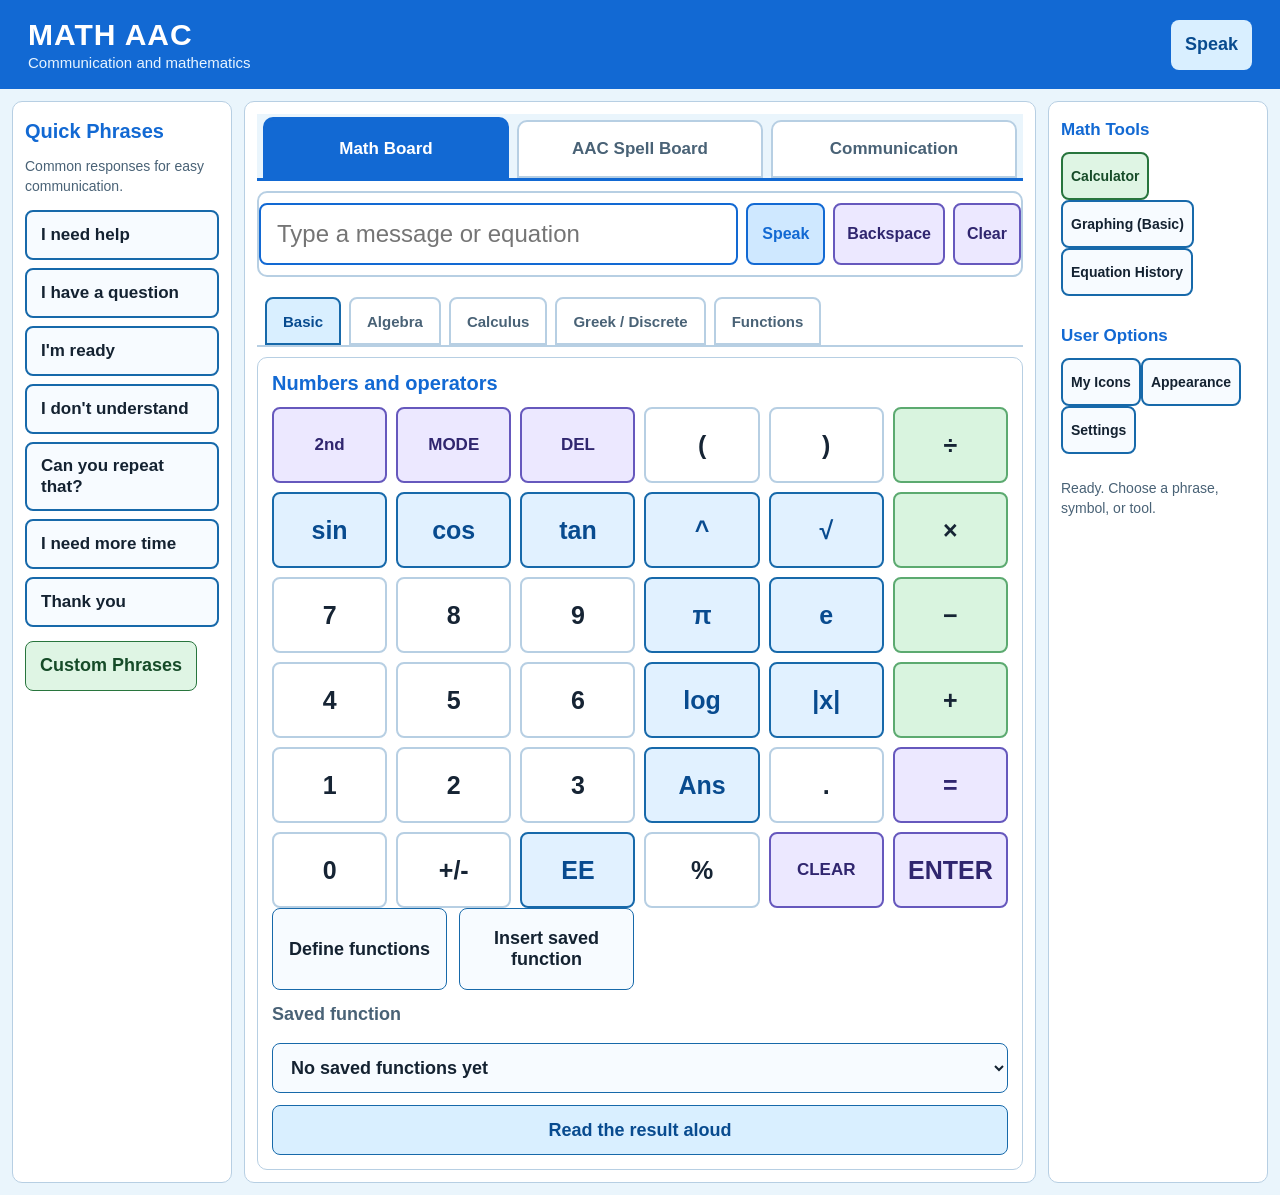
==== commit ac45d340: "minor change" ====
--- a/App/index.html
+++ b/App/index.html
@@ -14,7 +14,7 @@
 <body>
   <!-- App shell: header, persistent rails, and the center subject workspace. -->
   <header class="topbar">
-    <div><div class="brand">MATH AAC</div><div class="tagline">Communication, mathematics, and chemistry</div></div>
+    <div><div class="brand">MATH AAC</div><div class="tagline">Communication and mathematics</div></div>
     <button class="button header-speak" data-action="speak">Speak</button>
   </header>
   <main class="app-shell">
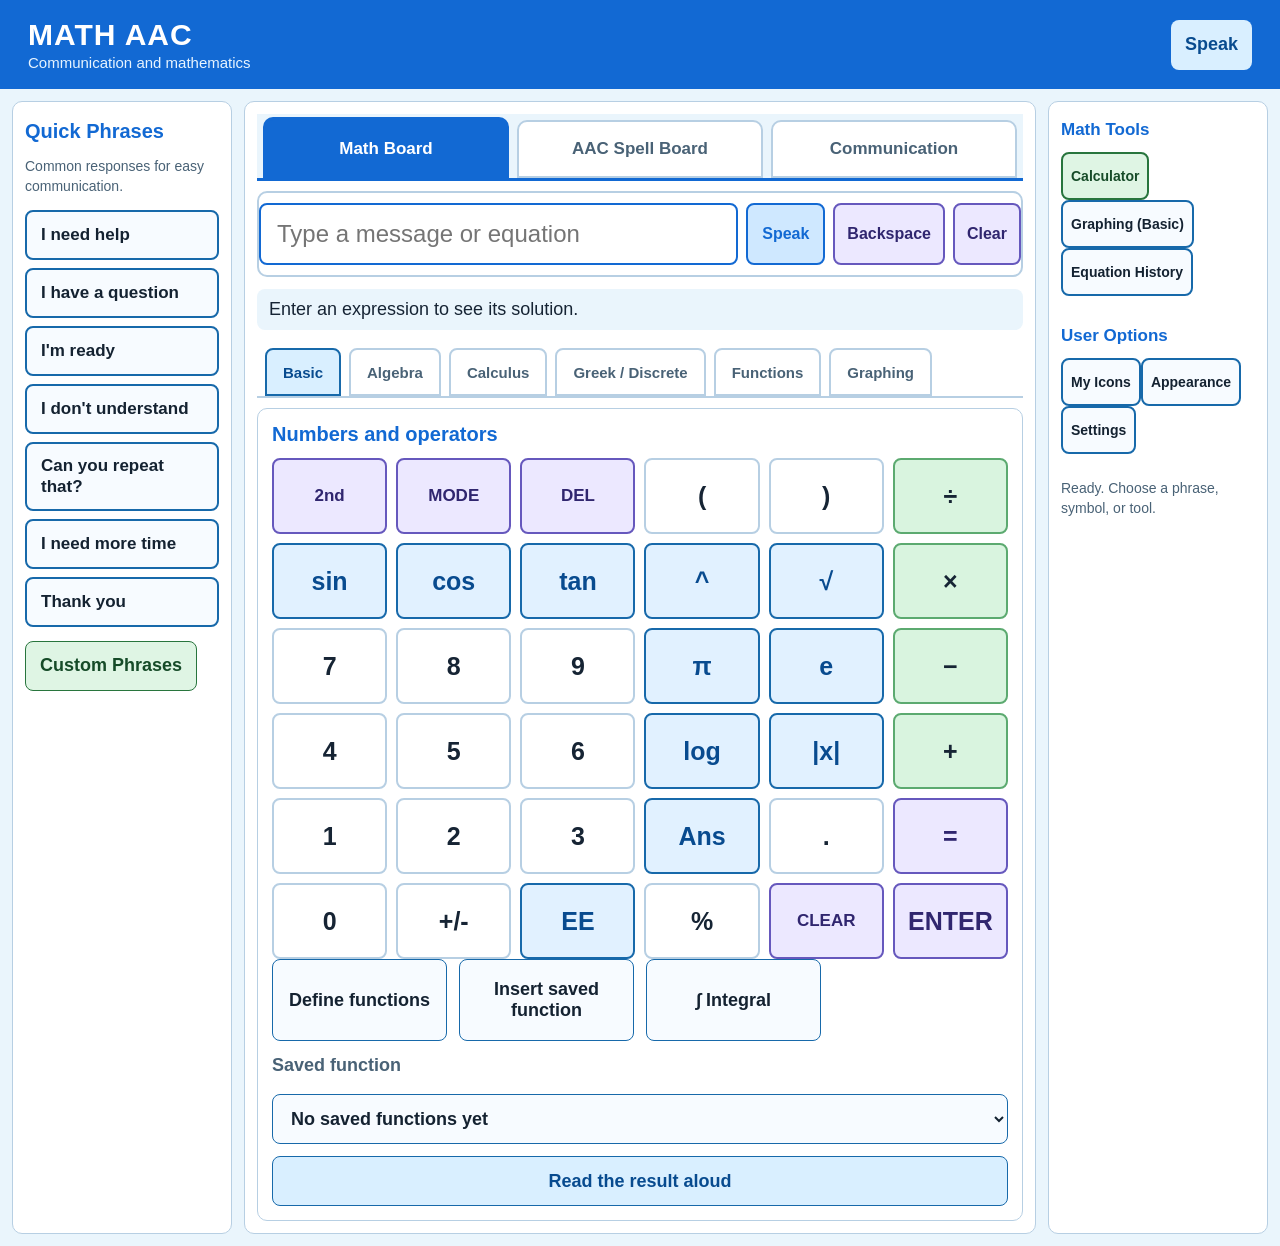
==== commit d79181f9: "Functions Fixes" ====
--- a/App/index.html
+++ b/App/index.html
@@ -9,7 +9,7 @@
   <meta name="apple-mobile-web-app-status-bar-style" content="default">
   <title>Math AAC Workspace</title>
   <link rel="manifest" href="manifest.json">
-  <link rel="stylesheet" href="styles.css?v=15">
+  <link rel="stylesheet" href="styles.css?v=26">
 </head>
 <body>
   <!-- App shell: header, persistent rails, and the center subject workspace. -->
@@ -42,29 +42,134 @@
 
       <!-- Math subject: TI-style calculator and math sub-subjects. -->
       <section class="subject active" id="math">
+        <output id="calculator-result" class="calculator-live-result" role="status" aria-live="polite">Enter an expression to see its solution.</output>
         <nav class="tabs sub-tabs" aria-label="Math subjects">
-          <button class="subtab active" data-subtab="basic">Basic</button><button class="subtab" data-subtab="algebra">Algebra</button><button class="subtab" data-subtab="calculus">Calculus</button><button class="subtab" data-subtab="greek">Greek / Discrete</button><button class="subtab" data-subtab="functions">Functions</button>
+          <button class="subtab active" data-subtab="basic">Basic</button><button class="subtab" data-subtab="algebra">Algebra</button><button class="subtab" data-subtab="calculus">Calculus</button><button class="subtab" data-subtab="greek">Greek / Discrete</button><button class="subtab" data-subtab="functions">Functions</button><button class="subtab" data-subtab="graphing">Graphing</button>
         </nav>
         <div class="math-panel subpanel active" id="basic">
           <h2>Numbers and operators</h2>
           <div class="key-grid ti83-grid">
-            <button class="key secondary" data-action="second" aria-label="Second function">2nd</button><button class="key secondary">MODE</button><button class="key secondary" data-action="backspace">DEL</button><button class="key" data-value="(">(</button><button class="key" data-value=")">)</button><button class="key action" data-value="/" aria-label="Divide">÷</button>
+            <button class="key secondary" data-action="second" aria-label="Second function">2nd</button><button class="key secondary" data-action="mode">MODE</button><button class="key secondary" data-action="backspace">DEL</button><button class="key" data-value="(">(</button><button class="key" data-value=")">)</button><button class="key action" data-value="/" aria-label="Divide">÷</button>
             <button class="key function secondable" data-value="sin(" data-primary-label="sin" data-secondary-label="sin⁻¹" data-primary-value="sin(" data-secondary-value="asin(" aria-label="Sine">sin</button><button class="key function secondable" data-value="cos(" data-primary-label="cos" data-secondary-label="cos⁻¹" data-primary-value="cos(" data-secondary-value="acos(" aria-label="Cosine">cos</button><button class="key function secondable" data-value="tan(" data-primary-label="tan" data-secondary-label="tan⁻¹" data-primary-value="tan(" data-secondary-value="atan(" aria-label="Tangent">tan</button><button class="key function secondable" data-value="^" data-primary-label="^" data-secondary-label="x²" data-primary-value="^" data-secondary-value="**2" aria-label="Power">^</button><button class="key function secondable" data-value="sqrt(" data-primary-label="√" data-secondary-label="x²" data-primary-value="sqrt(" data-secondary-value="**2" aria-label="Square root">√</button><button class="key action" data-value="*" aria-label="Multiply">×</button>
             <button class="key" data-value="7">7</button><button class="key" data-value="8">8</button><button class="key" data-value="9">9</button><button class="key function" data-value="π" aria-label="Pi">π</button><button class="key function" data-value="e">e</button><button class="key action" data-value="-" aria-label="Subtract">−</button>
             <button class="key" data-value="4">4</button><button class="key" data-value="5">5</button><button class="key" data-value="6">6</button><button class="key function secondable" data-value="log(" data-primary-label="log" data-secondary-label="10ˣ" data-primary-value="log(" data-secondary-value="10**" aria-label="Logarithm">log</button><button class="key function secondable" data-value="abs(" data-primary-label="|x|" data-secondary-label="sign" data-primary-value="abs(" data-secondary-value="sign(" aria-label="Absolute value">|x|</button><button class="key action" data-value="+" aria-label="Add">+</button>
             <button class="key" data-value="1">1</button><button class="key" data-value="2">2</button><button class="key" data-value="3">3</button><button class="key function" data-value="Ans">Ans</button><button class="key" data-value=".">.</button><button class="key enter" data-action="evaluate" aria-label="Equals">=</button>
-            <button class="key" data-value="0">0</button><button class="key" data-value="-">+/-</button><button class="key function" data-value="E">EE</button><button class="key" data-value="%">%</button><button class="key secondary" data-action="clear">CLEAR</button><button class="key enter" data-action="evaluate">ENTER</button>
+            <button class="key" data-value="0">0</button><button class="key" data-action="sign">+/-</button><button class="key function" data-value="E">EE</button><button class="key" data-value="/100">%</button><button class="key secondary" data-action="clear">CLEAR</button><button class="key enter" data-action="evaluate">ENTER</button>
           </div>
           <div class="button-grid">
             <button class="button" data-open-math="functions">Define functions</button>
             <button class="button" id="calculator-insert-function">Insert saved function</button>
+            <button class="button" data-action="integral">∫ Integral</button>
           </div>
           <label for="calculator-function">Saved function</label><select class="button wide" id="calculator-function" aria-label="Saved function for calculator"></select>
           <button class="button blue wide" data-action="speak">Read the result aloud</button>
         </div>
         <div class="subpanel" id="algebra"><h2>Algebra controls</h2><div class="button-grid" data-buttons="algebra"></div></div>
-        <div class="subpanel" id="calculus"><h2>Calculus controls</h2><div class="button-grid" data-buttons="calculus"></div></div>
-        <div class="subpanel" id="greek"><h2>Greek and discrete mathematics</h2><div class="button-grid" data-buttons="greek"></div></div>
+        <div class="subpanel" id="calculus">
+          <h2>Integrals</h2>
+          <p class="muted">Choose Definite or Indefinite. Tap Expression, Lower bound, or Upper bound, then use the keypad below. Press SOLVE for the answer.</p>
+          <div class="card math-tool-card">
+            <div class="button-grid math-actions" role="group" aria-label="Integral type">
+              <button class="button" id="integral-indefinite" aria-pressed="false">∫ Indefinite</button>
+              <button class="button blue" id="integral-definite" aria-pressed="true">∫ Definite</button>
+            </div>
+            <p class="muted" id="integral-entry-help">Tap a slot to edit it, or press Tab to move from the lower bound to the upper bound, expression, and variable.</p>
+            <div class="integral-editor" role="group" aria-label="Integral expression" aria-describedby="integral-entry-help">
+              <div class="integral-operator">
+                <span class="integral-sign" aria-hidden="true">∫</span>
+                <div id="integral-bounds">
+                  <label class="integral-slot-label" for="integral-lower">Lower bound</label><input class="integral-slot integral-lower" id="integral-lower" value="0" placeholder="□" aria-label="Lower bound" autocomplete="off" spellcheck="false">
+                  <label class="integral-slot-label" for="integral-upper">Upper bound</label><input class="integral-slot integral-upper" id="integral-upper" value="1" placeholder="□" aria-label="Upper bound" autocomplete="off" spellcheck="false">
+                </div>
+              </div>
+              <div class="integral-integrand"><label class="integral-slot-label" for="integral-expression">Integrand</label><input id="integral-expression" value="x^2" placeholder="Expression" aria-label="Integrand" autocomplete="off" spellcheck="false"></div>
+              <div class="integral-differential"><span aria-hidden="true">d</span><label class="integral-slot-label" for="integral-variable">Integrate with respect to</label><input id="integral-variable" value="x" placeholder="x" aria-label="Integrate with respect to" autocomplete="off" spellcheck="false"></div>
+            </div>
+            <div class="button-grid integral-field-tabs" role="group" aria-label="Choose integral field">
+              <button class="button" id="integral-edit-lower" data-integral-field="integral-lower" aria-pressed="false">Lower bound</button>
+              <button class="button" id="integral-edit-upper" data-integral-field="integral-upper" aria-pressed="false">Upper bound</button>
+              <button class="button" id="integral-edit-expression" data-integral-field="integral-expression" aria-pressed="false">Expression</button>
+              <button class="button" id="integral-edit-variable" data-integral-field="integral-variable" aria-pressed="false">Variable</button>
+            </div>
+            <p class="muted" id="integral-help">Numerical approximation for continuous functions over finite bounds. Bounds accept expressions such as pi. Do not use intervals crossing a singularity.</p>
+            <div class="button-grid math-actions"><button class="button green" id="integral-calculate">SOLVE</button><button class="button" data-tool-display="integral-expression">Use display</button><button class="button" id="integral-example">Example: x² from 0 to 3</button></div>
+            <div class="result" id="integral-result" role="status" aria-live="polite">∫ from 0 to 1 of x² dx ≈ 0.333333333333</div>
+            <div id="integral-keypad-host">
+              <p class="muted keypad-target">Keypad edits: Integrand</p>
+              <div class="key-grid ti83-grid" role="group" aria-label="Integral keypad">
+                <button type="button" class="key" data-tool-key="7">7</button>
+                <button type="button" class="key" data-tool-key="8">8</button>
+                <button type="button" class="key" data-tool-key="9">9</button>
+                <button type="button" class="key" data-tool-key="+">+</button>
+                <button type="button" class="key" data-tool-key="(">(</button>
+                <button type="button" class="key" data-tool-key=")">)</button>
+                <button type="button" class="key" data-tool-key="4">4</button>
+                <button type="button" class="key" data-tool-key="5">5</button>
+                <button type="button" class="key" data-tool-key="6">6</button>
+                <button type="button" class="key" data-tool-key="-">-</button>
+                <button type="button" class="key" data-tool-key="x">x</button>
+                <button type="button" class="key" data-tool-key="^">^</button>
+                <button type="button" class="key" data-tool-key="1">1</button>
+                <button type="button" class="key" data-tool-key="2">2</button>
+                <button type="button" class="key" data-tool-key="3">3</button>
+                <button type="button" class="key" data-tool-key="*">*</button>
+                <button type="button" class="key" data-tool-key="k">k</button>
+                <button type="button" class="key" data-tool-key="/">/</button>
+                <button type="button" class="key" data-tool-key="0">0</button>
+                <button type="button" class="key" data-tool-key=".">.</button>
+                <button type="button" class="key" data-tool-key="pi">pi</button>
+                <button type="button" class="key" data-tool-key="sin(">sin(</button>
+                <button type="button" class="key" data-tool-key="cos(">cos(</button>
+                <button type="button" class="key" data-tool-key="exp(">exp(</button>
+                <button type="button" class="key" data-tool-key="x²">x²</button>
+                <button type="button" class="key" data-tool-key="t">t</button>
+                <button type="button" class="key" data-tool-key="sqrt(">sqrt(</button>
+                <button type="button" class="key" data-tool-key="ln(">ln(</button>
+                <button type="button" class="key secondary" data-tool-key="DEL">DEL</button>
+                <button type="button" class="key secondary" data-tool-key="CLEAR">CLEAR</button>
+                <button type="button" class="key secondary" data-tool-key="Previous">Previous</button>
+                <button type="button" class="key secondary" data-tool-key="Next">Next</button>
+                <button type="button" class="key enter" data-tool-key="ENTER">ENTER</button>
+              </div>
+            </div>
+            <button class="button wide" data-speak-result="integral-result">Read integral result aloud</button>
+          </div>
+        </div>
+        <div class="subpanel" id="greek">
+          <h2>Greek letters</h2>
+          <p class="muted">Choose a letter to insert it in the display. Letters are variables, not fixed numbers. Define a function such as f(θ)=sin(θ), then evaluate f(pi/2).</p>
+          <div class="button-grid" id="greek-letters"></div>
+          <div class="button-grid math-actions"><button class="button" id="greek-function">Define with θ</button><button class="button" id="greek-define">Save definition in display</button><button class="button" data-open-math="functions">Open functions</button></div>
+          <h2 class="section-title">Discrete mathematics</h2>
+          <div class="card math-tool-card">
+            <label for="discrete-operation">Operation</label>
+            <select id="discrete-operation"><option value="sum">Σ Finite sum</option><option value="product">Π Finite product</option><option value="choose">nCr — combinations</option><option value="permute">nPr — permutations</option><option value="union">A ∪ B — union</option><option value="intersection">A ∩ B — intersection</option><option value="difference">A ∖ B — difference</option><option value="and">p ∧ q — AND</option><option value="or">p ∨ q — OR</option><option value="implies">p → q — implication</option></select>
+            <div id="discrete-series">
+              <label for="series-expression">Term</label><input id="series-expression" value="k^2">
+              <label for="series-variable">Index variable</label><input id="series-variable" value="k">
+              <div class="math-fields"><div><label for="series-lower">First index (inclusive)</label><input id="series-lower" value="1"></div><div><label for="series-upper">Last index (inclusive)</label><input id="series-upper" value="5"></div></div>
+            </div>
+            <div id="discrete-counting" class="math-fields" hidden><div><label for="count-n">Total items (n)</label><input id="count-n" value="5"></div><div><label for="count-r">Items selected (r)</label><input id="count-r" value="2"></div></div>
+            <div id="discrete-sets" hidden><p class="muted">Enter comma-separated elements. Matching ignores surrounding spaces; numbers and labels are compared as written.</p><label for="set-a">Set A</label><input id="set-a" value="1, 2, 3"><label for="set-b">Set B</label><input id="set-b" value="2, 3, 4"></div>
+            <div id="discrete-logic" class="math-fields" hidden><div><label for="logic-p">Statement p</label><select id="logic-p"><option value="true">True</option><option value="false">False</option></select></div><div><label for="logic-q">Statement q</label><select id="logic-q"><option value="true">True</option><option value="false">False</option></select></div></div>
+            <button class="button green wide" id="discrete-calculate">Calculate</button>
+            <div class="result" id="discrete-result" role="status" aria-live="polite">Choose an operation and enter its values.</div>
+            <button class="button wide" data-speak-result="discrete-result">Read discrete result aloud</button>
+          </div>
+        </div>
+        <div class="subpanel" id="graphing">
+          <h2>Graph a function</h2>
+          <p class="muted">Plot an expression in x or a saved function. Trigonometric functions use radians.</p>
+          <div class="card math-tool-card">
+            <label for="graph-function">Saved function (one variable)</label><select id="graph-function"><option value="">Choose a function</option></select>
+            <label for="graph-expression">y =</label><input id="graph-expression" value="x^2" autocomplete="off">
+            <div class="math-fields"><div><label for="graph-xmin">x minimum</label><input id="graph-xmin" value="-10"></div><div><label for="graph-xmax">x maximum</label><input id="graph-xmax" value="10"></div><div><label for="graph-ymin">y minimum</label><input id="graph-ymin" value="-10"></div><div><label for="graph-ymax">y maximum</label><input id="graph-ymax" value="10"></div></div>
+            <div class="button-grid math-actions"><button class="button green" id="graph-plot">Plot graph</button><button class="button" id="graph-use-display">Use display</button><button class="button" id="graph-reset">Reset window</button></div>
+            <div class="result" id="graph-result" role="status" aria-live="polite">Enter an expression, then choose Plot graph.</div>
+            <svg id="graph-canvas" viewBox="0 0 720 460" role="img" aria-label="Function graph"></svg>
+            <label for="graph-at">Evaluate graph at x</label><input id="graph-at" value="0"><button class="button wide" id="graph-evaluate">Find y at this x</button>
+          </div>
+        </div>
         <div class="subpanel" id="functions">
           <h2>Define and evaluate functions</h2>
           <p class="muted">Choose a field, then use the buttons or type. Save a rule, choose it below, and enter a value.</p>
@@ -110,15 +215,18 @@
     <aside class="rail right-rail"><h2>Math Tools</h2><button class="button green" data-open-math="basic">Calculator</button><button class="button" data-action="graph">Graphing (Basic)</button><button class="button" data-action="history">Equation History</button><h2 class="section-title">User Options</h2><button class="button" data-tab="settings">My Icons</button><button class="button" data-tab="settings">Appearance</button><button class="button" data-tab="settings">Settings</button><p class="status" id="status">Ready. Choose a phrase, symbol, or tool.</p></aside>
   <!-- Right rail owns Math Tools, User Options, and the Settings entry point. -->
   </main>
-  <script src="functions.js?v=1"></script>
-  <script src="app.js?v=20"></script>
+  <script src="app.js?v=26"></script>
   <script>
     const googleVoiceSelect = document.querySelector('#google-voice');
     if (googleVoiceSelect && !googleVoiceSelect.querySelector('option[value="en-US-Chirp3-HD-Achernar"]')) {
       googleVoiceSelect.insertAdjacentHTML('afterbegin', '<option value="en-US-Chirp3-HD-Achernar">English US - Chirp 3 HD Achernar</option>');
     }
     if (googleVoiceSelect) googleVoiceSelect.value = 'en-US-Chirp3-HD-Achernar';
-    const savedSettings = JSON.parse(localStorage.getItem('math-aac-settings') || '{}');
+    let savedSettings = {};
+    try {
+      const saved = JSON.parse(localStorage.getItem('math-aac-settings') || '{}');
+      if (saved && typeof saved === 'object' && !Array.isArray(saved)) savedSettings = saved;
+    } catch (_) { /* Settings are optional; storage failures must not interrupt startup. */ }
     const settingIds = ['theme-select', 'size-range', 'google-voice', 'kokoro-voice', 'rate-range', 'volume-range', 'auto-speak'];
     settingIds.forEach(id => {
       const control = document.querySelector('#' + id);
@@ -135,7 +243,7 @@
       });
       document.body.dataset.theme = settings['theme-select'] || 'light';
       document.documentElement.style.setProperty('--font', (settings['size-range'] || 18) + 'px');
-      localStorage.setItem('math-aac-settings', JSON.stringify(settings));
+      try { localStorage.setItem('math-aac-settings', JSON.stringify(settings)); } catch (_) { /* Keep session settings when storage is unavailable. */ }
     }
     settingIds.forEach(id => document.querySelector('#' + id)?.addEventListener('input', applyGlobalSettings));
     settingIds.forEach(id => document.querySelector('#' + id)?.addEventListener('change', applyGlobalSettings));
@@ -143,8 +251,9 @@
     document.addEventListener('click', event => {
       const spellButton = event.target.closest('[data-spell]');
       if (spellButton) {
-        document.querySelector('#display').value += spellButton.dataset.spell;
-        document.querySelector('#display').focus();
+        const field = document.querySelector('#display');
+        field.setRangeText(spellButton.dataset.spell, field.selectionStart ?? field.value.length, field.selectionEnd ?? field.value.length, 'end');
+        field.focus();
       }
     });
     fetch('/api/tts-status').then(response => response.json()).then(info => {
@@ -155,7 +264,7 @@
   </script>
   <script>
     function browserSpeak(spoken) {
-      if (!('speechSynthesis' in window)) return;
+      if (!window.speechSynthesis) { document.querySelector('#status').textContent = 'Speech is unavailable on this device. Your message is still in the display.'; return; }
       const utterance = new SpeechSynthesisUtterance(spoken);
       const selected = document.querySelector('#voice-select').value;
       utterance.voice = speechSynthesis.getVoices().find(voice => voice.name === selected) || null;
@@ -165,29 +274,51 @@
       speechSynthesis.speak(utterance);
       document.querySelector('#status').textContent = 'Speaking with browser fallback.';
     }
+    let speechRequest = 0, speechController = null, currentAudio = null;
+    function stopCurrentAudio() {
+      if (!currentAudio) return;
+      currentAudio.pause();
+      URL.revokeObjectURL(currentAudio.src);
+      currentAudio = null;
+    }
     window.speak = async function (text = document.querySelector('#display').value) {
       if (!text.trim()) return;
+      const requestId = ++speechRequest;
+      speechController?.abort();
+      stopCurrentAudio();
+      window.speechSynthesis?.cancel();
       const spoken = text.replaceAll('cos⁻¹', 'inverse cosine ').replaceAll('sin⁻¹', 'inverse sine ').replaceAll('tan⁻¹', 'inverse tangent ').replaceAll('log₁₀', 'log base ten ').replaceAll('⌈x⌉', 'ceiling ').replaceAll('⌊x⌋', 'floor ').replaceAll('|x|', 'absolute value ').replaceAll('eˣ', 'exponential ').replaceAll('∫', 'integral ').replaceAll('Σ', 'summation ').replaceAll('≠', 'not equal ').replaceAll('≤', 'less than or equal to ').replaceAll('≥', 'greater than or equal to ').replaceAll('∧', 'and ').replaceAll('∨', 'or ').replaceAll('∩', 'intersection ').replaceAll('∪', 'union ').replaceAll('→', 'implies ').replaceAll('∀', 'for all ').replaceAll('∃', 'there exists ').replaceAll('∈', 'is an element of ').replaceAll('α', 'alpha ').replaceAll('β', 'beta ').replaceAll('γ', 'gamma ').replaceAll('δ', 'delta ').replaceAll('θ', 'theta ').replaceAll('λ', 'lambda ').replaceAll('μ', 'mu ').replaceAll('σ', 'sigma ').replaceAll('φ', 'phi ').replaceAll('ω', 'omega ').replaceAll('!', 'factorial ').replaceAll('cos(', 'cosine of ').replaceAll('sin(', 'sine of ').replaceAll('tan(', 'tangent of ').replaceAll('sqrt(', 'square root of ').replaceAll('log10(', 'log base ten of ').replaceAll('log(', 'natural log of ').replaceAll('factorial(', 'factorial of ').replaceAll('π', 'pi').replaceAll('∞', 'infinity').replaceAll('√', 'square root').replaceAll('×', ' multiplied by ').replaceAll('*', ' multiplied by ').replaceAll('÷', ' divided by ').replaceAll('/', ' divided by ').replaceAll('+', ' plus ').replaceAll('−', ' minus ').replaceAll('-', ' minus ').replaceAll('^', ' to the power of ').replaceAll('=', ' equals ').replaceAll('(', ' open parenthesis ').replaceAll(')', ' close parenthesis ');
       document.querySelector('#status').textContent = 'Preparing Google Cloud speech...';
       const controller = new AbortController();
-      const timeout = setTimeout(() => controller.abort(), 8000);
+      speechController = controller;
+      const timeout = setTimeout(() => controller.abort(), 30000);
       try {
         const response = await fetch('/api/speak', { signal: controller.signal, method: 'POST', headers: {'Content-Type': 'application/json'}, body: JSON.stringify({engine: 'google', text: spoken, voice: document.querySelector('#google-voice').value, kokoro_voice: document.querySelector('#kokoro-voice').value, speed: Number(document.querySelector('#rate-range').value) / 175, volume: Number(document.querySelector('#volume-range').value)}) });
-        if (response.ok) {
-          const audio = new Audio(URL.createObjectURL(await response.blob()));
-          audio.onended = () => URL.revokeObjectURL(audio.src);
-          await audio.play();
-              const usedEngine = response.headers.get('X-TTS-Engine') || 'cloud';
-              const usedVoice = response.headers.get('X-TTS-Voice') || document.querySelector('#google-voice').value;
-              const fallback = response.headers.get('X-TTS-Fallback-Reason');
-              document.querySelector('#status').textContent = fallback ? `Speaking with ${usedEngine} (${usedVoice}). Google fallback: ${fallback}` : `Speaking with ${usedEngine}: ${usedVoice}`;
-          return;
-        }
-        throw new Error('Kokoro speech service unavailable');
+        if (!response.ok) throw new Error('Speech service unavailable');
+        const blob = await response.blob();
+        if (requestId !== speechRequest) return;
+        const audio = new Audio(URL.createObjectURL(blob));
+        currentAudio = audio;
+        const usedEngine = response.headers.get('X-TTS-Engine') || 'cloud';
+        const usedVoice = response.headers.get('X-TTS-Voice') || document.querySelector('#google-voice').value;
+        const fallback = response.headers.get('X-TTS-Fallback-Reason');
+        if (usedEngine === 'kokoro') audio.volume = Number(document.querySelector('#volume-range').value) / 100;
+        audio.onended = () => { URL.revokeObjectURL(audio.src); if (currentAudio === audio) currentAudio = null; };
+        audio.onerror = () => {
+          if (requestId !== speechRequest) return;
+          stopCurrentAudio();
+          browserSpeak(spoken);
+        };
+        await audio.play();
+        if (requestId !== speechRequest) return;
+        document.querySelector('#status').textContent = fallback ? `Speaking with ${usedEngine} (${usedVoice}). Google fallback: ${fallback}` : `Speaking with ${usedEngine}: ${usedVoice}`;
       } catch (_error) {
+        if (requestId !== speechRequest) return;
+        stopCurrentAudio();
         browserSpeak(spoken);
       } finally {
         clearTimeout(timeout);
+        if (speechController === controller) speechController = null;
       }
     };
   </script>
@@ -208,6 +339,6 @@
     const extraFunctions = [], functionsPanel = document.querySelector('[data-buttons="functions"]');
     extraFunctions.forEach(([label, value]) => { const button = document.createElement('button'); button.className = 'button'; button.textContent = label; button.onclick = () => { document.querySelector('#display').value += value; document.querySelector('#display').focus(); }; functionsPanel.append(button); });
   </script>
-  <script src="functions-ui.js?v=2"></script>
+  <script src="functions.js?v=26"></script>
 </body>
 </html>
--- a/App/styles.css
+++ b/App/styles.css
@@ -603,3 +603,61 @@
 	transform: translateY(-1px);
 }
 :root{--bg:#eaf5fc;--panel:#fff;--ink:#162434;--muted:#496276;--blue:#1269d3;--soft:#cfe8ff;--green:#d9f4df;--lav:#e4e0ff;--line:#b7cfe3;--font:18px}*{box-sizing:border-box}body{margin:0;background:var(--bg);color:var(--ink);font-family:'Trebuchet MS','Segoe UI',sans-serif;font-size:var(--font)}button,input,select{font:inherit}button{cursor:pointer}.topbar{display:flex;align-items:center;justify-content:space-between;background:var(--blue);color:white;padding:18px 28px}.brand{font-size:30px;font-weight:800;letter-spacing:1px}.tagline{color:#e7f4ff;font-size:15px;margin-top:2px}.app-shell{display:grid;grid-template-columns:220px minmax(560px,1fr) 220px;gap:12px;max-width:1500px;margin:12px auto;padding:0 12px;min-height:calc(100vh - 104px)}.rail,.workspace,.card,.subpanel{background:var(--panel);border:1px solid var(--line);border-radius:10px}.rail{padding:18px 12px}.rail h2,.subpanel h2,.card h2{font-size:20px;margin:0 0 12px;color:var(--blue)}.rail-help,.muted{color:var(--muted);font-size:14px;line-height:1.4}.stack{display:grid;gap:8px;margin:14px 0}.workspace{padding:12px;min-width:0}.tabs{display:flex;gap:8px;flex-wrap:wrap}.tab,.subtab{border:1px solid var(--line);background:#fff;color:var(--ink);border-radius:8px 8px 0 0;padding:13px 20px;font-weight:800}.tab{flex:1;min-width:130px}.tab.active,.subtab.active{background:var(--soft);color:var(--blue);border-color:#83bdf0}.display-row{display:grid;grid-template-columns:minmax(180px,1fr) auto auto auto;gap:8px;padding:10px 0}.display-row input{min-width:0;border:2px solid #83bdf0;border-radius:8px;padding:14px 16px;font-size:24px;color:var(--ink);background:#fff}.button,.key{border:1px solid var(--line);border-radius:8px;background:#fff;color:var(--ink);padding:12px 14px;min-height:50px;font-weight:700;transition:background .15s,transform .15s}.button:hover,.key:hover{background:var(--soft);transform:translateY(-1px)}.button.blue{background:var(--soft);color:var(--blue);border-color:#83bdf0}.button.green,.key.action{background:var(--green);border-color:#83c991}.button.wide{width:100%;margin-top:12px}.button.small{padding:8px 12px}.header-speak{background:white;color:var(--blue);border:0}.subject{display:none}.subject.active{display:block}.sub-tabs{margin:4px 0 10px}.subtab{padding:10px 16px;font-size:15px}.subpanel{display:none;padding:14px;min-height:535px}.subpanel.active{display:block}.math-panel{background:#fff}.basic-grid{display:grid;grid-template-columns:repeat(4,minmax(100px,1fr));gap:10px}.key{min-height:82px;font-size:24px;display:flex;align-items:center;justify-content:center;text-align:center}.key.enter{background:var(--lav);border-color:#aaa0ed;color:#403894}.button-grid{display:grid;grid-template-columns:repeat(4,minmax(120px,1fr));gap:12px}.button-grid .button{min-height:82px;font-size:18px;background:var(--soft);color:var(--blue)}.card{padding:22px;min-height:420px}.communication-grid{display:grid;grid-template-columns:1fr 1fr;gap:14px}.communication-grid .button-grid{grid-template-columns:repeat(3,1fr)}label{display:block;font-weight:700;margin:14px 0 6px;color:var(--muted)}.card input,.card select,.settings-card input[type=range]{width:100%;padding:13px;border:2px solid var(--line);border-radius:7px;background:#fff;color:var(--ink)}.result{margin-top:18px;white-space:pre-line;font-size:20px;line-height:1.6;padding:16px;background:var(--bg);border-radius:8px;min-height:100px}.element-grid{display:grid;grid-template-columns:repeat(6,1fr);gap:7px}.element-grid .button{min-height:74px;padding:6px;font-size:16px;background:var(--soft);color:var(--blue)}.section-title{margin-top:30px!important}.status{color:var(--muted);font-size:14px;line-height:1.45;margin-top:24px}.check{display:flex;gap:8px;align-items:center;margin-top:18px}.check input{width:auto}.settings-card{max-width:760px}@media(max-width:1050px){.app-shell{grid-template-columns:180px minmax(450px,1fr) 180px}.rail{padding:12px 8px}.tab{padding:11px 8px;font-size:15px}}@media(max-width:780px){.app-shell{display:block}.rail{margin-bottom:10px}.right-rail{display:grid;grid-template-columns:repeat(2,1fr);gap:8px}.right-rail h2,.right-rail .status{grid-column:1/-1}.display-row{grid-template-columns:1fr 1fr}.display-row input{grid-column:1/-1}.basic-grid{grid-template-columns:repeat(2,1fr)}.button-grid,.communication-grid{grid-template-columns:1fr 1fr}.element-grid{grid-template-columns:repeat(3,1fr)}.key{min-height:68px}.topbar{padding:14px 18px}.brand{font-size:24px}}
+/* Math tools reuse the app's existing buttons, cards, colors, and type. */
+#math .math-tool-card { min-height: 0; padding: 18px; }
+#math .math-fields { display: grid; grid-template-columns: repeat(2, minmax(0, 1fr)); gap: 0 14px; }
+#math [hidden] { display: none !important; }
+#math .math-actions { grid-template-columns: repeat(auto-fit, minmax(160px, 1fr)); margin-top: 14px; }
+#math .math-tool-card input, #math .math-tool-card select { min-width: 0; }
+#math .result { overflow-wrap: anywhere; }
+#math button[aria-pressed="true"] { outline: 2px solid var(--blue); outline-offset: 2px; }
+#graph-canvas { display: block; width: 100%; margin-top: 16px; background: var(--panel); border: 1px solid var(--line); border-radius: 8px; }
+#graph-canvas text { fill: var(--ink); font: 14px 'Segoe UI', sans-serif; }
+#graph-canvas .graph-frame { fill: var(--panel); stroke: var(--line); }
+#graph-canvas .graph-grid { stroke: var(--line); stroke-width: 1; }
+#graph-canvas .graph-axis { stroke: var(--ink); stroke-width: 1.5; }
+#graph-canvas .graph-curve { stroke: var(--blue); stroke-width: 2.5; stroke-linejoin: round; }
+@media (max-width: 480px) { #math .math-fields { grid-template-columns: 1fr; } }
+
+/* Editable mathematical notation; all field controls stay inside Calculus. */
+#math .calculator-live-result { display: block; padding: 10px 12px; margin: 0 0 10px; background: var(--bg); border-radius: 8px; color: var(--ink); overflow-wrap: anywhere; }
+#calculus .integral-editor {
+	display: flex;
+	align-items: center;
+	gap: 12px;
+	padding: 20px 8px;
+	margin: 16px 0;
+	border-bottom: 2px solid var(--line);
+	background: var(--panel);
+}
+#calculus .integral-editor:focus-within { border-bottom-color: var(--blue); }
+#calculus .integral-operator { display: flex; align-items: center; flex: 0 0 auto; }
+#calculus .integral-sign { font: 108px/1.15 'Cambria Math', 'Times New Roman', serif; color: var(--ink); }
+#calculus #integral-bounds { display: grid; grid-template-rows: 44px 28px 44px; width: 82px; margin-left: -2px; }
+#calculus .integral-editor input {
+	border: 1px solid var(--line);
+	border-radius: 4px;
+	padding: 8px;
+	background: var(--bg);
+	color: var(--ink);
+	min-height: 44px;
+	font-family: 'Cambria Math', 'Times New Roman', serif;
+	font-size: 25px;
+}
+#calculus .integral-editor input:focus { outline: 2px solid var(--blue); outline-offset: 2px; background: var(--panel); }
+#calculus .integral-editor .integral-slot { grid-column: 1; font-size: 20px; text-align: center; width: 100%; }
+#calculus .integral-upper { grid-row: 1; }
+#calculus .integral-lower { grid-row: 3; }
+#calculus .integral-integrand { flex: 1 1 100px; min-width: 0; }
+#calculus .integral-differential { display: flex; align-items: center; gap: 4px; font: italic 28px 'Cambria Math', 'Times New Roman', serif; }
+#calculus .integral-differential input { width: 60px; text-align: center; }
+#calculus .integral-slot-label { position: absolute; width: 1px; height: 1px; padding: 0; margin: -1px; overflow: hidden; clip-path: inset(50%); white-space: nowrap; }
+#calculus .integral-field-tabs { grid-template-columns: repeat(4, minmax(0, 1fr)); gap: 8px; }
+#calculus .integral-field-tabs .button { min-height: 48px; padding: 10px 6px; font-size: 15px; }
+@media (max-width: 480px) {
+	#calculus .math-tool-card { padding: 10px; }
+	#calculus .integral-editor { gap: 7px; padding-inline: 0; }
+	#calculus #integral-bounds { width: 58px; }
+	#calculus .integral-differential input { width: 44px; }
+	#calculus .integral-field-tabs { grid-template-columns: repeat(2, minmax(0, 1fr)); }
+}
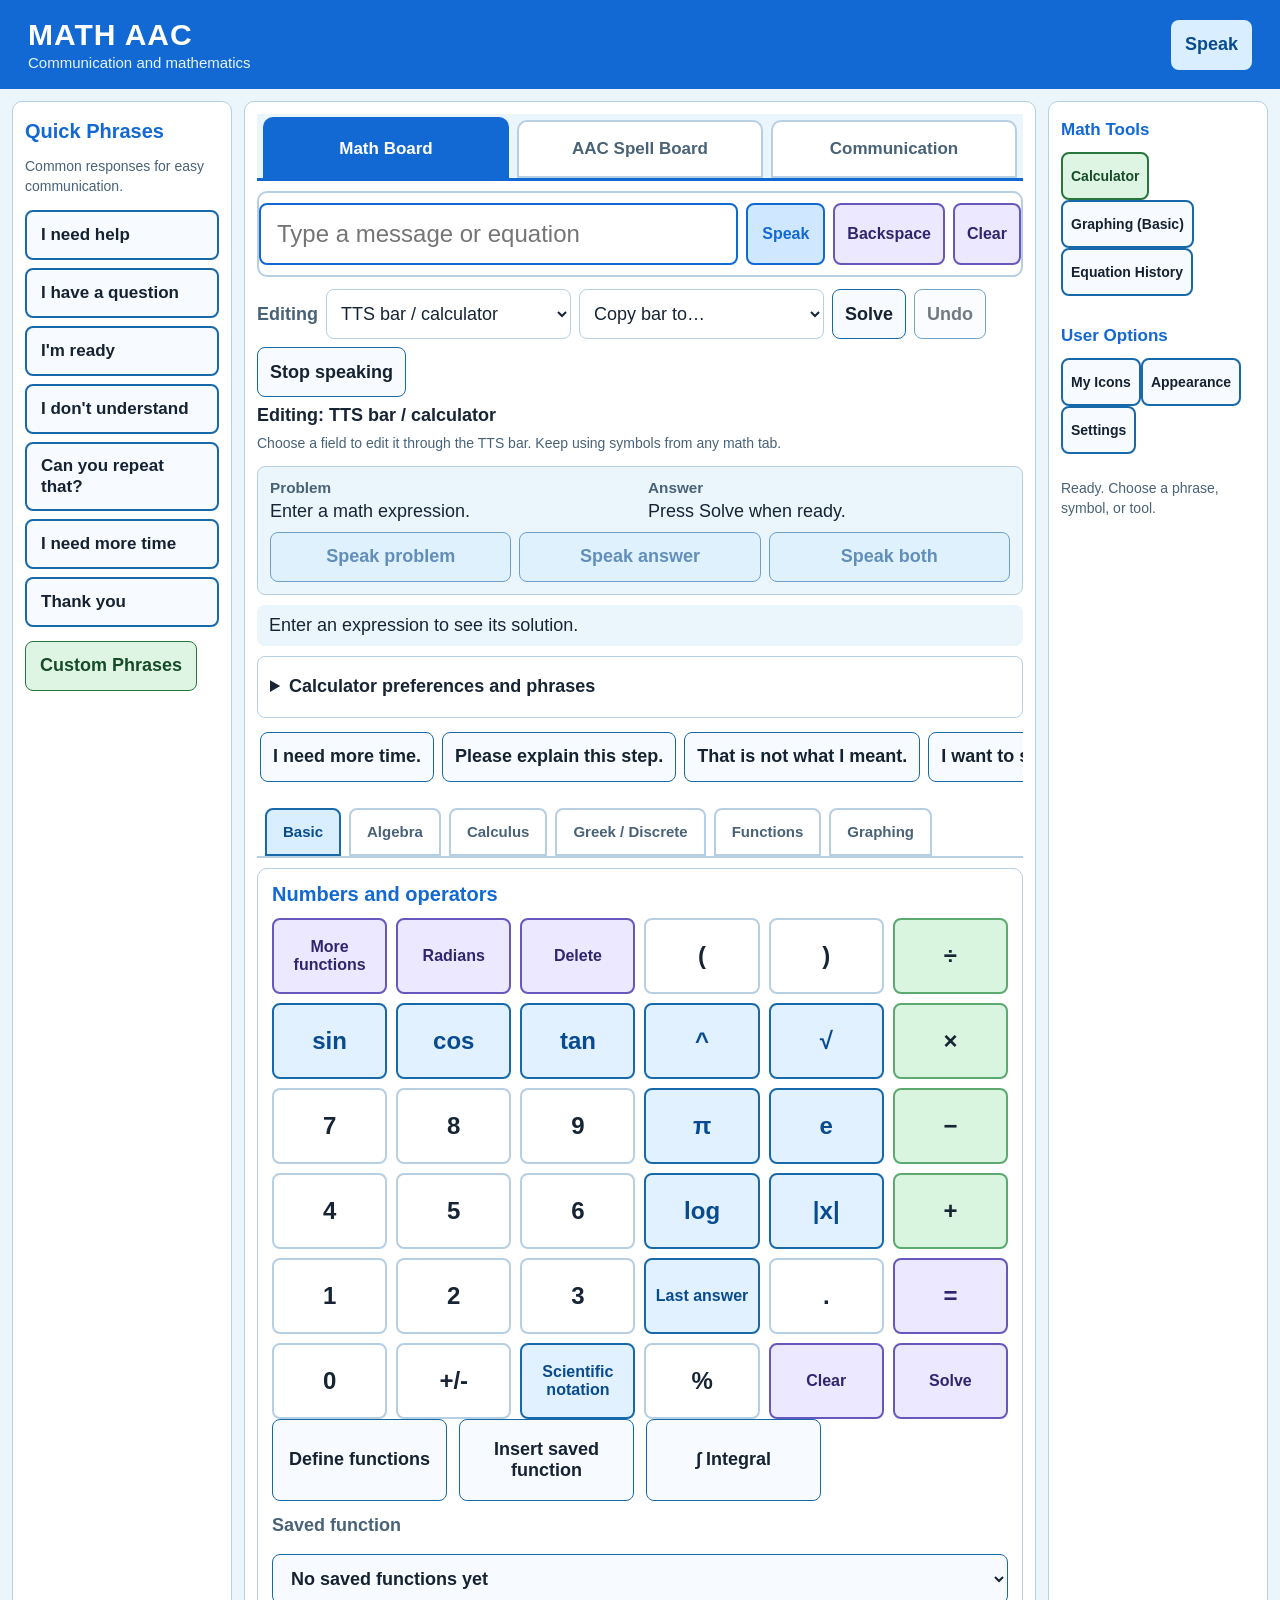
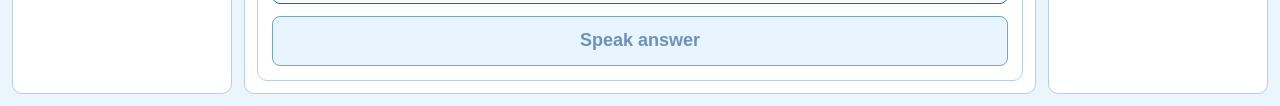
==== commit 441739be: "Intermeditate changes" ====
--- a/App/index.html
+++ b/App/index.html
@@ -9,7 +9,7 @@
   <meta name="apple-mobile-web-app-status-bar-style" content="default">
   <title>Math AAC Workspace</title>
   <link rel="manifest" href="manifest.json">
-  <link rel="stylesheet" href="styles.css?v=26">
+  <link rel="stylesheet" href="styles.css?v=29">
 </head>
 <body>
   <!-- App shell: header, persistent rails, and the center subject workspace. -->
@@ -42,19 +42,65 @@
 
       <!-- Math subject: TI-style calculator and math sub-subjects. -->
       <section class="subject active" id="math">
+        <div class="shared-controls">
+          <label for="math-input-target">Editing</label>
+          <select id="math-input-target" aria-describedby="shared-input-help"><option value="">TTS bar / calculator</option></select>
+          <select id="shared-use-display" aria-label="Copy TTS bar to a field"><option value="">Copy bar to…</option></select>
+          <button class="button small" id="shared-solve">Solve</button>
+          <button class="button small" id="calculator-undo" disabled>Undo</button>
+          <button class="button small" id="calculator-stop">Stop speaking</button>
+          <button class="button small" id="shared-use-answer" hidden>Use answer</button>
+        </div>
+        <div class="editing-location"><strong id="editing-location" role="status">Editing: TTS bar / calculator</strong><button class="button small" id="return-to-field" hidden>Return to field</button></div>
+        <p class="muted" id="shared-input-help">Choose a field to edit it through the TTS bar. Keep using symbols from any math tab.</p>
+        <div class="calculator-summary" aria-label="Problem and answer">
+          <div><strong>Problem</strong><div id="calculator-problem">Enter a math expression.</div></div>
+          <div><strong>Answer</strong><div id="calculator-answer">Press Solve when ready.</div></div>
+          <div class="calculator-speech" role="group" aria-label="Choose what to speak">
+            <button class="button blue" id="speak-problem">Speak problem</button>
+            <button class="button blue" id="speak-answer" disabled>Speak answer</button>
+            <button class="button blue" id="speak-both" disabled>Speak both</button>
+          </div>
+        </div>
         <output id="calculator-result" class="calculator-live-result" role="status" aria-live="polite">Enter an expression to see its solution.</output>
+        <details class="calculator-options">
+          <summary>Calculator preferences and phrases</summary>
+          <div class="calculator-preferences">
+            <label class="check"><input type="checkbox" id="calculator-plain" checked> Plain-language key labels</label>
+            <label class="check"><input type="checkbox" id="calculator-roomy"> More space between keys</label>
+            <label class="check"><input type="checkbox" id="calculator-focus"> Hide sidebars while doing math</label>
+            <label class="check"><input type="checkbox" id="calculator-still" checked> Keep buttons still</label>
+            <label class="check"><input type="checkbox" id="calculator-preview" checked> Show answers while typing</label>
+          </div>
+          <button class="button" data-tab="settings">Text size and appearance</button>
+          <p class="muted">Math phrase buttons speak only when pressed and keep your equation in place.</p>
+          <label for="calculator-phrase-text">Customize a math phrase</label>
+          <div class="shared-controls"><select id="calculator-phrase-choice" aria-label="Choose math phrase to customize"></select><input id="calculator-phrase-text" maxlength="160" autocomplete="off"><button class="button" id="calculator-save-phrase">Save phrase</button></div>
+        </details>
+        <div class="calculator-phrases" id="calculator-phrases" role="group" aria-label="Speak a math phrase without changing the equation"></div>
         <nav class="tabs sub-tabs" aria-label="Math subjects">
           <button class="subtab active" data-subtab="basic">Basic</button><button class="subtab" data-subtab="algebra">Algebra</button><button class="subtab" data-subtab="calculus">Calculus</button><button class="subtab" data-subtab="greek">Greek / Discrete</button><button class="subtab" data-subtab="functions">Functions</button><button class="subtab" data-subtab="graphing">Graphing</button>
         </nav>
         <div class="math-panel subpanel active" id="basic">
           <h2>Numbers and operators</h2>
           <div class="key-grid ti83-grid">
-            <button class="key secondary" data-action="second" aria-label="Second function">2nd</button><button class="key secondary" data-action="mode">MODE</button><button class="key secondary" data-action="backspace">DEL</button><button class="key" data-value="(">(</button><button class="key" data-value=")">)</button><button class="key action" data-value="/" aria-label="Divide">÷</button>
-            <button class="key function secondable" data-value="sin(" data-primary-label="sin" data-secondary-label="sin⁻¹" data-primary-value="sin(" data-secondary-value="asin(" aria-label="Sine">sin</button><button class="key function secondable" data-value="cos(" data-primary-label="cos" data-secondary-label="cos⁻¹" data-primary-value="cos(" data-secondary-value="acos(" aria-label="Cosine">cos</button><button class="key function secondable" data-value="tan(" data-primary-label="tan" data-secondary-label="tan⁻¹" data-primary-value="tan(" data-secondary-value="atan(" aria-label="Tangent">tan</button><button class="key function secondable" data-value="^" data-primary-label="^" data-secondary-label="x²" data-primary-value="^" data-secondary-value="**2" aria-label="Power">^</button><button class="key function secondable" data-value="sqrt(" data-primary-label="√" data-secondary-label="x²" data-primary-value="sqrt(" data-secondary-value="**2" aria-label="Square root">√</button><button class="key action" data-value="*" aria-label="Multiply">×</button>
+            <button class="key secondary key-label" id="calculator-more" aria-expanded="false" aria-controls="calculator-more-panel">More functions</button><button class="key secondary key-label" data-action="mode" id="calculator-angle" aria-label="Angle mode: radians. Press to use degrees.">Radians</button><button class="key secondary key-label" data-action="backspace" data-short-label="DEL" data-plain-label="Delete">Delete</button><button class="key" data-value="(">(</button><button class="key" data-value=")">)</button><button class="key action" data-value="/" aria-label="Divide">÷</button>
+            <button class="key function" data-value="sin(" aria-label="Sine">sin</button><button class="key function" data-value="cos(" aria-label="Cosine">cos</button><button class="key function" data-value="tan(" aria-label="Tangent">tan</button><button class="key function" data-value="^" aria-label="Power">^</button><button class="key function" data-value="sqrt(" aria-label="Square root">√</button><button class="key action" data-value="*" aria-label="Multiply">×</button>
             <button class="key" data-value="7">7</button><button class="key" data-value="8">8</button><button class="key" data-value="9">9</button><button class="key function" data-value="π" aria-label="Pi">π</button><button class="key function" data-value="e">e</button><button class="key action" data-value="-" aria-label="Subtract">−</button>
-            <button class="key" data-value="4">4</button><button class="key" data-value="5">5</button><button class="key" data-value="6">6</button><button class="key function secondable" data-value="log(" data-primary-label="log" data-secondary-label="10ˣ" data-primary-value="log(" data-secondary-value="10**" aria-label="Logarithm">log</button><button class="key function secondable" data-value="abs(" data-primary-label="|x|" data-secondary-label="sign" data-primary-value="abs(" data-secondary-value="sign(" aria-label="Absolute value">|x|</button><button class="key action" data-value="+" aria-label="Add">+</button>
-            <button class="key" data-value="1">1</button><button class="key" data-value="2">2</button><button class="key" data-value="3">3</button><button class="key function" data-value="Ans">Ans</button><button class="key" data-value=".">.</button><button class="key enter" data-action="evaluate" aria-label="Equals">=</button>
-            <button class="key" data-value="0">0</button><button class="key" data-action="sign">+/-</button><button class="key function" data-value="E">EE</button><button class="key" data-value="/100">%</button><button class="key secondary" data-action="clear">CLEAR</button><button class="key enter" data-action="evaluate">ENTER</button>
+            <button class="key" data-value="4">4</button><button class="key" data-value="5">5</button><button class="key" data-value="6">6</button><button class="key function" data-value="log(" aria-label="Logarithm">log</button><button class="key function" data-value="abs(" aria-label="Absolute value">|x|</button><button class="key action" data-value="+" aria-label="Add">+</button>
+            <button class="key" data-value="1">1</button><button class="key" data-value="2">2</button><button class="key" data-value="3">3</button><button class="key function key-label" data-value="Ans" data-short-label="Ans" data-plain-label="Last answer">Last answer</button><button class="key" data-value=".">.</button><button class="key enter" data-action="evaluate" aria-label="Equals">=</button>
+            <button class="key" data-value="0">0</button><button class="key" data-action="sign" aria-label="Change sign">+/-</button><button class="key function key-label" data-value="E" data-short-label="EE" data-plain-label="Scientific notation">Scientific notation</button><button class="key" data-value="/100">%</button><button class="key secondary key-label" data-action="clear">Clear</button><button class="key enter key-label" data-action="evaluate">Solve</button>
+          </div>
+          <div id="calculator-more-panel" class="calculator-more" tabindex="-1" hidden>
+            <h2>More functions</h2>
+            <div class="button-grid">
+              <button class="button" data-value="asin(" aria-label="Inverse sine">sin⁻¹</button><button class="button" data-value="acos(" aria-label="Inverse cosine">cos⁻¹</button><button class="button" data-value="atan(" aria-label="Inverse tangent">tan⁻¹</button><button class="button" data-value="^2" aria-label="Square the preceding value">Square</button><button class="button" data-value="10^" aria-label="Ten to a power">10ˣ</button><button class="button" data-value="sign(">sign</button>
+            </div>
+            <h2 class="section-title">Build an expression</h2>
+            <label for="calculator-template">Expression type</label><select id="calculator-template"><option value="fraction">Fraction</option><option value="power">Power</option></select>
+            <div class="math-fields"><div><label id="template-first-label" for="template-first">Numerator (top)</label><input id="template-first" autocomplete="off"></div><div><label id="template-second-label" for="template-second">Denominator (bottom)</label><input id="template-second" autocomplete="off"></div></div>
+            <p class="muted" id="template-help">Fill in both slots, then insert into the field shown in Editing.</p>
+            <div class="shared-controls"><button class="button" id="calculator-insert-template">Insert expression</button><button class="button" id="calculator-integral-guide">Guide integral entry</button></div>
           </div>
           <div class="button-grid">
             <button class="button" data-open-math="functions">Define functions</button>
@@ -62,12 +108,12 @@
             <button class="button" data-action="integral">∫ Integral</button>
           </div>
           <label for="calculator-function">Saved function</label><select class="button wide" id="calculator-function" aria-label="Saved function for calculator"></select>
-          <button class="button blue wide" data-action="speak">Read the result aloud</button>
+          <button class="button blue wide" id="calculator-read-answer">Speak answer</button>
         </div>
         <div class="subpanel" id="algebra"><h2>Algebra controls</h2><div class="button-grid" data-buttons="algebra"></div></div>
         <div class="subpanel" id="calculus">
           <h2>Integrals</h2>
-          <p class="muted">Choose Definite or Indefinite. Tap Expression, Lower bound, or Upper bound, then use the keypad below. Press SOLVE for the answer.</p>
+          <p class="muted">Choose Definite or Indefinite, then tap a slot to edit it through the TTS bar. Use symbols from any tab. SOLVE sends the integral and answer to the bar.</p>
           <div class="card math-tool-card">
             <div class="button-grid math-actions" role="group" aria-label="Integral type">
               <button class="button" id="integral-indefinite" aria-pressed="false">∫ Indefinite</button>
@@ -91,6 +137,7 @@
               <button class="button" id="integral-edit-expression" data-integral-field="integral-expression" aria-pressed="false">Expression</button>
               <button class="button" id="integral-edit-variable" data-integral-field="integral-variable" aria-pressed="false">Variable</button>
             </div>
+            <button class="button" id="integral-guide-next" hidden>Next step</button>
             <p class="muted" id="integral-help">Numerical approximation for continuous functions over finite bounds. Bounds accept expressions such as pi. Do not use intervals crossing a singularity.</p>
             <div class="button-grid math-actions"><button class="button green" id="integral-calculate">SOLVE</button><button class="button" data-tool-display="integral-expression">Use display</button><button class="button" id="integral-example">Example: x² from 0 to 3</button></div>
             <div class="result" id="integral-result" role="status" aria-live="polite">∫ from 0 to 1 of x² dx ≈ 0.333333333333</div>
@@ -137,7 +184,7 @@
         </div>
         <div class="subpanel" id="greek">
           <h2>Greek letters</h2>
-          <p class="muted">Choose a letter to insert it in the display. Letters are variables, not fixed numbers. Define a function such as f(θ)=sin(θ), then evaluate f(pi/2).</p>
+          <p class="muted">Choose a letter to insert it in the TTS bar and its linked field. For an integral in θ, use θ in both Expression and Variable. Letters are variables, not fixed numbers.</p>
           <div class="button-grid" id="greek-letters"></div>
           <div class="button-grid math-actions"><button class="button" id="greek-function">Define with θ</button><button class="button" id="greek-define">Save definition in display</button><button class="button" data-open-math="functions">Open functions</button></div>
           <h2 class="section-title">Discrete mathematics</h2>
@@ -155,6 +202,7 @@
             <button class="button green wide" id="discrete-calculate">Calculate</button>
             <div class="result" id="discrete-result" role="status" aria-live="polite">Choose an operation and enter its values.</div>
             <button class="button wide" data-speak-result="discrete-result">Read discrete result aloud</button>
+            <button class="button wide" data-result-to-bar="discrete-result">Send result to TTS bar</button>
           </div>
         </div>
         <div class="subpanel" id="graphing">
@@ -166,6 +214,7 @@
             <div class="math-fields"><div><label for="graph-xmin">x minimum</label><input id="graph-xmin" value="-10"></div><div><label for="graph-xmax">x maximum</label><input id="graph-xmax" value="10"></div><div><label for="graph-ymin">y minimum</label><input id="graph-ymin" value="-10"></div><div><label for="graph-ymax">y maximum</label><input id="graph-ymax" value="10"></div></div>
             <div class="button-grid math-actions"><button class="button green" id="graph-plot">Plot graph</button><button class="button" id="graph-use-display">Use display</button><button class="button" id="graph-reset">Reset window</button></div>
             <div class="result" id="graph-result" role="status" aria-live="polite">Enter an expression, then choose Plot graph.</div>
+            <button class="button wide" data-result-to-bar="graph-result">Send graph summary to TTS bar</button>
             <svg id="graph-canvas" viewBox="0 0 720 460" role="img" aria-label="Function graph"></svg>
             <label for="graph-at">Evaluate graph at x</label><input id="graph-at" value="0"><button class="button wide" id="graph-evaluate">Find y at this x</button>
           </div>
@@ -188,6 +237,7 @@
             <label for="compose-function">Compose with (inner function)</label><select id="compose-function"></select>
             <button class="button blue wide" id="evaluate-composition">Evaluate composition</button>
             <div class="result" id="function-result" role="status" aria-live="polite">Define a function to get started.</div>
+            <button class="button wide" data-result-to-bar="function-result">Send result to TTS bar</button>
           </div>
           <p class="muted" id="function-keypad-target">Keypad edits: Rule</p>
           <div class="key-grid ti83-grid" id="function-keypad"></div>
@@ -215,130 +265,10 @@
     <aside class="rail right-rail"><h2>Math Tools</h2><button class="button green" data-open-math="basic">Calculator</button><button class="button" data-action="graph">Graphing (Basic)</button><button class="button" data-action="history">Equation History</button><h2 class="section-title">User Options</h2><button class="button" data-tab="settings">My Icons</button><button class="button" data-tab="settings">Appearance</button><button class="button" data-tab="settings">Settings</button><p class="status" id="status">Ready. Choose a phrase, symbol, or tool.</p></aside>
   <!-- Right rail owns Math Tools, User Options, and the Settings entry point. -->
   </main>
-  <script src="app.js?v=26"></script>
-  <script>
-    const googleVoiceSelect = document.querySelector('#google-voice');
-    if (googleVoiceSelect && !googleVoiceSelect.querySelector('option[value="en-US-Chirp3-HD-Achernar"]')) {
-      googleVoiceSelect.insertAdjacentHTML('afterbegin', '<option value="en-US-Chirp3-HD-Achernar">English US - Chirp 3 HD Achernar</option>');
-    }
-    if (googleVoiceSelect) googleVoiceSelect.value = 'en-US-Chirp3-HD-Achernar';
-    let savedSettings = {};
-    try {
-      const saved = JSON.parse(localStorage.getItem('math-aac-settings') || '{}');
-      if (saved && typeof saved === 'object' && !Array.isArray(saved)) savedSettings = saved;
-    } catch (_) { /* Settings are optional; storage failures must not interrupt startup. */ }
-    const settingIds = ['theme-select', 'size-range', 'google-voice', 'kokoro-voice', 'rate-range', 'volume-range', 'auto-speak'];
-    settingIds.forEach(id => {
-      const control = document.querySelector('#' + id);
-      if (!control || savedSettings[id] === undefined) return;
-      if (control.type === 'checkbox') control.checked = savedSettings[id];
-      else control.value = savedSettings[id];
-    });
-    function applyGlobalSettings() {
-      const settings = {};
-      settingIds.forEach(id => {
-        const control = document.querySelector('#' + id);
-        if (!control) return;
-        settings[id] = control.type === 'checkbox' ? control.checked : control.value;
-      });
-      document.body.dataset.theme = settings['theme-select'] || 'light';
-      document.documentElement.style.setProperty('--font', (settings['size-range'] || 18) + 'px');
-      try { localStorage.setItem('math-aac-settings', JSON.stringify(settings)); } catch (_) { /* Keep session settings when storage is unavailable. */ }
-    }
-    settingIds.forEach(id => document.querySelector('#' + id)?.addEventListener('input', applyGlobalSettings));
-    settingIds.forEach(id => document.querySelector('#' + id)?.addEventListener('change', applyGlobalSettings));
-    applyGlobalSettings();
-    document.addEventListener('click', event => {
-      const spellButton = event.target.closest('[data-spell]');
-      if (spellButton) {
-        const field = document.querySelector('#display');
-        field.setRangeText(spellButton.dataset.spell, field.selectionStart ?? field.value.length, field.selectionEnd ?? field.value.length, 'end');
-        field.focus();
-      }
-    });
-    fetch('/api/tts-status').then(response => response.json()).then(info => {
-      const engineStatus = document.querySelector('.engine-status');
-      if (!engineStatus) return;
-      engineStatus.textContent = info.google_configured ? 'Primary speech engine: Google Cloud. Kokoro is ready for offline fallback.' : 'Google Cloud is not configured on this device. Configure credentials to use the selected Google voice; Kokoro remains the offline fallback.';
-    }).catch(() => {});
-  </script>
-  <script>
-    function browserSpeak(spoken) {
-      if (!window.speechSynthesis) { document.querySelector('#status').textContent = 'Speech is unavailable on this device. Your message is still in the display.'; return; }
-      const utterance = new SpeechSynthesisUtterance(spoken);
-      const selected = document.querySelector('#voice-select').value;
-      utterance.voice = speechSynthesis.getVoices().find(voice => voice.name === selected) || null;
-      utterance.rate = Number(document.querySelector('#rate-range').value) / 175;
-      utterance.volume = Number(document.querySelector('#volume-range').value) / 100;
-      speechSynthesis.cancel();
-      speechSynthesis.speak(utterance);
-      document.querySelector('#status').textContent = 'Speaking with browser fallback.';
-    }
-    let speechRequest = 0, speechController = null, currentAudio = null;
-    function stopCurrentAudio() {
-      if (!currentAudio) return;
-      currentAudio.pause();
-      URL.revokeObjectURL(currentAudio.src);
-      currentAudio = null;
-    }
-    window.speak = async function (text = document.querySelector('#display').value) {
-      if (!text.trim()) return;
-      const requestId = ++speechRequest;
-      speechController?.abort();
-      stopCurrentAudio();
-      window.speechSynthesis?.cancel();
-      const spoken = text.replaceAll('cos⁻¹', 'inverse cosine ').replaceAll('sin⁻¹', 'inverse sine ').replaceAll('tan⁻¹', 'inverse tangent ').replaceAll('log₁₀', 'log base ten ').replaceAll('⌈x⌉', 'ceiling ').replaceAll('⌊x⌋', 'floor ').replaceAll('|x|', 'absolute value ').replaceAll('eˣ', 'exponential ').replaceAll('∫', 'integral ').replaceAll('Σ', 'summation ').replaceAll('≠', 'not equal ').replaceAll('≤', 'less than or equal to ').replaceAll('≥', 'greater than or equal to ').replaceAll('∧', 'and ').replaceAll('∨', 'or ').replaceAll('∩', 'intersection ').replaceAll('∪', 'union ').replaceAll('→', 'implies ').replaceAll('∀', 'for all ').replaceAll('∃', 'there exists ').replaceAll('∈', 'is an element of ').replaceAll('α', 'alpha ').replaceAll('β', 'beta ').replaceAll('γ', 'gamma ').replaceAll('δ', 'delta ').replaceAll('θ', 'theta ').replaceAll('λ', 'lambda ').replaceAll('μ', 'mu ').replaceAll('σ', 'sigma ').replaceAll('φ', 'phi ').replaceAll('ω', 'omega ').replaceAll('!', 'factorial ').replaceAll('cos(', 'cosine of ').replaceAll('sin(', 'sine of ').replaceAll('tan(', 'tangent of ').replaceAll('sqrt(', 'square root of ').replaceAll('log10(', 'log base ten of ').replaceAll('log(', 'natural log of ').replaceAll('factorial(', 'factorial of ').replaceAll('π', 'pi').replaceAll('∞', 'infinity').replaceAll('√', 'square root').replaceAll('×', ' multiplied by ').replaceAll('*', ' multiplied by ').replaceAll('÷', ' divided by ').replaceAll('/', ' divided by ').replaceAll('+', ' plus ').replaceAll('−', ' minus ').replaceAll('-', ' minus ').replaceAll('^', ' to the power of ').replaceAll('=', ' equals ').replaceAll('(', ' open parenthesis ').replaceAll(')', ' close parenthesis ');
-      document.querySelector('#status').textContent = 'Preparing Google Cloud speech...';
-      const controller = new AbortController();
-      speechController = controller;
-      const timeout = setTimeout(() => controller.abort(), 30000);
-      try {
-        const response = await fetch('/api/speak', { signal: controller.signal, method: 'POST', headers: {'Content-Type': 'application/json'}, body: JSON.stringify({engine: 'google', text: spoken, voice: document.querySelector('#google-voice').value, kokoro_voice: document.querySelector('#kokoro-voice').value, speed: Number(document.querySelector('#rate-range').value) / 175, volume: Number(document.querySelector('#volume-range').value)}) });
-        if (!response.ok) throw new Error('Speech service unavailable');
-        const blob = await response.blob();
-        if (requestId !== speechRequest) return;
-        const audio = new Audio(URL.createObjectURL(blob));
-        currentAudio = audio;
-        const usedEngine = response.headers.get('X-TTS-Engine') || 'cloud';
-        const usedVoice = response.headers.get('X-TTS-Voice') || document.querySelector('#google-voice').value;
-        const fallback = response.headers.get('X-TTS-Fallback-Reason');
-        if (usedEngine === 'kokoro') audio.volume = Number(document.querySelector('#volume-range').value) / 100;
-        audio.onended = () => { URL.revokeObjectURL(audio.src); if (currentAudio === audio) currentAudio = null; };
-        audio.onerror = () => {
-          if (requestId !== speechRequest) return;
-          stopCurrentAudio();
-          browserSpeak(spoken);
-        };
-        await audio.play();
-        if (requestId !== speechRequest) return;
-        document.querySelector('#status').textContent = fallback ? `Speaking with ${usedEngine} (${usedVoice}). Google fallback: ${fallback}` : `Speaking with ${usedEngine}: ${usedVoice}`;
-      } catch (_error) {
-        if (requestId !== speechRequest) return;
-        stopCurrentAudio();
-        browserSpeak(spoken);
-      } finally {
-        clearTimeout(timeout);
-        if (speechController === controller) speechController = null;
-      }
-    };
-  </script>
-  <script>
-    let secondMode = false;
-    document.addEventListener('click', event => {
-      const button = event.target.closest('[data-action="second"]');
-      if (!button) return;
-      secondMode = !secondMode;
-      document.querySelectorAll('.secondable').forEach(key => {
-        key.textContent = secondMode ? key.dataset.secondaryLabel : key.dataset.primaryLabel;
-        key.dataset.value = secondMode ? key.dataset.secondaryValue : key.dataset.primaryValue;
-        key.classList.toggle('selected', secondMode);
-      });
-      button.classList.toggle('selected', secondMode);
-      document.querySelector('#status').textContent = secondMode ? 'Second functions active.' : 'Primary functions active.';
-    });
-    const extraFunctions = [], functionsPanel = document.querySelector('[data-buttons="functions"]');
-    extraFunctions.forEach(([label, value]) => { const button = document.createElement('button'); button.className = 'button'; button.textContent = label; button.onclick = () => { document.querySelector('#display').value += value; document.querySelector('#display').focus(); }; functionsPanel.append(button); });
-  </script>
-  <script src="functions.js?v=26"></script>
+  <script src="app.js?v=29"></script>
+  <script>initializeSettings();</script>
+  <script src="functions.js?v=29"></script>
+  <script src="shared-input.js?v=29"></script>
+  <script src="calculator-access.js?v=29"></script>
 </body>
 </html>
--- a/App/styles.css
+++ b/App/styles.css
@@ -511,98 +511,333 @@
 	}
 }
 :root {
-	--bg: #eaf5fc;
-	--panel: #fff;
-	--ink: #162434;
-	--muted: #496276;
-	--blue: #1269d3;
-	--soft: #cfe8ff;
-	--green: #d9f4df;
-	--lav: #e4e0ff;
-	--line: #b7cfe3;
-	--font: 18px;
+  --bg:#eaf5fc;
+  --panel:#fff;
+  --ink:#162434;
+  --muted:#496276;
+  --blue:#1269d3;
+  --soft:#cfe8ff;
+  --green:#d9f4df;
+  --lav:#e4e0ff;
+  --line:#b7cfe3;
+  --font:18px
 }
 * {
-	box-sizing: border-box;
+  box-sizing:border-box
 }
 body {
-	margin: 0;
-	background: var(--bg);
-	color: var(--ink);
-	font-family: 'Trebuchet MS', 'Segoe UI', sans-serif;
-	font-size: var(--font);
-}
-button, input, select {
-	font: inherit;
+  margin:0;
+  background:var(--bg);
+  color:var(--ink);
+  font-family:'Trebuchet MS','Segoe UI',sans-serif;
+  font-size:var(--font)
+}
+button,input,select {
+  font:inherit
 }
 button {
-	cursor: pointer;
+  cursor:pointer
 }
 .topbar {
-	display: flex;
-	align-items: center;
-	justify-content: space-between;
-	background: var(--blue);
-	color: white;
-	padding: 18px 28px;
+  display:flex;
+  align-items:center;
+  justify-content:space-between;
+  background:var(--blue);
+  color:white;
+  padding:18px 28px
 }
 .brand {
-	font-size: 30px;
-	font-weight: 800;
-	letter-spacing: 1px;
+  font-size:30px;
+  font-weight:800;
+  letter-spacing:1px
 }
 .tagline {
-	color: #e7f4ff;
-	font-size: 15px;
-	margin-top: 2px;
+  color:#e7f4ff;
+  font-size:15px;
+  margin-top:2px
 }
 .app-shell {
-	display: grid;
-	grid-template-columns: 220px minmax(560px, 1fr) 220px;
-	gap: 12px;
-	max-width: 1500px;
-	margin: 12px auto;
-	padding: 0 12px;
-	min-height: calc(100vh - 104px);
-}
-.rail, .workspace, .card, .subpanel {
-	background: var(--panel);
-	border: 1px solid var(--line);
-	border-radius: 10px;
+  display:grid;
+  grid-template-columns:220px minmax(560px,1fr) 220px;
+  gap:12px;
+  max-width:1500px;
+  margin:12px auto;
+  padding:0 12px;
+  min-height:calc(100vh - 104px)
+}
+.rail,.workspace,.card,.subpanel {
+  background:var(--panel);
+  border:1px solid var(--line);
+  border-radius:10px
 }
 .rail {
-	padding: 18px 12px;
-}
-.rail h2, .subpanel h2, .card h2 {
-	font-size: 20px;
-	margin: 0 0 12px;
-	color: var(--blue);
-}
-.rail-help, .muted {
-	color: var(--muted);
-	font-size: 14px;
-	line-height: 1.4;
+  padding:18px 12px
+}
+.rail h2,.subpanel h2,.card h2 {
+  font-size:20px;
+  margin:0 0 12px;
+  color:var(--blue)
+}
+.rail-help,.muted {
+  color:var(--muted);
+  font-size:14px;
+  line-height:1.4
 }
 .stack {
-	display: grid;
-	gap: 8px;
-	margin: 14px 0;
-}
-.button, .key {
-	border: 1px solid var(--line);
-	border-radius: 8px;
-	background: #fff;
-	color: var(--ink);
-	padding: 12px 14px;
-	min-height: 50px;
-	font-weight: 700;
-	transition: background .15s, transform .15s;
-}
-.button:hover, .key:hover {
-	background: var(--soft);
-	transform: translateY(-1px);
-}
-:root{--bg:#eaf5fc;--panel:#fff;--ink:#162434;--muted:#496276;--blue:#1269d3;--soft:#cfe8ff;--green:#d9f4df;--lav:#e4e0ff;--line:#b7cfe3;--font:18px}*{box-sizing:border-box}body{margin:0;background:var(--bg);color:var(--ink);font-family:'Trebuchet MS','Segoe UI',sans-serif;font-size:var(--font)}button,input,select{font:inherit}button{cursor:pointer}.topbar{display:flex;align-items:center;justify-content:space-between;background:var(--blue);color:white;padding:18px 28px}.brand{font-size:30px;font-weight:800;letter-spacing:1px}.tagline{color:#e7f4ff;font-size:15px;margin-top:2px}.app-shell{display:grid;grid-template-columns:220px minmax(560px,1fr) 220px;gap:12px;max-width:1500px;margin:12px auto;padding:0 12px;min-height:calc(100vh - 104px)}.rail,.workspace,.card,.subpanel{background:var(--panel);border:1px solid var(--line);border-radius:10px}.rail{padding:18px 12px}.rail h2,.subpanel h2,.card h2{font-size:20px;margin:0 0 12px;color:var(--blue)}.rail-help,.muted{color:var(--muted);font-size:14px;line-height:1.4}.stack{display:grid;gap:8px;margin:14px 0}.workspace{padding:12px;min-width:0}.tabs{display:flex;gap:8px;flex-wrap:wrap}.tab,.subtab{border:1px solid var(--line);background:#fff;color:var(--ink);border-radius:8px 8px 0 0;padding:13px 20px;font-weight:800}.tab{flex:1;min-width:130px}.tab.active,.subtab.active{background:var(--soft);color:var(--blue);border-color:#83bdf0}.display-row{display:grid;grid-template-columns:minmax(180px,1fr) auto auto auto;gap:8px;padding:10px 0}.display-row input{min-width:0;border:2px solid #83bdf0;border-radius:8px;padding:14px 16px;font-size:24px;color:var(--ink);background:#fff}.button,.key{border:1px solid var(--line);border-radius:8px;background:#fff;color:var(--ink);padding:12px 14px;min-height:50px;font-weight:700;transition:background .15s,transform .15s}.button:hover,.key:hover{background:var(--soft);transform:translateY(-1px)}.button.blue{background:var(--soft);color:var(--blue);border-color:#83bdf0}.button.green,.key.action{background:var(--green);border-color:#83c991}.button.wide{width:100%;margin-top:12px}.button.small{padding:8px 12px}.header-speak{background:white;color:var(--blue);border:0}.subject{display:none}.subject.active{display:block}.sub-tabs{margin:4px 0 10px}.subtab{padding:10px 16px;font-size:15px}.subpanel{display:none;padding:14px;min-height:535px}.subpanel.active{display:block}.math-panel{background:#fff}.basic-grid{display:grid;grid-template-columns:repeat(4,minmax(100px,1fr));gap:10px}.key{min-height:82px;font-size:24px;display:flex;align-items:center;justify-content:center;text-align:center}.key.enter{background:var(--lav);border-color:#aaa0ed;color:#403894}.button-grid{display:grid;grid-template-columns:repeat(4,minmax(120px,1fr));gap:12px}.button-grid .button{min-height:82px;font-size:18px;background:var(--soft);color:var(--blue)}.card{padding:22px;min-height:420px}.communication-grid{display:grid;grid-template-columns:1fr 1fr;gap:14px}.communication-grid .button-grid{grid-template-columns:repeat(3,1fr)}label{display:block;font-weight:700;margin:14px 0 6px;color:var(--muted)}.card input,.card select,.settings-card input[type=range]{width:100%;padding:13px;border:2px solid var(--line);border-radius:7px;background:#fff;color:var(--ink)}.result{margin-top:18px;white-space:pre-line;font-size:20px;line-height:1.6;padding:16px;background:var(--bg);border-radius:8px;min-height:100px}.element-grid{display:grid;grid-template-columns:repeat(6,1fr);gap:7px}.element-grid .button{min-height:74px;padding:6px;font-size:16px;background:var(--soft);color:var(--blue)}.section-title{margin-top:30px!important}.status{color:var(--muted);font-size:14px;line-height:1.45;margin-top:24px}.check{display:flex;gap:8px;align-items:center;margin-top:18px}.check input{width:auto}.settings-card{max-width:760px}@media(max-width:1050px){.app-shell{grid-template-columns:180px minmax(450px,1fr) 180px}.rail{padding:12px 8px}.tab{padding:11px 8px;font-size:15px}}@media(max-width:780px){.app-shell{display:block}.rail{margin-bottom:10px}.right-rail{display:grid;grid-template-columns:repeat(2,1fr);gap:8px}.right-rail h2,.right-rail .status{grid-column:1/-1}.display-row{grid-template-columns:1fr 1fr}.display-row input{grid-column:1/-1}.basic-grid{grid-template-columns:repeat(2,1fr)}.button-grid,.communication-grid{grid-template-columns:1fr 1fr}.element-grid{grid-template-columns:repeat(3,1fr)}.key{min-height:68px}.topbar{padding:14px 18px}.brand{font-size:24px}}
+  display:grid;
+  gap:8px;
+  margin:14px 0
+}
+.workspace {
+  padding:12px;
+  min-width:0
+}
+.tabs {
+  display:flex;
+  gap:8px;
+  flex-wrap:wrap
+}
+.tab,.subtab {
+  border:1px solid var(--line);
+  background:#fff;
+  color:var(--ink);
+  border-radius:8px 8px 0 0;
+  padding:13px 20px;
+  font-weight:800
+}
+.tab {
+  flex:1;
+  min-width:130px
+}
+.tab.active,.subtab.active {
+  background:var(--soft);
+  color:var(--blue);
+  border-color:#83bdf0
+}
+.display-row {
+  display:grid;
+  grid-template-columns:minmax(180px,1fr) auto auto auto;
+  gap:8px;
+  padding:10px 0
+}
+.display-row input {
+  min-width:0;
+  border:2px solid #83bdf0;
+  border-radius:8px;
+  padding:14px 16px;
+  font-size:24px;
+  color:var(--ink);
+  background:#fff
+}
+.button,.key {
+  border:1px solid var(--line);
+  border-radius:8px;
+  background:#fff;
+  color:var(--ink);
+  padding:12px 14px;
+  min-height:50px;
+  font-weight:700;
+  transition:background .15s,transform .15s
+}
+.button:hover,.key:hover {
+  background:var(--soft);
+  transform:translateY(-1px)
+}
+.button.blue {
+  background:var(--soft);
+  color:var(--blue);
+  border-color:#83bdf0
+}
+.button.green,.key.action {
+  background:var(--green);
+  border-color:#83c991
+}
+.button.wide {
+  width:100%;
+  margin-top:12px
+}
+.button.small {
+  padding:8px 12px
+}
+.header-speak {
+  background:white;
+  color:var(--blue);
+  border:0
+}
+.subject {
+  display:none
+}
+.subject.active {
+  display:block
+}
+.sub-tabs {
+  margin:4px 0 10px
+}
+.subtab {
+  padding:10px 16px;
+  font-size:15px
+}
+.subpanel {
+  display:none;
+  padding:14px;
+  min-height:535px
+}
+.subpanel.active {
+  display:block
+}
+.math-panel {
+  background:#fff
+}
+.basic-grid {
+  display:grid;
+  grid-template-columns:repeat(4,minmax(100px,1fr));
+  gap:10px
+}
+.key {
+  min-height:82px;
+  font-size:24px;
+  display:flex;
+  align-items:center;
+  justify-content:center;
+  text-align:center
+}
+.key.enter {
+  background:var(--lav);
+  border-color:#aaa0ed;
+  color:#403894
+}
+.button-grid {
+  display:grid;
+  grid-template-columns:repeat(4,minmax(120px,1fr));
+  gap:12px
+}
+.button-grid .button {
+  min-height:82px;
+  font-size:18px;
+  background:var(--soft);
+  color:var(--blue)
+}
+.card {
+  padding:22px;
+  min-height:420px
+}
+.communication-grid {
+  display:grid;
+  grid-template-columns:1fr 1fr;
+  gap:14px
+}
+.communication-grid .button-grid {
+  grid-template-columns:repeat(3,1fr)
+}
+label {
+  display:block;
+  font-weight:700;
+  margin:14px 0 6px;
+  color:var(--muted)
+}
+.card input,.card select,.settings-card input[type=range] {
+  width:100%;
+  padding:13px;
+  border:2px solid var(--line);
+  border-radius:7px;
+  background:#fff;
+  color:var(--ink)
+}
+.result {
+  margin-top:18px;
+  white-space:pre-line;
+  font-size:20px;
+  line-height:1.6;
+  padding:16px;
+  background:var(--bg);
+  border-radius:8px;
+  min-height:100px
+}
+.element-grid {
+  display:grid;
+  grid-template-columns:repeat(6,1fr);
+  gap:7px
+}
+.element-grid .button {
+  min-height:74px;
+  padding:6px;
+  font-size:16px;
+  background:var(--soft);
+  color:var(--blue)
+}
+.section-title {
+  margin-top:30px!important
+}
+.status {
+  color:var(--muted);
+  font-size:14px;
+  line-height:1.45;
+  margin-top:24px
+}
+.check {
+  display:flex;
+  gap:8px;
+  align-items:center;
+  margin-top:18px
+}
+.check input {
+  width:auto
+}
+.settings-card {
+  max-width:760px
+}
+@media(max-width:1050px) {
+  .app-shell {
+    grid-template-columns:180px minmax(450px,1fr) 180px
+  }
+  .rail {
+    padding:12px 8px
+  }
+  .tab {
+    padding:11px 8px;
+    font-size:15px
+  }
+}
+@media(max-width:780px) {
+  .app-shell {
+    display:block
+  }
+  .rail {
+    margin-bottom:10px
+  }
+  .right-rail {
+    display:grid;
+    grid-template-columns:repeat(2,1fr);
+    gap:8px
+  }
+  .right-rail h2,.right-rail .status {
+    grid-column:1/-1
+  }
+  .display-row {
+    grid-template-columns:1fr 1fr
+  }
+  .display-row input {
+    grid-column:1/-1
+  }
+  .basic-grid {
+    grid-template-columns:repeat(2,1fr)
+  }
+  .button-grid,.communication-grid {
+    grid-template-columns:1fr 1fr
+  }
+  .element-grid {
+    grid-template-columns:repeat(3,1fr)
+  }
+  .key {
+    min-height:68px
+  }
+  .topbar {
+    padding:14px 18px
+  }
+  .brand {
+    font-size:24px
+  }
+}
 /* Math tools reuse the app's existing buttons, cards, colors, and type. */
 #math .math-tool-card { min-height: 0; padding: 18px; }
 #math .math-fields { display: grid; grid-template-columns: repeat(2, minmax(0, 1fr)); gap: 0 14px; }
@@ -661,3 +896,44 @@
 	#calculus .integral-differential input { width: 44px; }
 	#calculus .integral-field-tabs { grid-template-columns: repeat(2, minmax(0, 1fr)); }
 }
+
+/* Shared input stays compact and uses the existing palette and touch controls. */
+.shared-controls { display: flex; flex-wrap: wrap; gap: 8px; align-items: center; }
+.shared-controls label { margin: 0; }
+.shared-controls select { min-width: 0; max-width: 100%; padding: 10px; min-height: 50px; border: 1px solid var(--line); border-radius: 8px; background: var(--panel); color: var(--ink); }
+#shared-input-help { margin: 8px 0 12px; }
+
+/* Calculator supports retain the workspace's palette, borders, and key layout. */
+#math .editing-location { display: flex; flex-wrap: wrap; align-items: center; gap: 8px; margin: 8px 0; }
+#math .linked-math-field { outline: 3px solid var(--blue); outline-offset: 3px; }
+#math .calculator-summary { display: grid; grid-template-columns: repeat(2, minmax(0, 1fr)); gap: 10px 16px; padding: 12px; margin: 10px 0; border: 1px solid var(--line); border-radius: 8px; background: var(--bg); }
+#math .calculator-summary strong { display: block; font-size: .85em; color: var(--muted); margin-bottom: 4px; }
+#calculator-problem, #calculator-answer { overflow-wrap: anywhere; }
+#math .calculator-speech { grid-column: 1 / -1; display: flex; flex-wrap: wrap; gap: 8px; }
+#math .calculator-speech .button { flex: 1; min-width: 120px; }
+#math button:disabled { opacity: .6; cursor: default; transform: none; }
+#math :is(button, input, select, summary):focus-visible { outline: 3px solid var(--blue); outline-offset: 3px; }
+#math .calculator-options { border: 1px solid var(--line); border-radius: 8px; padding: 8px 12px; margin: 10px 0; }
+#math .calculator-options summary { cursor: pointer; min-height: 44px; align-content: center; font-weight: 700; }
+#math .calculator-preferences { display: grid; grid-template-columns: repeat(2, minmax(0, 1fr)); gap: 8px; }
+#math .calculator-preferences .check { margin: 0; min-height: 44px; }
+#math .calculator-preferences input { width: 24px; height: 24px; flex: 0 0 auto; }
+#math .calculator-phrases { display: flex; gap: 8px; overflow-x: auto; padding: 4px 3px 10px; margin-bottom: 8px; }
+#math .calculator-phrases .button { flex: 0 0 auto; white-space: nowrap; }
+#math .ti83-grid .key { font-size: calc(var(--font) + 6px); }
+#math .ti83-grid .key-label { font-size: max(14px, calc(var(--font) - 2px)); padding: 10px 5px; overflow-wrap: anywhere; }
+#math.roomy-keys .ti83-grid { gap: 16px; }
+#math.roomy-keys .key { min-height: 94px; }
+#math.still-keys :is(.key, .button) { transition: none; transform: none; }
+#math .calculator-more { margin: 16px 0; padding: 14px; border: 1px solid var(--line); border-radius: 8px; }
+#math .calculator-more :is(input, select), #calculator-phrase-text { min-width: 0; max-width: 100%; min-height: 50px; padding: 10px; border: 1px solid var(--line); border-radius: 8px; background: var(--panel); color: var(--ink); }
+#math .calculator-more input { width: 100%; }
+body.math-focus .app-shell { grid-template-columns: minmax(0, 1fr); max-width: 1100px; }
+body.math-focus .rail { display: none; }
+@media (max-width: 480px) {
+  #math .calculator-summary, #math .calculator-preferences { grid-template-columns: 1fr; }
+  #math.roomy-keys .ti83-grid { gap: 12px; }
+}
+@media (prefers-reduced-motion: reduce) {
+  #math :is(.key, .button) { transition: none; transform: none; }
+}
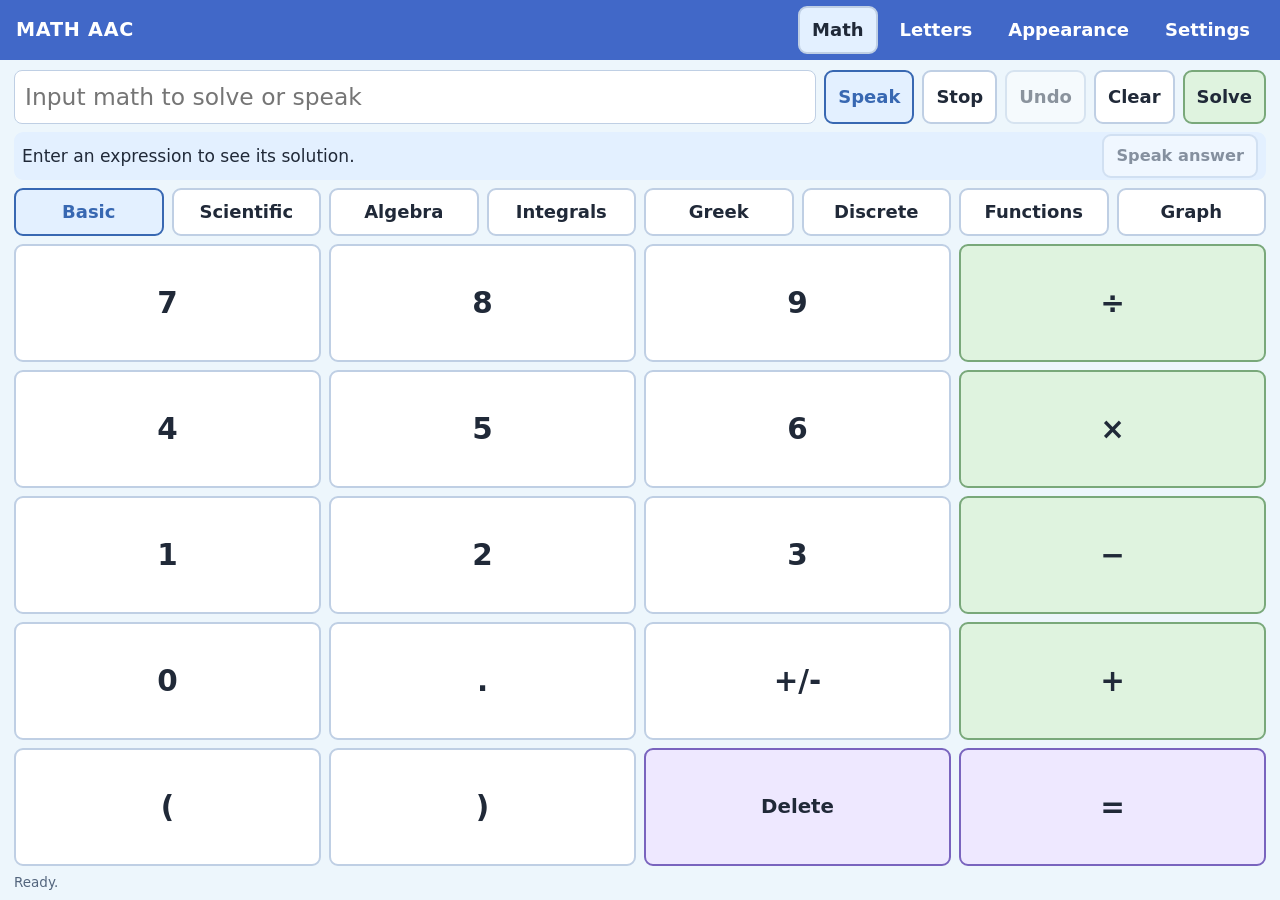
==== commit 35fc8b1e: "File Reduction" ====
--- a/App/index.html
+++ b/App/index.html
@@ -1,274 +1,123 @@
 <!doctype html>
 <html lang="en">
 <head>
-  <meta charset="utf-8">
-  <meta name="viewport" content="width=device-width, initial-scale=1">
-  <meta name="theme-color" content="#1269d3">
-  <meta name="mobile-web-app-capable" content="yes">
-  <meta name="apple-mobile-web-app-capable" content="yes">
-  <meta name="apple-mobile-web-app-status-bar-style" content="default">
+  <meta charset="utf-8"><meta name="viewport" content="width=device-width, initial-scale=1">
+  <meta name="theme-color" content="#1269d3"><meta name="mobile-web-app-capable" content="yes">
   <title>Math AAC Workspace</title>
-  <link rel="manifest" href="manifest.json">
-  <link rel="stylesheet" href="styles.css?v=29">
+  <link rel="manifest" href="manifest.json"><link rel="stylesheet" href="styles.css?v=32">
 </head>
 <body>
-  <!-- App shell: header, persistent rails, and the center subject workspace. -->
   <header class="topbar">
-    <div><div class="brand">MATH AAC</div><div class="tagline">Communication and mathematics</div></div>
-    <button class="button header-speak" data-action="speak">Speak</button>
+    <strong class="brand">MATH AAC</strong>
+    <nav class="main-tabs" aria-label="Workspace">
+      <button class="tab active" aria-pressed="true" data-tab="math">Math</button>
+      <button class="tab" aria-pressed="false" data-tab="spell">Letters</button>
+      <button class="tab" aria-pressed="false" data-tab="appearance">Appearance</button>
+      <button class="tab" aria-pressed="false" data-tab="settings">Settings</button>
+    </nav>
   </header>
-  <main class="app-shell">
-    <!-- Left rail: quick AAC phrases available from every subject. -->
-    <aside class="rail left-rail">
-      <h2>Quick Phrases</h2>
-      <p class="rail-help">Common responses for easy communication.</p>
-      <div class="stack" id="quick-phrases"></div>
-      <button class="button green" data-tab="communication">Custom Phrases</button>
-    </aside>
-
-    <!-- Center workspace: main tabs, shared display/Speak bar, and sub-tabs. -->
-    <section class="workspace">
-      <nav class="tabs main-tabs" aria-label="Main subjects">
-        <button class="tab active" data-tab="math">Math Board</button>
-        <button class="tab" data-tab="spell">AAC Spell Board</button>
-        <button class="tab" data-tab="communication">Communication</button>
+  <main class="workspace">
+    <div class="display-row">
+      <input id="display" aria-label="Math and speech bar" autocomplete="off" spellcheck="false" placeholder="Input math to solve or speak">
+      <button class="button blue" data-action="speak">Speak</button>
+      <button class="button" id="calculator-stop">Stop</button>
+      <button class="button" id="calculator-undo" disabled>Undo</button>
+      <button class="button" data-action="clear">Clear</button>
+      <button class="button green" id="shared-solve">Solve</button>
+    </div>
+    <div class="result-strip">
+      <output id="calculator-result" role="status">Ready.</output>
+      <button class="button" id="speak-answer" disabled>Speak answer</button>
+      <button class="button" id="shared-use-answer" hidden>Use answer</button>
+    </div>
+    <div class="editing-location" id="field-context" hidden>
+      <span id="editing-location" role="status"></span>
+      <button class="button" id="return-to-field">Return to field</button>
+      <button class="button" id="finish-field">Done editing field</button>
+    </div>
+    <section class="subject active" id="math">
+      <nav class="sub-tabs" aria-label="Math tools">
+        <button class="subtab active" aria-pressed="true" data-subtab="basic">Basic</button>
+        <button class="subtab" aria-pressed="false" data-subtab="scientific">Scientific</button>
+        <button class="subtab" aria-pressed="false" data-subtab="algebra">Algebra</button>
+        <button class="subtab" aria-pressed="false" data-subtab="calculus">Integrals</button>
+        <button class="subtab" aria-pressed="false" data-subtab="greek">Greek</button>
+        <button class="subtab" aria-pressed="false" data-subtab="discrete">Discrete</button>
+        <button class="subtab" aria-pressed="false" data-subtab="functions">Functions</button>
+        <button class="subtab" aria-pressed="false" data-subtab="graphing">Graph</button>
       </nav>
-      <div class="display-row">
-        <input id="display" aria-label="Input and display area" autocomplete="off" placeholder="Type a message or equation">
-        <button class="button blue" data-action="speak">Speak</button>
-        <button class="button small" data-action="backspace">Backspace</button>
-        <button class="button small" data-action="clear">Clear</button>
+      <div class="math-stage" id="math-stage" data-panel="basic">
+        <div class="tool-panels">
+          <section class="subpanel active" id="basic" aria-label="Basic calculator"></section>
+          <section class="subpanel" id="scientific" aria-label="Scientific functions">
+            <div class="symbol-grid" data-buttons="functions"></div>
+            <div class="symbol-grid science-extra">
+              <button class="button" data-value="pi">pi</button><button class="button" data-value="e">e</button>
+              <button class="button" data-value="^2">Square</button><button class="button" data-value="^">Power</button>
+              <button class="button" data-value="10^" aria-label="Ten to a power">10^x</button><button class="button" data-value="sign(">Sign</button>
+              <button class="button" data-value="Ans" aria-label="Last answer">Ans</button><button class="button" data-value="E" aria-label="Scientific notation">EE</button>
+              <button class="button" data-value="/100">Percent</button><button class="button" id="calculator-angle" data-action="mode">Radians</button>
+            </div>
+          </section>
+          <section class="subpanel" id="algebra" aria-label="Algebra">
+            <div class="symbol-grid" data-buttons="algebra"></div>
+            <div class="form-card">
+              <div class="field-row"><select id="calculator-template" aria-label="Build an expression"><option value="fraction">Fraction</option><option value="power">Power</option></select><button class="button blue" id="calculator-insert-template">Insert expression</button></div>
+              <div class="field-row"><div><label id="template-first-label" for="template-first">Numerator</label><input id="template-first" autocomplete="off"></div><div><label id="template-second-label" for="template-second">Denominator</label><input id="template-second" autocomplete="off"></div></div>
+            </div>
+          </section>
+          <section class="subpanel" id="calculus" aria-label="Integral editor">
+            <div class="local-tabs" role="group" aria-label="Integral type"><button class="button" id="integral-indefinite" aria-pressed="false">Indefinite</button><button class="button blue" id="integral-definite" aria-pressed="true">Definite</button></div>
+            <div class="integral-editor">
+              <span class="integral-sign" aria-hidden="true">&int;</span>
+              <div id="integral-bounds" class="bounds"><div><label for="integral-upper">Upper</label><input id="integral-upper" value="1" autocomplete="off"></div><div><label for="integral-lower">Lower</label><input id="integral-lower" value="0" autocomplete="off"></div></div>
+              <div class="integrand"><label for="integral-expression">Expression</label><input id="integral-expression" value="x^2" autocomplete="off"></div>
+              <div class="variable"><label for="integral-variable">Variable</label><input id="integral-variable" value="x" autocomplete="off"></div>
+            </div>
+            <div class="button-row"><button class="button green" id="integral-calculate">Solve integral</button><button class="button" data-tool-display="integral-expression">Use bar</button><button class="button" id="integral-example">Example</button></div>
+            <output class="tool-result" id="integral-result" role="status">Tap a field to edit.</output>
+          </section>
+          <section class="subpanel" id="greek" aria-label="Greek letters">
+            <div class="symbol-grid greek-grid" id="greek-letters"></div>
+            <div class="button-row"><button class="button" id="greek-function">Define with theta</button><button class="button" id="greek-define">Save definition in bar</button></div>
+          </section>
+          <section class="subpanel" id="discrete" aria-label="Discrete mathematics">
+            <label for="discrete-operation">Operation</label><select id="discrete-operation"><option value="sum">Finite sum</option><option value="product">Finite product</option><option value="choose">Combinations</option><option value="permute">Permutations</option><option value="union">Set union</option><option value="intersection">Set intersection</option><option value="difference">Set difference</option><option value="and">Logic AND</option><option value="or">Logic OR</option><option value="implies">Implication</option></select>
+            <div id="discrete-series"><div class="field-row"><div><label for="series-expression">Term</label><input id="series-expression" value="k^2"></div><div><label for="series-variable">Index variable</label><input id="series-variable" value="k"></div></div><div class="field-row"><div><label for="series-lower">First index</label><input id="series-lower" value="1"></div><div><label for="series-upper">Last index</label><input id="series-upper" value="5"></div></div></div>
+            <div id="discrete-counting" class="field-row" hidden><div><label for="count-n">Total (n)</label><input id="count-n" value="5"></div><div><label for="count-r">Selected (r)</label><input id="count-r" value="2"></div></div>
+            <div id="discrete-sets" hidden><label for="set-a">Set A (comma separated)</label><input id="set-a" value="1, 2, 3"><label for="set-b">Set B</label><input id="set-b" value="2, 3, 4"></div>
+            <div id="discrete-logic" class="field-row" hidden><div><label for="logic-p">Statement p</label><select id="logic-p"><option value="true">True</option><option value="false">False</option></select></div><div><label for="logic-q">Statement q</label><select id="logic-q"><option value="true">True</option><option value="false">False</option></select></div></div>
+            <div class="button-row"><button class="button green" id="discrete-calculate">Calculate</button><button class="button" data-result-to-bar="discrete-result">Send result to bar</button></div><output class="tool-result" id="discrete-result" role="status">Choose an operation.</output>
+          </section>
+          <section class="subpanel" id="functions" aria-label="Named functions">
+            <nav class="local-tabs" aria-label="Function task"><button class="button active" aria-pressed="true" data-page="function-define">Define</button><button class="button" aria-pressed="false" data-page="function-evaluate">Evaluate</button><button class="button" aria-pressed="false" data-page="function-compose">Compose</button></nav>
+            <div class="tool-page active" id="function-define"><div class="field-row"><div><label for="function-name">Name</label><input id="function-name" value="f"></div><div><label for="function-parameters">Variables</label><input id="function-parameters" value="x"></div></div><label for="function-rule">Rule</label><input id="function-rule" placeholder="2x+3"><div class="button-row"><button class="button green" id="save-function">Save function</button><button class="button" id="show-functions">List saved functions</button></div></div>
+            <div class="tool-page" id="function-evaluate"><label for="saved-function">Saved function</label><select id="saved-function"></select><label for="function-arguments">Evaluate at</label><input id="function-arguments" placeholder="5"><div class="button-row"><button class="button green" id="evaluate-function">Evaluate</button><button class="button" id="edit-function">Edit rule</button><button class="button" id="use-function">Use in calculator</button><button class="button" id="insert-function">Insert call</button></div></div>
+            <div class="tool-page" id="function-compose"><p class="hint">Choose the outer function and input on Evaluate.</p><label for="compose-function">Inner function</label><select id="compose-function"></select><button class="button green" id="evaluate-composition">Evaluate composition</button></div>
+            <output class="tool-result" id="function-result" role="status">Define a function to begin.</output>
+          </section>
+          <section class="subpanel" id="graphing" aria-label="Graphing">
+            <nav class="local-tabs" aria-label="Graph task"><button class="button active" aria-pressed="true" data-page="graph-plot-page">Plot</button><button class="button" aria-pressed="false" data-page="graph-window-page">Window</button></nav>
+            <div class="tool-page active" id="graph-plot-page"><div class="field-row"><div><label for="graph-expression">y =</label><input id="graph-expression" value="x^2"></div><div><label for="graph-function">Saved function</label><select id="graph-function"><option value="">Choose a function</option></select></div><button class="button green" id="graph-plot">Plot</button></div><svg id="graph-canvas" viewBox="0 0 720 460" role="img" aria-label="Function graph"></svg><div class="field-row"><div><label for="graph-at">x value</label><input id="graph-at" value="0"></div><button class="button" id="graph-evaluate">Find y</button><button class="button" id="graph-use-display">Use bar</button></div></div>
+            <div class="tool-page" id="graph-window-page"><div class="field-row"><div><label for="graph-xmin">x minimum</label><input id="graph-xmin" value="-10"></div><div><label for="graph-xmax">x maximum</label><input id="graph-xmax" value="10"></div></div><div class="field-row"><div><label for="graph-ymin">y minimum</label><input id="graph-ymin" value="-10"></div><div><label for="graph-ymax">y maximum</label><input id="graph-ymax" value="10"></div></div><div class="button-row"><button class="button" id="graph-reset">Reset window</button><button class="button blue" aria-pressed="false" data-page="graph-plot-page" data-plot-return>Back to plot</button></div></div>
+            <output class="tool-result" id="graph-result" role="status">Choose Plot.</output>
+          </section>
+        </div>
+        <div class="key-grid" id="workspace-keypad" role="group" aria-label="Number pad">
+          <button class="key" data-value="7">7</button><button class="key" data-value="8">8</button><button class="key" data-value="9">9</button><button class="key action" data-value="/" aria-label="Divide">&divide;</button>
+          <button class="key" data-value="4">4</button><button class="key" data-value="5">5</button><button class="key" data-value="6">6</button><button class="key action" data-value="*" aria-label="Multiply">&times;</button>
+          <button class="key" data-value="1">1</button><button class="key" data-value="2">2</button><button class="key" data-value="3">3</button><button class="key action" data-value="-" aria-label="Subtract">&minus;</button>
+          <button class="key" data-value="0">0</button><button class="key" data-value=".">.</button><button class="key" data-action="sign" aria-label="Change sign">+/-</button><button class="key action" data-value="+" aria-label="Add">+</button>
+          <button class="key" data-value="(">(</button><button class="key" data-value=")">)</button><button class="key secondary" data-action="backspace">Delete</button><button class="key enter" data-action="evaluate">=</button>
+        </div>
       </div>
-
-      <!-- Math subject: TI-style calculator and math sub-subjects. -->
-      <section class="subject active" id="math">
-        <div class="shared-controls">
-          <label for="math-input-target">Editing</label>
-          <select id="math-input-target" aria-describedby="shared-input-help"><option value="">TTS bar / calculator</option></select>
-          <select id="shared-use-display" aria-label="Copy TTS bar to a field"><option value="">Copy bar to…</option></select>
-          <button class="button small" id="shared-solve">Solve</button>
-          <button class="button small" id="calculator-undo" disabled>Undo</button>
-          <button class="button small" id="calculator-stop">Stop speaking</button>
-          <button class="button small" id="shared-use-answer" hidden>Use answer</button>
-        </div>
-        <div class="editing-location"><strong id="editing-location" role="status">Editing: TTS bar / calculator</strong><button class="button small" id="return-to-field" hidden>Return to field</button></div>
-        <p class="muted" id="shared-input-help">Choose a field to edit it through the TTS bar. Keep using symbols from any math tab.</p>
-        <div class="calculator-summary" aria-label="Problem and answer">
-          <div><strong>Problem</strong><div id="calculator-problem">Enter a math expression.</div></div>
-          <div><strong>Answer</strong><div id="calculator-answer">Press Solve when ready.</div></div>
-          <div class="calculator-speech" role="group" aria-label="Choose what to speak">
-            <button class="button blue" id="speak-problem">Speak problem</button>
-            <button class="button blue" id="speak-answer" disabled>Speak answer</button>
-            <button class="button blue" id="speak-both" disabled>Speak both</button>
-          </div>
-        </div>
-        <output id="calculator-result" class="calculator-live-result" role="status" aria-live="polite">Enter an expression to see its solution.</output>
-        <details class="calculator-options">
-          <summary>Calculator preferences and phrases</summary>
-          <div class="calculator-preferences">
-            <label class="check"><input type="checkbox" id="calculator-plain" checked> Plain-language key labels</label>
-            <label class="check"><input type="checkbox" id="calculator-roomy"> More space between keys</label>
-            <label class="check"><input type="checkbox" id="calculator-focus"> Hide sidebars while doing math</label>
-            <label class="check"><input type="checkbox" id="calculator-still" checked> Keep buttons still</label>
-            <label class="check"><input type="checkbox" id="calculator-preview" checked> Show answers while typing</label>
-          </div>
-          <button class="button" data-tab="settings">Text size and appearance</button>
-          <p class="muted">Math phrase buttons speak only when pressed and keep your equation in place.</p>
-          <label for="calculator-phrase-text">Customize a math phrase</label>
-          <div class="shared-controls"><select id="calculator-phrase-choice" aria-label="Choose math phrase to customize"></select><input id="calculator-phrase-text" maxlength="160" autocomplete="off"><button class="button" id="calculator-save-phrase">Save phrase</button></div>
-        </details>
-        <div class="calculator-phrases" id="calculator-phrases" role="group" aria-label="Speak a math phrase without changing the equation"></div>
-        <nav class="tabs sub-tabs" aria-label="Math subjects">
-          <button class="subtab active" data-subtab="basic">Basic</button><button class="subtab" data-subtab="algebra">Algebra</button><button class="subtab" data-subtab="calculus">Calculus</button><button class="subtab" data-subtab="greek">Greek / Discrete</button><button class="subtab" data-subtab="functions">Functions</button><button class="subtab" data-subtab="graphing">Graphing</button>
-        </nav>
-        <div class="math-panel subpanel active" id="basic">
-          <h2>Numbers and operators</h2>
-          <div class="key-grid ti83-grid">
-            <button class="key secondary key-label" id="calculator-more" aria-expanded="false" aria-controls="calculator-more-panel">More functions</button><button class="key secondary key-label" data-action="mode" id="calculator-angle" aria-label="Angle mode: radians. Press to use degrees.">Radians</button><button class="key secondary key-label" data-action="backspace" data-short-label="DEL" data-plain-label="Delete">Delete</button><button class="key" data-value="(">(</button><button class="key" data-value=")">)</button><button class="key action" data-value="/" aria-label="Divide">÷</button>
-            <button class="key function" data-value="sin(" aria-label="Sine">sin</button><button class="key function" data-value="cos(" aria-label="Cosine">cos</button><button class="key function" data-value="tan(" aria-label="Tangent">tan</button><button class="key function" data-value="^" aria-label="Power">^</button><button class="key function" data-value="sqrt(" aria-label="Square root">√</button><button class="key action" data-value="*" aria-label="Multiply">×</button>
-            <button class="key" data-value="7">7</button><button class="key" data-value="8">8</button><button class="key" data-value="9">9</button><button class="key function" data-value="π" aria-label="Pi">π</button><button class="key function" data-value="e">e</button><button class="key action" data-value="-" aria-label="Subtract">−</button>
-            <button class="key" data-value="4">4</button><button class="key" data-value="5">5</button><button class="key" data-value="6">6</button><button class="key function" data-value="log(" aria-label="Logarithm">log</button><button class="key function" data-value="abs(" aria-label="Absolute value">|x|</button><button class="key action" data-value="+" aria-label="Add">+</button>
-            <button class="key" data-value="1">1</button><button class="key" data-value="2">2</button><button class="key" data-value="3">3</button><button class="key function key-label" data-value="Ans" data-short-label="Ans" data-plain-label="Last answer">Last answer</button><button class="key" data-value=".">.</button><button class="key enter" data-action="evaluate" aria-label="Equals">=</button>
-            <button class="key" data-value="0">0</button><button class="key" data-action="sign" aria-label="Change sign">+/-</button><button class="key function key-label" data-value="E" data-short-label="EE" data-plain-label="Scientific notation">Scientific notation</button><button class="key" data-value="/100">%</button><button class="key secondary key-label" data-action="clear">Clear</button><button class="key enter key-label" data-action="evaluate">Solve</button>
-          </div>
-          <div id="calculator-more-panel" class="calculator-more" tabindex="-1" hidden>
-            <h2>More functions</h2>
-            <div class="button-grid">
-              <button class="button" data-value="asin(" aria-label="Inverse sine">sin⁻¹</button><button class="button" data-value="acos(" aria-label="Inverse cosine">cos⁻¹</button><button class="button" data-value="atan(" aria-label="Inverse tangent">tan⁻¹</button><button class="button" data-value="^2" aria-label="Square the preceding value">Square</button><button class="button" data-value="10^" aria-label="Ten to a power">10ˣ</button><button class="button" data-value="sign(">sign</button>
-            </div>
-            <h2 class="section-title">Build an expression</h2>
-            <label for="calculator-template">Expression type</label><select id="calculator-template"><option value="fraction">Fraction</option><option value="power">Power</option></select>
-            <div class="math-fields"><div><label id="template-first-label" for="template-first">Numerator (top)</label><input id="template-first" autocomplete="off"></div><div><label id="template-second-label" for="template-second">Denominator (bottom)</label><input id="template-second" autocomplete="off"></div></div>
-            <p class="muted" id="template-help">Fill in both slots, then insert into the field shown in Editing.</p>
-            <div class="shared-controls"><button class="button" id="calculator-insert-template">Insert expression</button><button class="button" id="calculator-integral-guide">Guide integral entry</button></div>
-          </div>
-          <div class="button-grid">
-            <button class="button" data-open-math="functions">Define functions</button>
-            <button class="button" id="calculator-insert-function">Insert saved function</button>
-            <button class="button" data-action="integral">∫ Integral</button>
-          </div>
-          <label for="calculator-function">Saved function</label><select class="button wide" id="calculator-function" aria-label="Saved function for calculator"></select>
-          <button class="button blue wide" id="calculator-read-answer">Speak answer</button>
-        </div>
-        <div class="subpanel" id="algebra"><h2>Algebra controls</h2><div class="button-grid" data-buttons="algebra"></div></div>
-        <div class="subpanel" id="calculus">
-          <h2>Integrals</h2>
-          <p class="muted">Choose Definite or Indefinite, then tap a slot to edit it through the TTS bar. Use symbols from any tab. SOLVE sends the integral and answer to the bar.</p>
-          <div class="card math-tool-card">
-            <div class="button-grid math-actions" role="group" aria-label="Integral type">
-              <button class="button" id="integral-indefinite" aria-pressed="false">∫ Indefinite</button>
-              <button class="button blue" id="integral-definite" aria-pressed="true">∫ Definite</button>
-            </div>
-            <p class="muted" id="integral-entry-help">Tap a slot to edit it, or press Tab to move from the lower bound to the upper bound, expression, and variable.</p>
-            <div class="integral-editor" role="group" aria-label="Integral expression" aria-describedby="integral-entry-help">
-              <div class="integral-operator">
-                <span class="integral-sign" aria-hidden="true">∫</span>
-                <div id="integral-bounds">
-                  <label class="integral-slot-label" for="integral-lower">Lower bound</label><input class="integral-slot integral-lower" id="integral-lower" value="0" placeholder="□" aria-label="Lower bound" autocomplete="off" spellcheck="false">
-                  <label class="integral-slot-label" for="integral-upper">Upper bound</label><input class="integral-slot integral-upper" id="integral-upper" value="1" placeholder="□" aria-label="Upper bound" autocomplete="off" spellcheck="false">
-                </div>
-              </div>
-              <div class="integral-integrand"><label class="integral-slot-label" for="integral-expression">Integrand</label><input id="integral-expression" value="x^2" placeholder="Expression" aria-label="Integrand" autocomplete="off" spellcheck="false"></div>
-              <div class="integral-differential"><span aria-hidden="true">d</span><label class="integral-slot-label" for="integral-variable">Integrate with respect to</label><input id="integral-variable" value="x" placeholder="x" aria-label="Integrate with respect to" autocomplete="off" spellcheck="false"></div>
-            </div>
-            <div class="button-grid integral-field-tabs" role="group" aria-label="Choose integral field">
-              <button class="button" id="integral-edit-lower" data-integral-field="integral-lower" aria-pressed="false">Lower bound</button>
-              <button class="button" id="integral-edit-upper" data-integral-field="integral-upper" aria-pressed="false">Upper bound</button>
-              <button class="button" id="integral-edit-expression" data-integral-field="integral-expression" aria-pressed="false">Expression</button>
-              <button class="button" id="integral-edit-variable" data-integral-field="integral-variable" aria-pressed="false">Variable</button>
-            </div>
-            <button class="button" id="integral-guide-next" hidden>Next step</button>
-            <p class="muted" id="integral-help">Numerical approximation for continuous functions over finite bounds. Bounds accept expressions such as pi. Do not use intervals crossing a singularity.</p>
-            <div class="button-grid math-actions"><button class="button green" id="integral-calculate">SOLVE</button><button class="button" data-tool-display="integral-expression">Use display</button><button class="button" id="integral-example">Example: x² from 0 to 3</button></div>
-            <div class="result" id="integral-result" role="status" aria-live="polite">∫ from 0 to 1 of x² dx ≈ 0.333333333333</div>
-            <div id="integral-keypad-host">
-              <p class="muted keypad-target">Keypad edits: Integrand</p>
-              <div class="key-grid ti83-grid" role="group" aria-label="Integral keypad">
-                <button type="button" class="key" data-tool-key="7">7</button>
-                <button type="button" class="key" data-tool-key="8">8</button>
-                <button type="button" class="key" data-tool-key="9">9</button>
-                <button type="button" class="key" data-tool-key="+">+</button>
-                <button type="button" class="key" data-tool-key="(">(</button>
-                <button type="button" class="key" data-tool-key=")">)</button>
-                <button type="button" class="key" data-tool-key="4">4</button>
-                <button type="button" class="key" data-tool-key="5">5</button>
-                <button type="button" class="key" data-tool-key="6">6</button>
-                <button type="button" class="key" data-tool-key="-">-</button>
-                <button type="button" class="key" data-tool-key="x">x</button>
-                <button type="button" class="key" data-tool-key="^">^</button>
-                <button type="button" class="key" data-tool-key="1">1</button>
-                <button type="button" class="key" data-tool-key="2">2</button>
-                <button type="button" class="key" data-tool-key="3">3</button>
-                <button type="button" class="key" data-tool-key="*">*</button>
-                <button type="button" class="key" data-tool-key="k">k</button>
-                <button type="button" class="key" data-tool-key="/">/</button>
-                <button type="button" class="key" data-tool-key="0">0</button>
-                <button type="button" class="key" data-tool-key=".">.</button>
-                <button type="button" class="key" data-tool-key="pi">pi</button>
-                <button type="button" class="key" data-tool-key="sin(">sin(</button>
-                <button type="button" class="key" data-tool-key="cos(">cos(</button>
-                <button type="button" class="key" data-tool-key="exp(">exp(</button>
-                <button type="button" class="key" data-tool-key="x²">x²</button>
-                <button type="button" class="key" data-tool-key="t">t</button>
-                <button type="button" class="key" data-tool-key="sqrt(">sqrt(</button>
-                <button type="button" class="key" data-tool-key="ln(">ln(</button>
-                <button type="button" class="key secondary" data-tool-key="DEL">DEL</button>
-                <button type="button" class="key secondary" data-tool-key="CLEAR">CLEAR</button>
-                <button type="button" class="key secondary" data-tool-key="Previous">Previous</button>
-                <button type="button" class="key secondary" data-tool-key="Next">Next</button>
-                <button type="button" class="key enter" data-tool-key="ENTER">ENTER</button>
-              </div>
-            </div>
-            <button class="button wide" data-speak-result="integral-result">Read integral result aloud</button>
-          </div>
-        </div>
-        <div class="subpanel" id="greek">
-          <h2>Greek letters</h2>
-          <p class="muted">Choose a letter to insert it in the TTS bar and its linked field. For an integral in θ, use θ in both Expression and Variable. Letters are variables, not fixed numbers.</p>
-          <div class="button-grid" id="greek-letters"></div>
-          <div class="button-grid math-actions"><button class="button" id="greek-function">Define with θ</button><button class="button" id="greek-define">Save definition in display</button><button class="button" data-open-math="functions">Open functions</button></div>
-          <h2 class="section-title">Discrete mathematics</h2>
-          <div class="card math-tool-card">
-            <label for="discrete-operation">Operation</label>
-            <select id="discrete-operation"><option value="sum">Σ Finite sum</option><option value="product">Π Finite product</option><option value="choose">nCr — combinations</option><option value="permute">nPr — permutations</option><option value="union">A ∪ B — union</option><option value="intersection">A ∩ B — intersection</option><option value="difference">A ∖ B — difference</option><option value="and">p ∧ q — AND</option><option value="or">p ∨ q — OR</option><option value="implies">p → q — implication</option></select>
-            <div id="discrete-series">
-              <label for="series-expression">Term</label><input id="series-expression" value="k^2">
-              <label for="series-variable">Index variable</label><input id="series-variable" value="k">
-              <div class="math-fields"><div><label for="series-lower">First index (inclusive)</label><input id="series-lower" value="1"></div><div><label for="series-upper">Last index (inclusive)</label><input id="series-upper" value="5"></div></div>
-            </div>
-            <div id="discrete-counting" class="math-fields" hidden><div><label for="count-n">Total items (n)</label><input id="count-n" value="5"></div><div><label for="count-r">Items selected (r)</label><input id="count-r" value="2"></div></div>
-            <div id="discrete-sets" hidden><p class="muted">Enter comma-separated elements. Matching ignores surrounding spaces; numbers and labels are compared as written.</p><label for="set-a">Set A</label><input id="set-a" value="1, 2, 3"><label for="set-b">Set B</label><input id="set-b" value="2, 3, 4"></div>
-            <div id="discrete-logic" class="math-fields" hidden><div><label for="logic-p">Statement p</label><select id="logic-p"><option value="true">True</option><option value="false">False</option></select></div><div><label for="logic-q">Statement q</label><select id="logic-q"><option value="true">True</option><option value="false">False</option></select></div></div>
-            <button class="button green wide" id="discrete-calculate">Calculate</button>
-            <div class="result" id="discrete-result" role="status" aria-live="polite">Choose an operation and enter its values.</div>
-            <button class="button wide" data-speak-result="discrete-result">Read discrete result aloud</button>
-            <button class="button wide" data-result-to-bar="discrete-result">Send result to TTS bar</button>
-          </div>
-        </div>
-        <div class="subpanel" id="graphing">
-          <h2>Graph a function</h2>
-          <p class="muted">Plot an expression in x or a saved function. Trigonometric functions use radians.</p>
-          <div class="card math-tool-card">
-            <label for="graph-function">Saved function (one variable)</label><select id="graph-function"><option value="">Choose a function</option></select>
-            <label for="graph-expression">y =</label><input id="graph-expression" value="x^2" autocomplete="off">
-            <div class="math-fields"><div><label for="graph-xmin">x minimum</label><input id="graph-xmin" value="-10"></div><div><label for="graph-xmax">x maximum</label><input id="graph-xmax" value="10"></div><div><label for="graph-ymin">y minimum</label><input id="graph-ymin" value="-10"></div><div><label for="graph-ymax">y maximum</label><input id="graph-ymax" value="10"></div></div>
-            <div class="button-grid math-actions"><button class="button green" id="graph-plot">Plot graph</button><button class="button" id="graph-use-display">Use display</button><button class="button" id="graph-reset">Reset window</button></div>
-            <div class="result" id="graph-result" role="status" aria-live="polite">Enter an expression, then choose Plot graph.</div>
-            <button class="button wide" data-result-to-bar="graph-result">Send graph summary to TTS bar</button>
-            <svg id="graph-canvas" viewBox="0 0 720 460" role="img" aria-label="Function graph"></svg>
-            <label for="graph-at">Evaluate graph at x</label><input id="graph-at" value="0"><button class="button wide" id="graph-evaluate">Find y at this x</button>
-          </div>
-        </div>
-        <div class="subpanel" id="functions">
-          <h2>Define and evaluate functions</h2>
-          <p class="muted">Choose a field, then use the buttons or type. Save a rule, choose it below, and enter a value.</p>
-          <div class="button-grid">
-            <button class="button" data-function-template="f">Define f(x)</button><button class="button" data-function-template="g">Define g(x)</button><button class="button" data-function-template="h">Define h(x)</button><button class="button" data-open-math="basic">Calculator</button>
-          </div>
-          <div class="card">
-            <label for="function-name">Function name</label><input id="function-name" value="f" autocomplete="off">
-            <label for="function-parameters">Variables (separate with commas)</label><input id="function-parameters" value="x" autocomplete="off">
-            <label for="function-rule">Rule, such as 2x+3</label><input id="function-rule" placeholder="2x+3" autocomplete="off">
-            <button class="button green wide" id="save-function">Save function</button>
-            <label for="saved-function">Saved function</label><select id="saved-function"></select>
-            <div class="button-grid"><button class="button" id="edit-function">Edit selected</button><button class="button" id="use-function">Use in calculator</button><button class="button" id="insert-function">Insert into field</button><button class="button" id="show-functions">List functions</button></div>
-            <label for="function-arguments">Evaluate at (for example 5, or 3,4 for two variables)</label><input id="function-arguments" placeholder="5" autocomplete="off">
-            <button class="button blue wide" id="evaluate-function">Evaluate selected function</button>
-            <label for="compose-function">Compose with (inner function)</label><select id="compose-function"></select>
-            <button class="button blue wide" id="evaluate-composition">Evaluate composition</button>
-            <div class="result" id="function-result" role="status" aria-live="polite">Define a function to get started.</div>
-            <button class="button wide" data-result-to-bar="function-result">Send result to TTS bar</button>
-          </div>
-          <p class="muted" id="function-keypad-target">Keypad edits: Rule</p>
-          <div class="key-grid ti83-grid" id="function-keypad"></div>
-          <h2>Common functions</h2><div class="button-grid" data-buttons="functions"></div>
-          <button class="button blue wide" data-action="evaluate">Evaluate display</button>
-        </div>
-      </section>
-
-      <!-- AAC subject: large spelling, number, punctuation, and word boards. -->
-      <section class="subject" id="spell">
-        <nav class="tabs sub-tabs" aria-label="AAC spelling sections">
-          <button class="subtab active" data-subtab="letters">Letters</button><button class="subtab" data-subtab="numbers">Numbers</button><button class="subtab" data-subtab="punctuation">Punctuation</button><button class="subtab" data-subtab="words">Common words</button>
-        </nav>
-        <div class="subpanel active" id="letters"><h2>Spell a message</h2><p class="muted">Tap letters to build the display, then press Speak once.</p><div class="spell-grid" id="letter-buttons"><button class="button" data-spell="A">A</button><button class="button" data-spell="B">B</button><button class="button" data-spell="C">C</button><button class="button" data-spell="D">D</button><button class="button" data-spell="E">E</button><button class="button" data-spell="F">F</button><button class="button" data-spell="G">G</button><button class="button" data-spell="H">H</button><button class="button" data-spell="I">I</button><button class="button" data-spell="J">J</button><button class="button" data-spell="K">K</button><button class="button" data-spell="L">L</button><button class="button" data-spell="M">M</button><button class="button" data-spell="N">N</button><button class="button" data-spell="O">O</button><button class="button" data-spell="P">P</button><button class="button" data-spell="Q">Q</button><button class="button" data-spell="R">R</button><button class="button" data-spell="S">S</button><button class="button" data-spell="T">T</button><button class="button" data-spell="U">U</button><button class="button" data-spell="V">V</button><button class="button" data-spell="W">W</button><button class="button" data-spell="X">X</button><button class="button" data-spell="Y">Y</button><button class="button" data-spell="Z">Z</button></div><button class="button blue wide" data-action="speak">Speak message</button></div>
-        <div class="subpanel" id="numbers"><h2>Numbers</h2><div class="spell-grid number-grid"><button class="button" data-spell="1">1</button><button class="button" data-spell="2">2</button><button class="button" data-spell="3">3</button><button class="button" data-spell="4">4</button><button class="button" data-spell="5">5</button><button class="button" data-spell="6">6</button><button class="button" data-spell="7">7</button><button class="button" data-spell="8">8</button><button class="button" data-spell="9">9</button><button class="button" data-spell="0">0</button></div></div>
-        <div class="subpanel" id="punctuation"><h2>Punctuation</h2><div class="spell-grid"><button class="button" data-spell=" ">Space</button><button class="button" data-spell=".">Period</button><button class="button" data-spell=",">Comma</button><button class="button" data-spell="?">Question mark</button><button class="button" data-spell="!">Exclamation mark</button><button class="button" data-spell="'">Apostrophe</button><button class="button" data-action="backspace">Backspace</button><button class="button" data-action="clear">Clear</button></div></div>
-        <div class="subpanel" id="words"><h2>Common words</h2><div class="button-grid" data-buttons="words"></div><button class="button green wide" data-action="speak">Speak message</button></div>
-      </section>
-
-      <section class="subject" id="communication"><div class="communication-grid"><div class="card"><h2>Sentence builder</h2><div class="button-grid" data-buttons="words"></div><button class="button green wide" data-action="speak">Speak sentence</button></div><div class="card"><h2>My phrases</h2><p class="muted">Choose a phrase from the left rail or build one here.</p><button class="button blue wide" data-action="speak">Read display aloud</button></div></div></section>
-
-      <section class="subject" id="settings"><div class="card settings-card"><h2>Personalize the workspace</h2><label for="theme-select">Color theme</label><select id="theme-select"><option value="light">Bright blue</option><option value="high">High contrast</option><option value="warm">Warm</option></select><label for="size-range">Button and text size</label><input id="size-range" type="range" min="16" max="24" value="18"><label for="google-voice">Google Cloud voice</label><select id="google-voice"><option value="en-US-Neural2-F">English US - Neural Female</option><option value="en-US-Neural2-C">English US - Neural Male</option><option value="en-US-Wavenet-F">English US - Wavenet Female</option><option value="en-US-Wavenet-D">English US - Wavenet Male</option><option value="en-GB-Neural2-A">English UK - Neural Female</option><option value="en-GB-Neural2-B">English UK - Neural Male</option></select><p class="engine-status">Primary speech engine: Google Cloud. Free monthly quota applies. Kokoro is used automatically without internet or credentials.</p><label for="kokoro-voice">Offline Kokoro voice</label><select id="kokoro-voice"><option value="af_heart">Heart</option><option value="af_bella">Bella</option><option value="af_sarah">Sarah</option><option value="am_adam">Adam</option><option value="am_michael">Michael</option><option value="bf_emma">Emma</option><option value="bf_isabella">Isabella</option><option value="bm_george">George</option><option value="bm_lewis">Lewis</option></select><label for="voice-select">Final browser fallback voice</label><select id="voice-select"></select><label for="rate-range">Speech rate</label><input id="rate-range" type="range" min="100" max="240" value="175"><label for="volume-range">Speech volume</label><input id="volume-range" type="range" min="30" max="100" value="100"><button class="button blue" data-action="test-voice">Test Google voice</button><label class="check"><input id="auto-speak" type="checkbox" checked> Speak quick phrases immediately</label></div></section>
     </section>
-
-    <aside class="rail right-rail"><h2>Math Tools</h2><button class="button green" data-open-math="basic">Calculator</button><button class="button" data-action="graph">Graphing (Basic)</button><button class="button" data-action="history">Equation History</button><h2 class="section-title">User Options</h2><button class="button" data-tab="settings">My Icons</button><button class="button" data-tab="settings">Appearance</button><button class="button" data-tab="settings">Settings</button><p class="status" id="status">Ready. Choose a phrase, symbol, or tool.</p></aside>
-  <!-- Right rail owns Math Tools, User Options, and the Settings entry point. -->
+    <section class="subject" id="spell" aria-label="Letters"><div class="letter-grid" id="letter-buttons"></div></section>
+    <section class="subject" id="appearance" aria-label="Appearance"><div class="settings-grid"><div class="form-card"><label for="theme-select">Color theme</label><select id="theme-select"><option value="light">Bright blue</option><option value="high">High contrast</option><option value="warm">Warm</option></select><label for="size-range">Text size</label><input id="size-range" type="range" min="16" max="24" value="18"></div><div class="form-card"><label class="check"><input type="checkbox" id="calculator-still" checked> Keep buttons still</label><label class="check"><input type="checkbox" id="calculator-preview" checked> Show answers while typing</label><p class="hint">Large keys stay in the same place on every math tool.</p></div></div></section>
+    <section class="subject" id="settings" aria-label="Speech settings"><div class="settings-grid"><div class="form-card"><label for="kokoro-voice">Local neural voice (Kokoro)</label><select id="kokoro-voice"><option value="af_heart">Heart</option><option value="af_bella">Bella</option><option value="af_sarah">Sarah</option><option value="am_adam">Adam</option><option value="am_michael">Michael</option><option value="bf_emma">Emma</option><option value="bf_isabella">Isabella</option><option value="bm_george">George</option><option value="bm_lewis">Lewis</option></select><label for="voice-select">Installed device fallback voice</label><select id="voice-select"></select></div><div class="form-card"><label for="rate-range">Speech speed</label><input id="rate-range" type="range" min="100" max="240" value="175"><label for="volume-range">Volume</label><input id="volume-range" type="range" min="30" max="100" value="100"><button class="button blue" data-action="test-voice">Test voice</button><p class="engine-status hint"></p></div></div></section>
+    <p class="status" id="status" role="status" aria-live="polite">Ready.</p>
   </main>
-  <script src="app.js?v=29"></script>
-  <script>initializeSettings();</script>
-  <script src="functions.js?v=29"></script>
-  <script src="shared-input.js?v=29"></script>
-  <script src="calculator-access.js?v=29"></script>
+  <script src="app.js?v=32"></script><script>initializeSettings();</script>
+  <script src="functions.js?v=32"></script><script src="workspace.js?v=32"></script>
 </body>
 </html>
--- a/App/styles.css
+++ b/App/styles.css
@@ -1,939 +1,85 @@
-/* Final phrase contrast override. */
-#quick-phrases .button {
-	background: var(--soft) !important;
-	color: var(--blue) !important;
-	border: 2px solid var(--blue) !important;
-	font-size: 17px !important;
-	font-weight: 800 !important;
-	text-align: left;
-	line-height: 1.2;
-}
-#quick-phrases .button:hover,
-#quick-phrases .button:focus-visible {
-	background: var(--blue) !important;
-	color: #ffffff !important;
-	outline: 3px solid var(--lav);
-	outline-offset: 1px;
-}
-body #quick-phrases .button {
-	background: #f7fbff !important;
-	color: #142231 !important;
-	border-color: #1769aa !important;
-}
-body .ti83-grid .key.function,
-body .spell-grid .button {
-	background: #e1f1ff !important;
-	color: #084b8f !important;
-	border-color: #1769aa !important;
-}
-body .ti83-grid .key.secondary,
-body .ti83-grid .key.enter,
-body .display-row .button[data-action="backspace"],
-body .display-row .button[data-action="clear"] {
-	background: #ece8ff !important;
-	color: #30266f !important;
-	border-color: #6658bd !important;
-}
-body .sub-tabs .subtab.active {
-	background: #d9efff !important;
-	color: #084b8f !important;
-	border-color: #1769aa !important;
-}
-
-/* Reference-style surfaces must win over the legacy generic button rule below. */
-.workspace,
-.rail,
-.card,
-.subpanel {
-	background: var(--panel) !important;
-	color: var(--ink) !important;
-}
-.right-rail .button {
-	background: var(--soft) !important;
-	color: var(--blue) !important;
-	border: 2px solid var(--blue) !important;
-	font-weight: 800 !important;
-}
-.right-rail .button.green,
-.right-rail .button[data-tab="math"] {
-	background: var(--green) !important;
-	color: var(--ink) !important;
-	border-color: #5caa70 !important;
-}
-.right-rail .button:hover,
-.right-rail .button:focus-visible {
-	background: var(--lav) !important;
-	color: var(--ink) !important;
-	outline: 3px solid var(--soft);
-	outline-offset: 1px;
-}
-
-/* Final readability pass: light surfaces with dark text, high-contrast active states. */
-.button,
-.key,
-.right-rail .button,
-.left-rail .stack .button {
-	background: #f7fbff !important;
-	color: #142231 !important;
-	border-color: #1769aa !important;
-}
-.button.blue,
-.button[data-action="speak"],
-.header-speak {
-	background: #d9efff !important;
-	color: #084b8f !important;
-	border-color: #1769aa !important;
-}
-.button.green,
-.key.action,
-.right-rail .button.green,
-.right-rail .button[data-tab="math"] {
-	background: #dff5e4 !important;
-	color: #164b28 !important;
-	border-color: #28753d !important;
-}
-.key.function,
-.spell-grid .button {
-	background: #e1f1ff !important;
-	color: #084b8f !important;
-	border-color: #1769aa !important;
-}
-.key.secondary,
-.key.enter {
-	background: #ece8ff !important;
-	color: #30266f !important;
-	border-color: #6658bd !important;
-}
-.main-tabs .tab.active {
-	background: #07549e !important;
-	color: #ffffff !important;
-	border-color: #07549e !important;
-}
-.sub-tabs .subtab.active {
-	background: #d9efff !important;
-	color: #084b8f !important;
-	border-color: #1769aa !important;
-}
-.button:hover,
-.key:hover,
-.button:focus-visible,
-.key:focus-visible {
-	background: #07549e !important;
-	color: #ffffff !important;
-	border-color: #07549e !important;
-}
-body[data-theme="high"] .button,
-body[data-theme="high"] .key,
-body[data-theme="high"] .right-rail .button,
-body[data-theme="high"] .left-rail .stack .button {
-	background: #f7fbff !important;
-	color: #102030 !important;
-	border-color: #8bd5ff !important;
-}
-.ti83-grid .key {
-	background: var(--panel) !important;
-	color: var(--ink) !important;
-	border: 2px solid var(--line) !important;
-	font-weight: 800 !important;
-}
-.ti83-grid .key.function {
-	background: var(--soft) !important;
-	color: var(--blue) !important;
-	border-color: var(--blue) !important;
-}
-.ti83-grid .key.action {
-	background: var(--green) !important;
-	color: var(--ink) !important;
-	border-color: #5caa70 !important;
-}
-.ti83-grid .key.secondary,
-.ti83-grid .key.enter,
-.ti83-grid .key.selected {
-	background: var(--lav) !important;
-	color: #403894 !important;
-	border-color: #7565d1 !important;
-}
-.ti83-grid .key:hover,
-.ti83-grid .key:focus-visible {
-	background: var(--blue) !important;
-	color: #ffffff !important;
-	outline: 3px solid var(--soft);
-	outline-offset: 1px;
-}
-.main-tabs .tab,
-.sub-tabs .subtab {
-	background: var(--panel) !important;
-	color: var(--muted) !important;
-	border: 2px solid var(--line) !important;
-	font-weight: 800 !important;
-}
-.main-tabs .tab.active {
-	background: var(--blue) !important;
-	color: #ffffff !important;
-	border-color: var(--blue) !important;
-}
-.sub-tabs .subtab.active {
-	background: var(--soft) !important;
-	color: var(--blue) !important;
-	border-color: var(--blue) !important;
-}
-.display-row input {
-	background: var(--panel) !important;
-	color: var(--ink) !important;
-	border-color: var(--blue) !important;
-}
-.display-row {
-	width: 100%;
-	background: var(--panel);
-	border: 2px solid var(--line);
-	border-radius: 10px;
-	padding: 10px;
-	margin: 10px 0 12px;
-	grid-template-columns: minmax(0, 1fr) 150px 125px 95px;
-}
-.display-row .button {
-	min-height: 62px;
-	font-size: 16px;
-	font-weight: 800;
-}
-.display-row .button.blue {
-	background: var(--soft) !important;
-	color: var(--blue) !important;
-	border: 2px solid var(--blue) !important;
-}
-.display-row .button[data-action="backspace"],
-.display-row .button[data-action="clear"] {
-	background: var(--lav) !important;
-	color: #403894 !important;
-	border: 2px solid #7565d1 !important;
-}
-.display-row .button:hover,
-.display-row .button:focus-visible {
-	background: var(--blue) !important;
-	color: #ffffff !important;
-}
-.right-rail {
-	font-size: 14px;
-}
-.right-rail h2 {
-	font-size: 17px !important;
-}
-.right-rail .button {
-	font-size: 14px !important;
-	min-height: 48px;
-	padding: 9px 8px;
-}
-button, .button, .key, select, input[type="range"] {
-	touch-action: manipulation;
-}
-
-@media (max-width: 780px) {
-	body {
-		padding-bottom: env(safe-area-inset-bottom);
-	}
-	.topbar {
-		padding: 14px 16px;
-		position: sticky;
-		top: 0;
-		z-index: 5;
-	}
-	.brand {
-		font-size: 24px;
-	}
-	.tagline {
-		font-size: 12px;
-	}
-	.app-shell {
-		display: flex;
-		flex-direction: column;
-		gap: 10px;
-		padding: 0 8px;
-		margin: 8px auto;
-	}
-	.left-rail {
-		order: 0;
-	}
-	.workspace {
-		order: 1;
-		padding: 8px;
-	}
-	.right-rail {
-		order: 2;
-	}
-	.left-rail .stack {
-		grid-template-columns: repeat(2, minmax(0, 1fr));
-	}
-	.left-rail .button, .right-rail .button {
-		min-height: 58px;
-	}
-	.main-tabs, .sub-tabs {
-		flex-wrap: nowrap;
-		overflow-x: auto;
-		padding-bottom: 4px;
-		-webkit-overflow-scrolling: touch;
-	}
-	.tab, .subtab {
-		flex: 0 0 auto;
-		min-width: 118px;
-		min-height: 56px;
-	}
-	.display-row {
-		grid-template-columns: 1fr 1fr;
-	}
-	.display-row input {
-		grid-column: 1 / -1;
-		min-height: 62px;
-		font-size: 22px;
-	}
-	.display-row .button {
-		min-height: 58px;
-	}
-	.subpanel {
-		padding: 10px;
-		min-height: 0;
-	}
-	.basic-grid {
-		grid-template-columns: repeat(2, minmax(0, 1fr));
-		gap: 8px;
-	}
-	.key {
-		min-height: 76px;
-		font-size: 21px;
-	}
-	.button-grid, .communication-grid {
-		grid-template-columns: repeat(2, minmax(0, 1fr));
-		gap: 8px;
-	}
-	.button-grid .button {
-		min-height: 72px;
-		padding: 10px 6px;
-	}
-	.element-grid {
-		grid-template-columns: repeat(3, minmax(0, 1fr));
-	}
-	.right-rail {
-		display: grid;
-		grid-template-columns: repeat(2, minmax(0, 1fr));
-		gap: 8px;
-	}
-	.right-rail h2, .right-rail .status {
-		grid-column: 1 / -1;
-	}
-	.section-title {
-		margin-top: 14px !important;
-	}
-}
-
-.engine-status {
-	padding: 12px;
-	border-radius: 8px;
-	background: var(--green);
-	border: 1px solid #83c991;
-	color: var(--ink);
-	font-weight: 700;
-	line-height: 1.4;
-}
-
-.left-rail .stack .button {
-	background: var(--soft);
-	color: var(--blue);
-	border: 2px solid var(--blue);
-	font-size: 17px;
-	font-weight: 800;
-	text-align: left;
-	line-height: 1.2;
-}
-.left-rail .stack .button:hover,
-.left-rail .stack .button:focus-visible {
-	background: var(--blue);
-	color: #ffffff;
-	outline: 3px solid var(--lav);
-	outline-offset: 1px;
-}
-.left-rail .green {
-	color: var(--ink);
-	font-weight: 800;
-}
-
-/* Clear subject navigation: each tab is a distinct, touchable control. */
-.main-tabs {
-	background: var(--bg);
-	border-bottom: 3px solid var(--blue);
-	padding: 6px 6px 0;
-	gap: 6px;
-}
-.main-tabs .tab {
-	flex: 1 1 0;
-	min-height: 58px;
-	border: 2px solid var(--line);
-	border-bottom: 0;
-	border-radius: 10px 10px 0 0;
-	background: var(--panel);
-	color: var(--muted);
-	font-size: 17px;
-	font-weight: 800;
-}
-.main-tabs .tab.active {
-	background: var(--blue);
-	border-color: var(--blue);
-	color: #fff;
-	box-shadow: 0 -3px 0 var(--blue);
-}
-.sub-tabs {
-	background: var(--panel);
-	border-bottom: 2px solid var(--line);
-	padding: 8px 8px 0;
-	gap: 6px;
-}
-.sub-tabs .subtab {
-	min-height: 48px;
-	border: 1px solid var(--line);
-	border-radius: 8px 8px 0 0;
-	background: var(--panel);
-	color: var(--muted);
-}
-.sub-tabs .subtab.active {
-	background: var(--soft);
-	border-color: var(--blue);
-	color: var(--blue);
-}
-.spell-grid {
-	display: grid;
-	grid-template-columns: repeat(6, minmax(70px, 1fr));
-	gap: 10px;
-	margin-top: 18px;
-}
-.spell-grid .button {
-	min-height: 76px;
-	font-size: 25px;
-	background: var(--soft);
-	color: var(--blue);
-}
-.number-grid {
-	grid-template-columns: repeat(5, minmax(90px, 1fr));
-}
-@media (max-width: 780px) {
-	.main-tabs .tab {
-		flex: 0 0 auto;
-		min-width: 145px;
-	}
-	.spell-grid {
-		grid-template-columns: repeat(4, minmax(0, 1fr));
-		gap: 8px;
-	}
-	.number-grid {
-		grid-template-columns: repeat(3, minmax(0, 1fr));
-	}
-	.spell-grid .button {
-		min-height: 70px;
-		font-size: 22px;
-	}
-}
-
-body[data-theme="high"] {
-	--bg: #101a25;
-	--panel: #1d2c3b;
-	--ink: #ffffff;
-	--muted: #d7e8f5;
-	--blue: #62c4ff;
-	--soft: #24567c;
-	--green: #2d6546;
-	--lav: #514a89;
-	--line: #6b8da8;
-}
-
-body[data-theme="warm"] {
-	--bg: #fff3e8;
-	--panel: #fffdf9;
-	--ink: #30241f;
-	--muted: #72584b;
-	--blue: #d85d21;
-	--soft: #ffe0bc;
-	--green: #def2d4;
-	--lav: #eee1ff;
-	--line: #e4c3a7;
-}
-
-.ti83-grid {
-	display: grid;
-	grid-template-columns: repeat(6, minmax(64px, 1fr));
-	gap: 9px;
-}
-.ti83-grid .key {
-	min-height: 76px;
-	font-size: 25px;
-	padding: 10px 6px;
-}
-.ti83-grid .key.function {
-	background: var(--soft);
-	color: var(--blue);
-}
-.ti83-grid .key.secondary {
-	background: var(--lav);
-	color: #403894;
-	font-size: 17px;
-}
-.ti83-grid .key.enter {
-	background: var(--lav);
-	color: #403894;
-}
-.ti83-grid .key.selected {
-	background: #b9aef5;
-	color: #30256f;
-	border-color: #7565d1;
-}
-@media (min-width: 781px) {
-	body, .app-shell {
-		min-height: 100vh;
-	}
-	.app-shell {
-		margin-top: 0;
-		margin-bottom: 0;
-	}
-	.workspace {
-		min-height: calc(100vh - 94px);
-	}
-	.subpanel.active {
-		min-height: calc(100vh - 270px);
-	}
-}
-@media (max-width: 780px) {
-	.ti83-grid {
-		grid-template-columns: repeat(3, minmax(0, 1fr));
-		gap: 8px;
-	}
-	.ti83-grid .key {
-		min-height: 70px;
-		font-size: 21px;
-	}
-	.ti83-grid .key.secondary {
-		font-size: 15px;
-	}
-}
-:root {
-  --bg:#eaf5fc;
-  --panel:#fff;
-  --ink:#162434;
-  --muted:#496276;
-  --blue:#1269d3;
-  --soft:#cfe8ff;
-  --green:#d9f4df;
-  --lav:#e4e0ff;
-  --line:#b7cfe3;
-  --font:18px
-}
-* {
-  box-sizing:border-box
-}
-body {
-  margin:0;
-  background:var(--bg);
-  color:var(--ink);
-  font-family:'Trebuchet MS','Segoe UI',sans-serif;
-  font-size:var(--font)
-}
-button,input,select {
-  font:inherit
-}
-button {
-  cursor:pointer
-}
-.topbar {
-  display:flex;
-  align-items:center;
-  justify-content:space-between;
-  background:var(--blue);
-  color:white;
-  padding:18px 28px
-}
-.brand {
-  font-size:30px;
-  font-weight:800;
-  letter-spacing:1px
-}
-.tagline {
-  color:#e7f4ff;
-  font-size:15px;
-  margin-top:2px
-}
-.app-shell {
-  display:grid;
-  grid-template-columns:220px minmax(560px,1fr) 220px;
-  gap:12px;
-  max-width:1500px;
-  margin:12px auto;
-  padding:0 12px;
-  min-height:calc(100vh - 104px)
-}
-.rail,.workspace,.card,.subpanel {
-  background:var(--panel);
-  border:1px solid var(--line);
-  border-radius:10px
-}
-.rail {
-  padding:18px 12px
-}
-.rail h2,.subpanel h2,.card h2 {
-  font-size:20px;
-  margin:0 0 12px;
-  color:var(--blue)
-}
-.rail-help,.muted {
-  color:var(--muted);
-  font-size:14px;
-  line-height:1.4
-}
-.stack {
-  display:grid;
-  gap:8px;
-  margin:14px 0
-}
-.workspace {
-  padding:12px;
-  min-width:0
-}
-.tabs {
-  display:flex;
-  gap:8px;
-  flex-wrap:wrap
-}
-.tab,.subtab {
-  border:1px solid var(--line);
-  background:#fff;
-  color:var(--ink);
-  border-radius:8px 8px 0 0;
-  padding:13px 20px;
-  font-weight:800
-}
-.tab {
-  flex:1;
-  min-width:130px
-}
-.tab.active,.subtab.active {
-  background:var(--soft);
-  color:var(--blue);
-  border-color:#83bdf0
-}
-.display-row {
-  display:grid;
-  grid-template-columns:minmax(180px,1fr) auto auto auto;
-  gap:8px;
-  padding:10px 0
-}
-.display-row input {
-  min-width:0;
-  border:2px solid #83bdf0;
-  border-radius:8px;
-  padding:14px 16px;
-  font-size:24px;
-  color:var(--ink);
-  background:#fff
-}
-.button,.key {
-  border:1px solid var(--line);
-  border-radius:8px;
-  background:#fff;
-  color:var(--ink);
-  padding:12px 14px;
-  min-height:50px;
-  font-weight:700;
-  transition:background .15s,transform .15s
-}
-.button:hover,.key:hover {
-  background:var(--soft);
-  transform:translateY(-1px)
-}
-.button.blue {
-  background:var(--soft);
-  color:var(--blue);
-  border-color:#83bdf0
-}
-.button.green,.key.action {
-  background:var(--green);
-  border-color:#83c991
-}
-.button.wide {
-  width:100%;
-  margin-top:12px
-}
-.button.small {
-  padding:8px 12px
-}
-.header-speak {
-  background:white;
-  color:var(--blue);
-  border:0
-}
-.subject {
-  display:none
-}
-.subject.active {
-  display:block
-}
-.sub-tabs {
-  margin:4px 0 10px
-}
-.subtab {
-  padding:10px 16px;
-  font-size:15px
-}
-.subpanel {
-  display:none;
-  padding:14px;
-  min-height:535px
-}
-.subpanel.active {
-  display:block
-}
-.math-panel {
-  background:#fff
-}
-.basic-grid {
-  display:grid;
-  grid-template-columns:repeat(4,minmax(100px,1fr));
-  gap:10px
-}
-.key {
-  min-height:82px;
-  font-size:24px;
-  display:flex;
-  align-items:center;
-  justify-content:center;
-  text-align:center
-}
-.key.enter {
-  background:var(--lav);
-  border-color:#aaa0ed;
-  color:#403894
-}
-.button-grid {
-  display:grid;
-  grid-template-columns:repeat(4,minmax(120px,1fr));
-  gap:12px
-}
-.button-grid .button {
-  min-height:82px;
-  font-size:18px;
-  background:var(--soft);
-  color:var(--blue)
-}
-.card {
-  padding:22px;
-  min-height:420px
-}
-.communication-grid {
-  display:grid;
-  grid-template-columns:1fr 1fr;
-  gap:14px
-}
-.communication-grid .button-grid {
-  grid-template-columns:repeat(3,1fr)
-}
-label {
-  display:block;
-  font-weight:700;
-  margin:14px 0 6px;
-  color:var(--muted)
-}
-.card input,.card select,.settings-card input[type=range] {
-  width:100%;
-  padding:13px;
-  border:2px solid var(--line);
-  border-radius:7px;
-  background:#fff;
-  color:var(--ink)
-}
-.result {
-  margin-top:18px;
-  white-space:pre-line;
-  font-size:20px;
-  line-height:1.6;
-  padding:16px;
-  background:var(--bg);
-  border-radius:8px;
-  min-height:100px
-}
-.element-grid {
-  display:grid;
-  grid-template-columns:repeat(6,1fr);
-  gap:7px
-}
-.element-grid .button {
-  min-height:74px;
-  padding:6px;
-  font-size:16px;
-  background:var(--soft);
-  color:var(--blue)
-}
-.section-title {
-  margin-top:30px!important
-}
-.status {
-  color:var(--muted);
-  font-size:14px;
-  line-height:1.45;
-  margin-top:24px
-}
-.check {
-  display:flex;
-  gap:8px;
-  align-items:center;
-  margin-top:18px
-}
-.check input {
-  width:auto
-}
-.settings-card {
-  max-width:760px
-}
-@media(max-width:1050px) {
-  .app-shell {
-    grid-template-columns:180px minmax(450px,1fr) 180px
-  }
-  .rail {
-    padding:12px 8px
-  }
-  .tab {
-    padding:11px 8px;
-    font-size:15px
-  }
-}
-@media(max-width:780px) {
-  .app-shell {
-    display:block
-  }
-  .rail {
-    margin-bottom:10px
-  }
-  .right-rail {
-    display:grid;
-    grid-template-columns:repeat(2,1fr);
-    gap:8px
-  }
-  .right-rail h2,.right-rail .status {
-    grid-column:1/-1
-  }
-  .display-row {
-    grid-template-columns:1fr 1fr
-  }
-  .display-row input {
-    grid-column:1/-1
-  }
-  .basic-grid {
-    grid-template-columns:repeat(2,1fr)
-  }
-  .button-grid,.communication-grid {
-    grid-template-columns:1fr 1fr
-  }
-  .element-grid {
-    grid-template-columns:repeat(3,1fr)
-  }
-  .key {
-    min-height:68px
-  }
-  .topbar {
-    padding:14px 18px
-  }
-  .brand {
-    font-size:24px
-  }
-}
-/* Math tools reuse the app's existing buttons, cards, colors, and type. */
-#math .math-tool-card { min-height: 0; padding: 18px; }
-#math .math-fields { display: grid; grid-template-columns: repeat(2, minmax(0, 1fr)); gap: 0 14px; }
-#math [hidden] { display: none !important; }
-#math .math-actions { grid-template-columns: repeat(auto-fit, minmax(160px, 1fr)); margin-top: 14px; }
-#math .math-tool-card input, #math .math-tool-card select { min-width: 0; }
-#math .result { overflow-wrap: anywhere; }
-#math button[aria-pressed="true"] { outline: 2px solid var(--blue); outline-offset: 2px; }
-#graph-canvas { display: block; width: 100%; margin-top: 16px; background: var(--panel); border: 1px solid var(--line); border-radius: 8px; }
-#graph-canvas text { fill: var(--ink); font: 14px 'Segoe UI', sans-serif; }
-#graph-canvas .graph-frame { fill: var(--panel); stroke: var(--line); }
-#graph-canvas .graph-grid { stroke: var(--line); stroke-width: 1; }
-#graph-canvas .graph-axis { stroke: var(--ink); stroke-width: 1.5; }
-#graph-canvas .graph-curve { stroke: var(--blue); stroke-width: 2.5; stroke-linejoin: round; }
-@media (max-width: 480px) { #math .math-fields { grid-template-columns: 1fr; } }
-
-/* Editable mathematical notation; all field controls stay inside Calculus. */
-#math .calculator-live-result { display: block; padding: 10px 12px; margin: 0 0 10px; background: var(--bg); border-radius: 8px; color: var(--ink); overflow-wrap: anywhere; }
-#calculus .integral-editor {
-	display: flex;
-	align-items: center;
-	gap: 12px;
-	padding: 20px 8px;
-	margin: 16px 0;
-	border-bottom: 2px solid var(--line);
-	background: var(--panel);
-}
-#calculus .integral-editor:focus-within { border-bottom-color: var(--blue); }
-#calculus .integral-operator { display: flex; align-items: center; flex: 0 0 auto; }
-#calculus .integral-sign { font: 108px/1.15 'Cambria Math', 'Times New Roman', serif; color: var(--ink); }
-#calculus #integral-bounds { display: grid; grid-template-rows: 44px 28px 44px; width: 82px; margin-left: -2px; }
-#calculus .integral-editor input {
-	border: 1px solid var(--line);
-	border-radius: 4px;
-	padding: 8px;
-	background: var(--bg);
-	color: var(--ink);
-	min-height: 44px;
-	font-family: 'Cambria Math', 'Times New Roman', serif;
-	font-size: 25px;
-}
-#calculus .integral-editor input:focus { outline: 2px solid var(--blue); outline-offset: 2px; background: var(--panel); }
-#calculus .integral-editor .integral-slot { grid-column: 1; font-size: 20px; text-align: center; width: 100%; }
-#calculus .integral-upper { grid-row: 1; }
-#calculus .integral-lower { grid-row: 3; }
-#calculus .integral-integrand { flex: 1 1 100px; min-width: 0; }
-#calculus .integral-differential { display: flex; align-items: center; gap: 4px; font: italic 28px 'Cambria Math', 'Times New Roman', serif; }
-#calculus .integral-differential input { width: 60px; text-align: center; }
-#calculus .integral-slot-label { position: absolute; width: 1px; height: 1px; padding: 0; margin: -1px; overflow: hidden; clip-path: inset(50%); white-space: nowrap; }
-#calculus .integral-field-tabs { grid-template-columns: repeat(4, minmax(0, 1fr)); gap: 8px; }
-#calculus .integral-field-tabs .button { min-height: 48px; padding: 10px 6px; font-size: 15px; }
-@media (max-width: 480px) {
-	#calculus .math-tool-card { padding: 10px; }
-	#calculus .integral-editor { gap: 7px; padding-inline: 0; }
-	#calculus #integral-bounds { width: 58px; }
-	#calculus .integral-differential input { width: 44px; }
-	#calculus .integral-field-tabs { grid-template-columns: repeat(2, minmax(0, 1fr)); }
-}
-
-/* Shared input stays compact and uses the existing palette and touch controls. */
-.shared-controls { display: flex; flex-wrap: wrap; gap: 8px; align-items: center; }
-.shared-controls label { margin: 0; }
-.shared-controls select { min-width: 0; max-width: 100%; padding: 10px; min-height: 50px; border: 1px solid var(--line); border-radius: 8px; background: var(--panel); color: var(--ink); }
-#shared-input-help { margin: 8px 0 12px; }
-
-/* Calculator supports retain the workspace's palette, borders, and key layout. */
-#math .editing-location { display: flex; flex-wrap: wrap; align-items: center; gap: 8px; margin: 8px 0; }
-#math .linked-math-field { outline: 3px solid var(--blue); outline-offset: 3px; }
-#math .calculator-summary { display: grid; grid-template-columns: repeat(2, minmax(0, 1fr)); gap: 10px 16px; padding: 12px; margin: 10px 0; border: 1px solid var(--line); border-radius: 8px; background: var(--bg); }
-#math .calculator-summary strong { display: block; font-size: .85em; color: var(--muted); margin-bottom: 4px; }
-#calculator-problem, #calculator-answer { overflow-wrap: anywhere; }
-#math .calculator-speech { grid-column: 1 / -1; display: flex; flex-wrap: wrap; gap: 8px; }
-#math .calculator-speech .button { flex: 1; min-width: 120px; }
-#math button:disabled { opacity: .6; cursor: default; transform: none; }
-#math :is(button, input, select, summary):focus-visible { outline: 3px solid var(--blue); outline-offset: 3px; }
-#math .calculator-options { border: 1px solid var(--line); border-radius: 8px; padding: 8px 12px; margin: 10px 0; }
-#math .calculator-options summary { cursor: pointer; min-height: 44px; align-content: center; font-weight: 700; }
-#math .calculator-preferences { display: grid; grid-template-columns: repeat(2, minmax(0, 1fr)); gap: 8px; }
-#math .calculator-preferences .check { margin: 0; min-height: 44px; }
-#math .calculator-preferences input { width: 24px; height: 24px; flex: 0 0 auto; }
-#math .calculator-phrases { display: flex; gap: 8px; overflow-x: auto; padding: 4px 3px 10px; margin-bottom: 8px; }
-#math .calculator-phrases .button { flex: 0 0 auto; white-space: nowrap; }
-#math .ti83-grid .key { font-size: calc(var(--font) + 6px); }
-#math .ti83-grid .key-label { font-size: max(14px, calc(var(--font) - 2px)); padding: 10px 5px; overflow-wrap: anywhere; }
-#math.roomy-keys .ti83-grid { gap: 16px; }
-#math.roomy-keys .key { min-height: 94px; }
-#math.still-keys :is(.key, .button) { transition: none; transform: none; }
-#math .calculator-more { margin: 16px 0; padding: 14px; border: 1px solid var(--line); border-radius: 8px; }
-#math .calculator-more :is(input, select), #calculator-phrase-text { min-width: 0; max-width: 100%; min-height: 50px; padding: 10px; border: 1px solid var(--line); border-radius: 8px; background: var(--panel); color: var(--ink); }
-#math .calculator-more input { width: 100%; }
-body.math-focus .app-shell { grid-template-columns: minmax(0, 1fr); max-width: 1100px; }
-body.math-focus .rail { display: none; }
-@media (max-width: 480px) {
-  #math .calculator-summary, #math .calculator-preferences { grid-template-columns: 1fr; }
-  #math.roomy-keys .ti83-grid { gap: 12px; }
-}
-@media (prefers-reduced-motion: reduce) {
-  #math :is(.key, .button) { transition: none; transform: none; }
-}
+/* One screen, one shared keypad. Retains the blue, green and lavender palette. */
+:root { --font:18px; --bg:#edf6fc; --panel:#fff; --ink:#202938; --muted:#53657d; --blue:#3868b2; --soft:#e3f0ff; --line:#bfcfe4; --green:#dff3df; --lav:#eee8ff; }
+* { box-sizing:border-box; }
+body { margin:0; background:var(--bg); color:var(--ink); font:var(--font)/1.3 system-ui,sans-serif; height:100vh; height:100dvh; display:flex; flex-direction:column; }
+body[data-theme=warm] { --bg:#fff6e9; --panel:#fffdf7; --soft:#fff0d6; --line:#bdac92; --blue:#78551d; --ink:#352b20; }
+body[data-theme=high] { --bg:#000; --panel:#111; --ink:#fff; --muted:#eee; --blue:#ffe861; --soft:#242424; --line:#fff; --green:#173e21; --lav:#33224e; }
+button,input,select { font:inherit; color:inherit; }
+button { cursor:pointer; touch-action:manipulation; font-weight:650; min-height:48px; border:2px solid var(--line); border-radius:9px; background:var(--panel); padding:6px 12px; }
+button:focus-visible,input:focus-visible,select:focus-visible { outline:3px solid var(--blue); outline-offset:2px; }
+body:not(.still-keys) button:active { transform:translateY(1px); }
+button:active { background:var(--soft); }
+button:disabled { opacity:.48; cursor:default; }
+button:hover:not(:disabled) { border-color:var(--blue); }
+input,select { min-width:0; width:100%; height:48px; flex-shrink:0; border:1px solid var(--line); border-radius:8px; background:var(--panel); padding:6px 10px; }
+input[type=range] { padding:0; accent-color:var(--blue); }
+label { display:block; color:var(--muted); font-size:.9rem; font-weight:650; margin-bottom:3px; }
+[hidden] { display:none !important; }
+.topbar { min-height:60px; display:flex; align-items:center; justify-content:space-between; gap:16px; padding:6px 16px; background:#4168c8; color:white; }
+.brand { font-size:1.2rem; letter-spacing:.04em; white-space:nowrap; }
+.main-tabs,.sub-tabs,.local-tabs,.button-row { display:flex; gap:8px; }
+.main-tabs button { background:transparent; border-color:transparent; color:white; }
+.main-tabs button.active { background:var(--soft); color:var(--ink); border-color:var(--line); }
+.workspace { flex:1; min-height:0; display:flex; flex-direction:column; gap:8px; padding:10px 14px 4px; }
+.display-row { display:flex; gap:8px; flex:none; }
+.display-row input { flex:1; height:54px; font-size:1.3em; }
+.display-row button { min-width:74px; }
+.blue,.subtab.active,.local-tabs .active { background:var(--soft); color:var(--blue); border-color:var(--blue); }
+.green,.action { background:var(--green); border-color:#79a87a; }
+.secondary,.enter { background:var(--lav); border-color:#7964be; }
+.result-strip { display:flex; align-items:center; gap:8px; min-height:48px; background:var(--soft); border-radius:9px; padding:0 8px; }
+.result-strip output { flex:1; min-width:0; overflow-wrap:anywhere; font-size:.95em; max-height:2.6em; overflow:auto; }
+.result-strip button { min-height:44px; font-size:.9em; flex:none; }
+.editing-location { display:flex; gap:8px; align-items:center; font-size:.85em; }
+.editing-location span { flex:1; }
+.editing-location button { min-height:44px; }
+.subject { display:none; min-height:0; flex:1; }
+.subject.active { display:flex; flex-direction:column; gap:8px; }
+.sub-tabs { flex:none; }
+.subtab { flex:1; padding:6px; }
+.math-stage { display:grid; grid-template-columns:minmax(0,3fr) minmax(0,2fr); flex:1; min-height:0; gap:12px; }
+.math-stage[data-panel=basic] { grid-template-columns:1fr; }
+.math-stage[data-panel=basic] .tool-panels { display:none; }
+.tool-panels { min-width:0; min-height:0; background:var(--panel); border:1px solid var(--line); border-radius:10px; padding:10px; }
+.subpanel,.tool-page { display:none; min-height:0; }
+.subpanel.active,.tool-page.active { display:flex; flex-direction:column; gap:8px; }
+.subpanel.active { height:100%; }
+.key-grid { display:grid; grid-template-columns:repeat(4,minmax(0,1fr)); grid-template-rows:repeat(5,minmax(48px,1fr)); gap:8px; min-height:0; }
+.key { font-size:clamp(22px,2.3vw,36px); }
+.key.secondary { font-size:1.1em; }
+.symbol-grid { display:grid; grid-template-columns:repeat(5,minmax(0,1fr)); gap:8px; }
+.symbol-grid button { padding:4px; font-size:1.1em; }
+#scientific .symbol-grid { flex:1; grid-auto-rows:minmax(48px,1fr); }
+.greek-grid { grid-template-columns:repeat(3,minmax(0,1fr)); flex:1; }
+.form-card { background:var(--panel); border:1px solid var(--line); border-radius:10px; padding:12px; display:flex; flex-direction:column; gap:8px; }
+.field-row { display:flex; gap:10px; align-items:end; }
+.field-row>div { flex:1; min-width:0; }
+.field-row>select { flex:1; width:0; }
+.field-row>button { flex:none; }
+.button-row>button,.local-tabs>button { flex:1; }
+.tool-result { max-height:3.9em; overflow:auto; flex-shrink:0; font-size:.9em; overflow-wrap:anywhere; color:var(--muted); }
+.linked-math-field { outline:3px solid var(--blue); outline-offset:1px; background:var(--soft); }
+.integral-editor { display:flex; align-items:center; gap:10px; flex:1; }
+.integral-sign { font-family:serif; font-size:100px; }
+.bounds { width:100px; display:flex; flex-direction:column; gap:20px; }
+.integrand { flex:1; min-width:0; }
+.variable { width:85px; }
+#discrete-series { display:flex; flex-direction:column; gap:8px; }
+#graph-plot-page { flex:1; }
+#graph-canvas { width:100%; flex:1; min-height:60px; background:var(--panel); }
+.graph-frame { fill:var(--panel); stroke:var(--line); }
+.graph-grid { stroke:var(--line); stroke-width:1; }
+.graph-axis { stroke:var(--ink); stroke-width:2; }
+.graph-curve { stroke:var(--blue); stroke-width:3; }
+#graph-canvas text { fill:var(--ink); font:16px system-ui; }
+.letter-grid { display:grid; grid-template-columns:repeat(7,minmax(0,1fr)); grid-template-rows:repeat(4,minmax(48px,1fr)); gap:10px; flex:1; }
+.letter-grid button { font-size:1.5em; }
+.settings-grid { display:grid; grid-template-columns:1fr 1fr; gap:16px; align-items:start; }
+.settings-grid .form-card { gap:12px; }
+.check { display:flex; align-items:center; gap:12px; min-height:52px; color:var(--ink); }
+.check input { width:28px; height:28px; }
+.hint { font-size:.9em; color:var(--muted); margin:0; }
+.status { flex:none; font-size:.75em; color:var(--muted); margin:0; min-height:22px; max-height:2.6em; overflow:auto; overflow-wrap:anywhere; }
+@media (prefers-reduced-motion:reduce) { * { scroll-behavior:auto; } body button:active { transform:none; } }
+/* Preserve access at high zoom and on phones instead of clipping controls. */
+@media (max-width:900px) { body { height:auto; min-height:100dvh; } .topbar { flex-wrap:wrap; } .workspace { min-height:650px; } .display-row { flex-wrap:wrap; } .display-row input { flex-basis:100%; } .sub-tabs { flex-wrap:wrap; } .subtab { flex-basis:20%; } .math-stage { grid-template-columns:1fr; } .key-grid { min-height:300px; } .settings-grid { grid-template-columns:1fr; } .tool-panels { min-height:340px; } }
